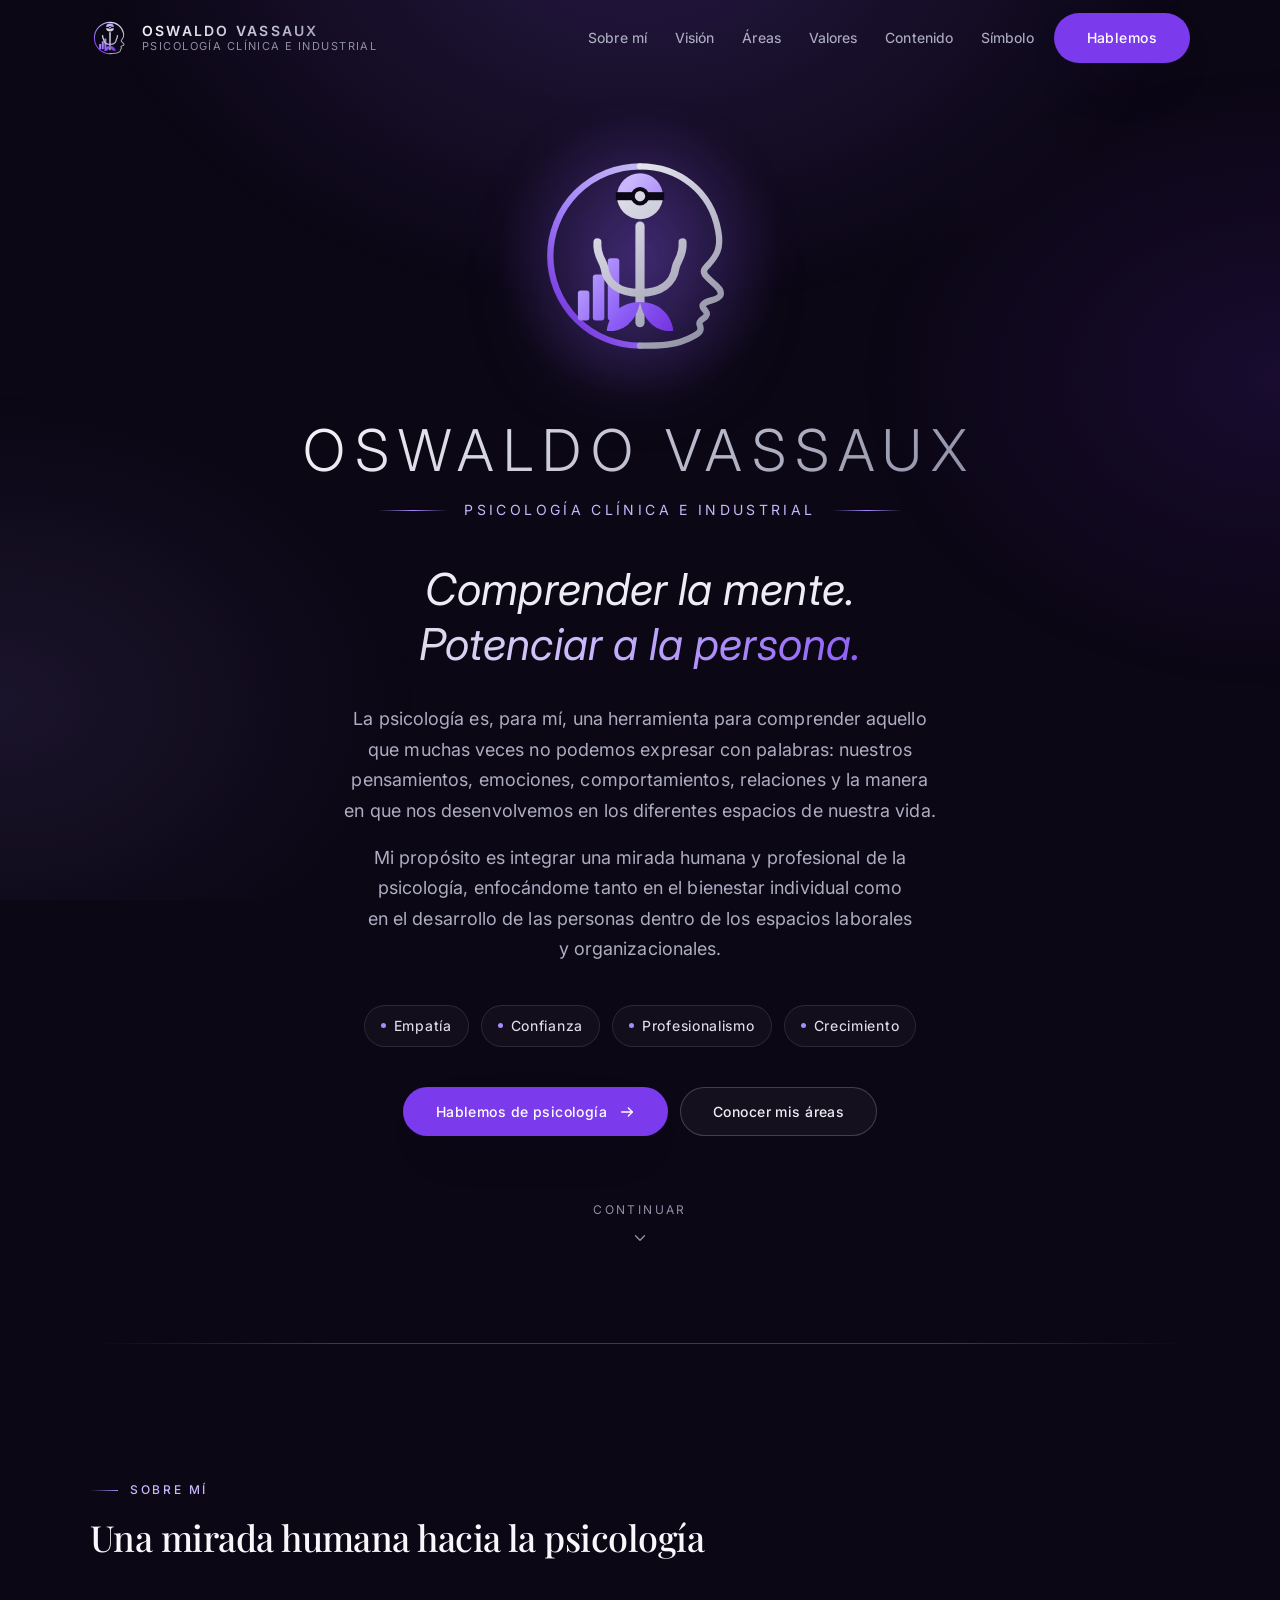
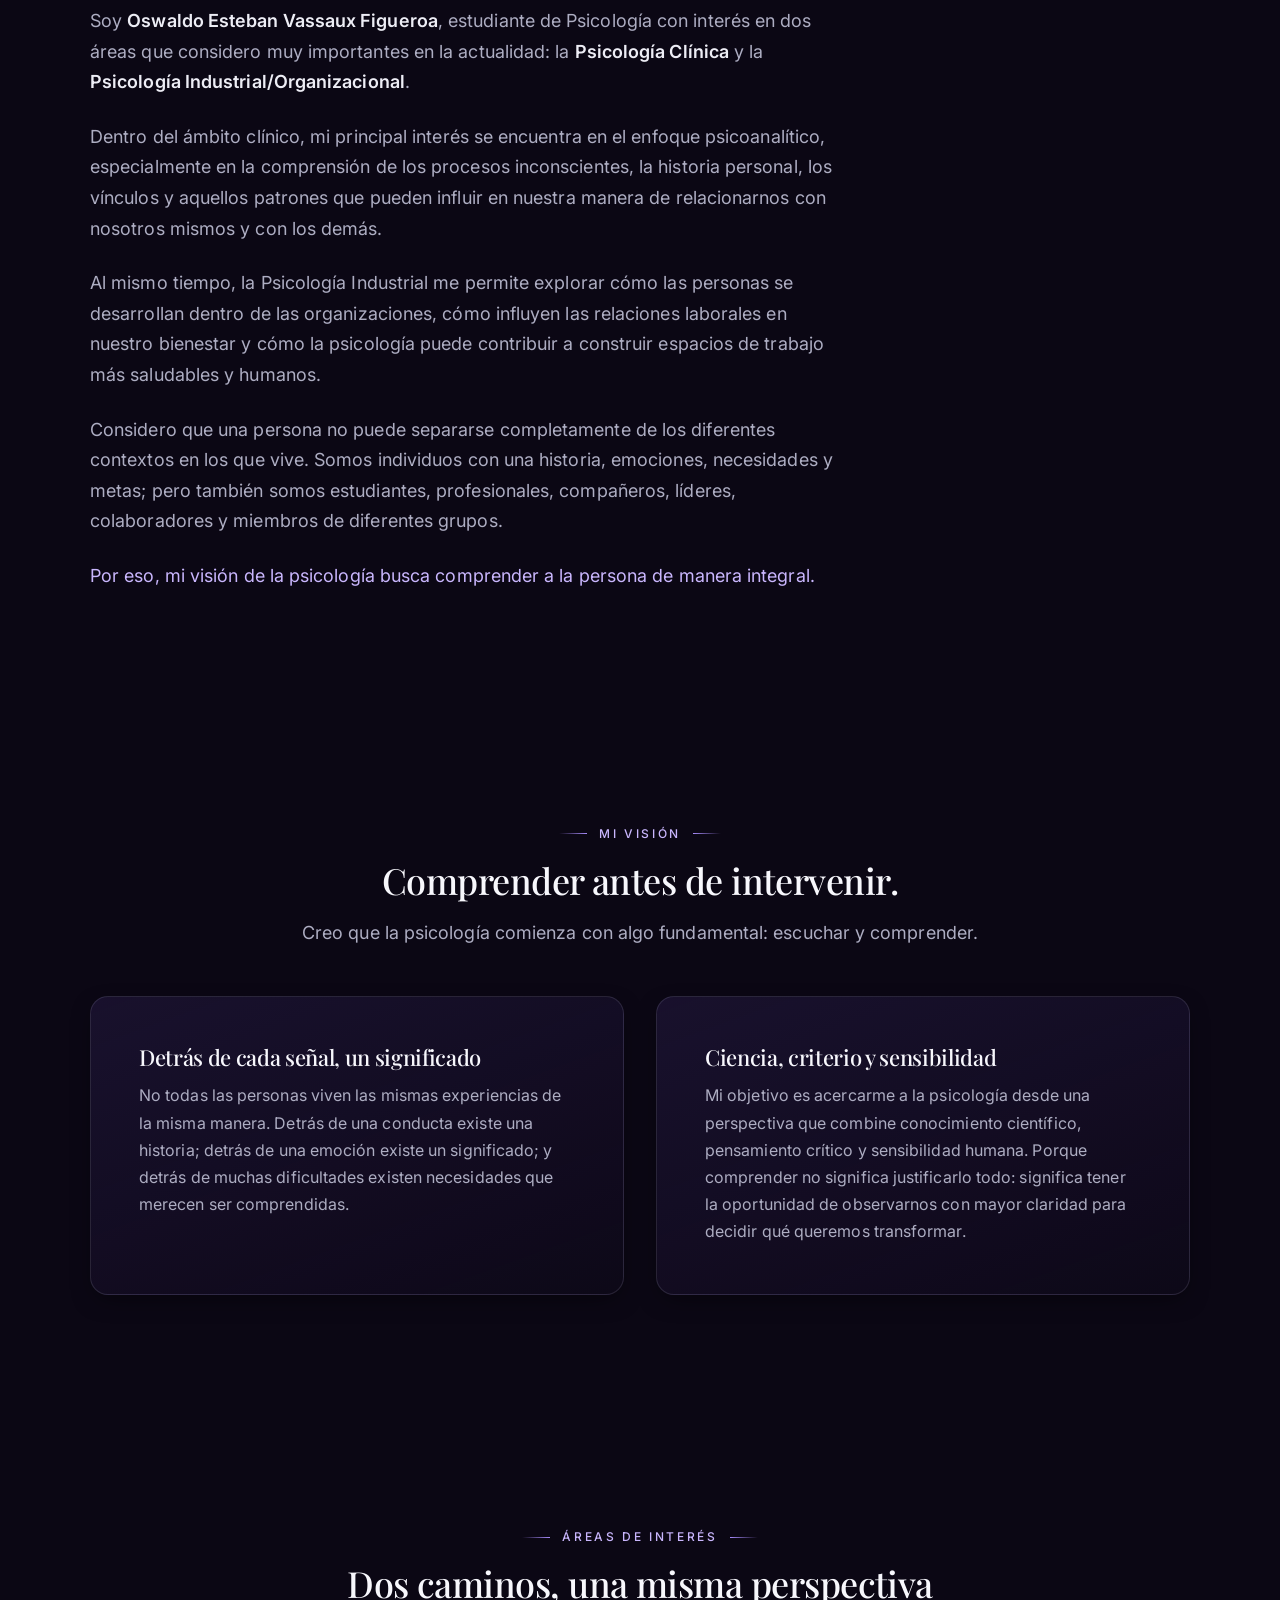
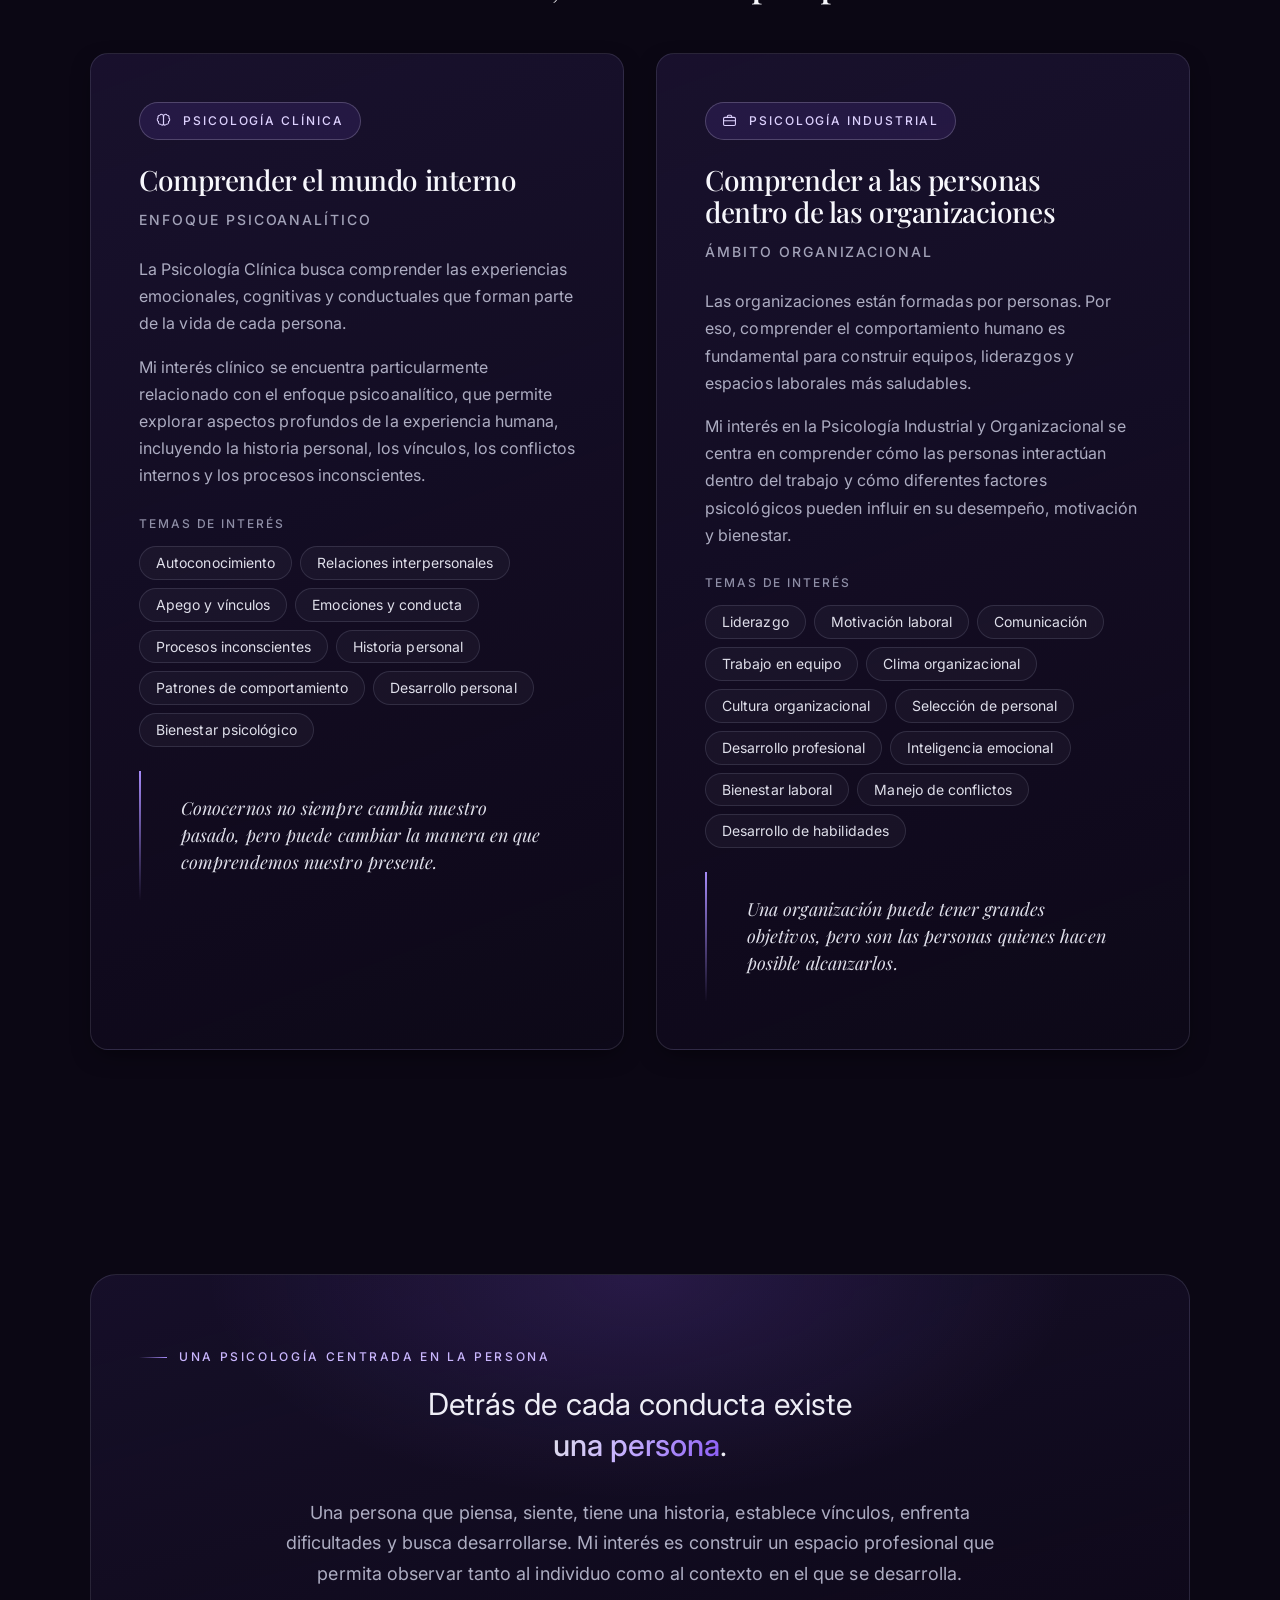
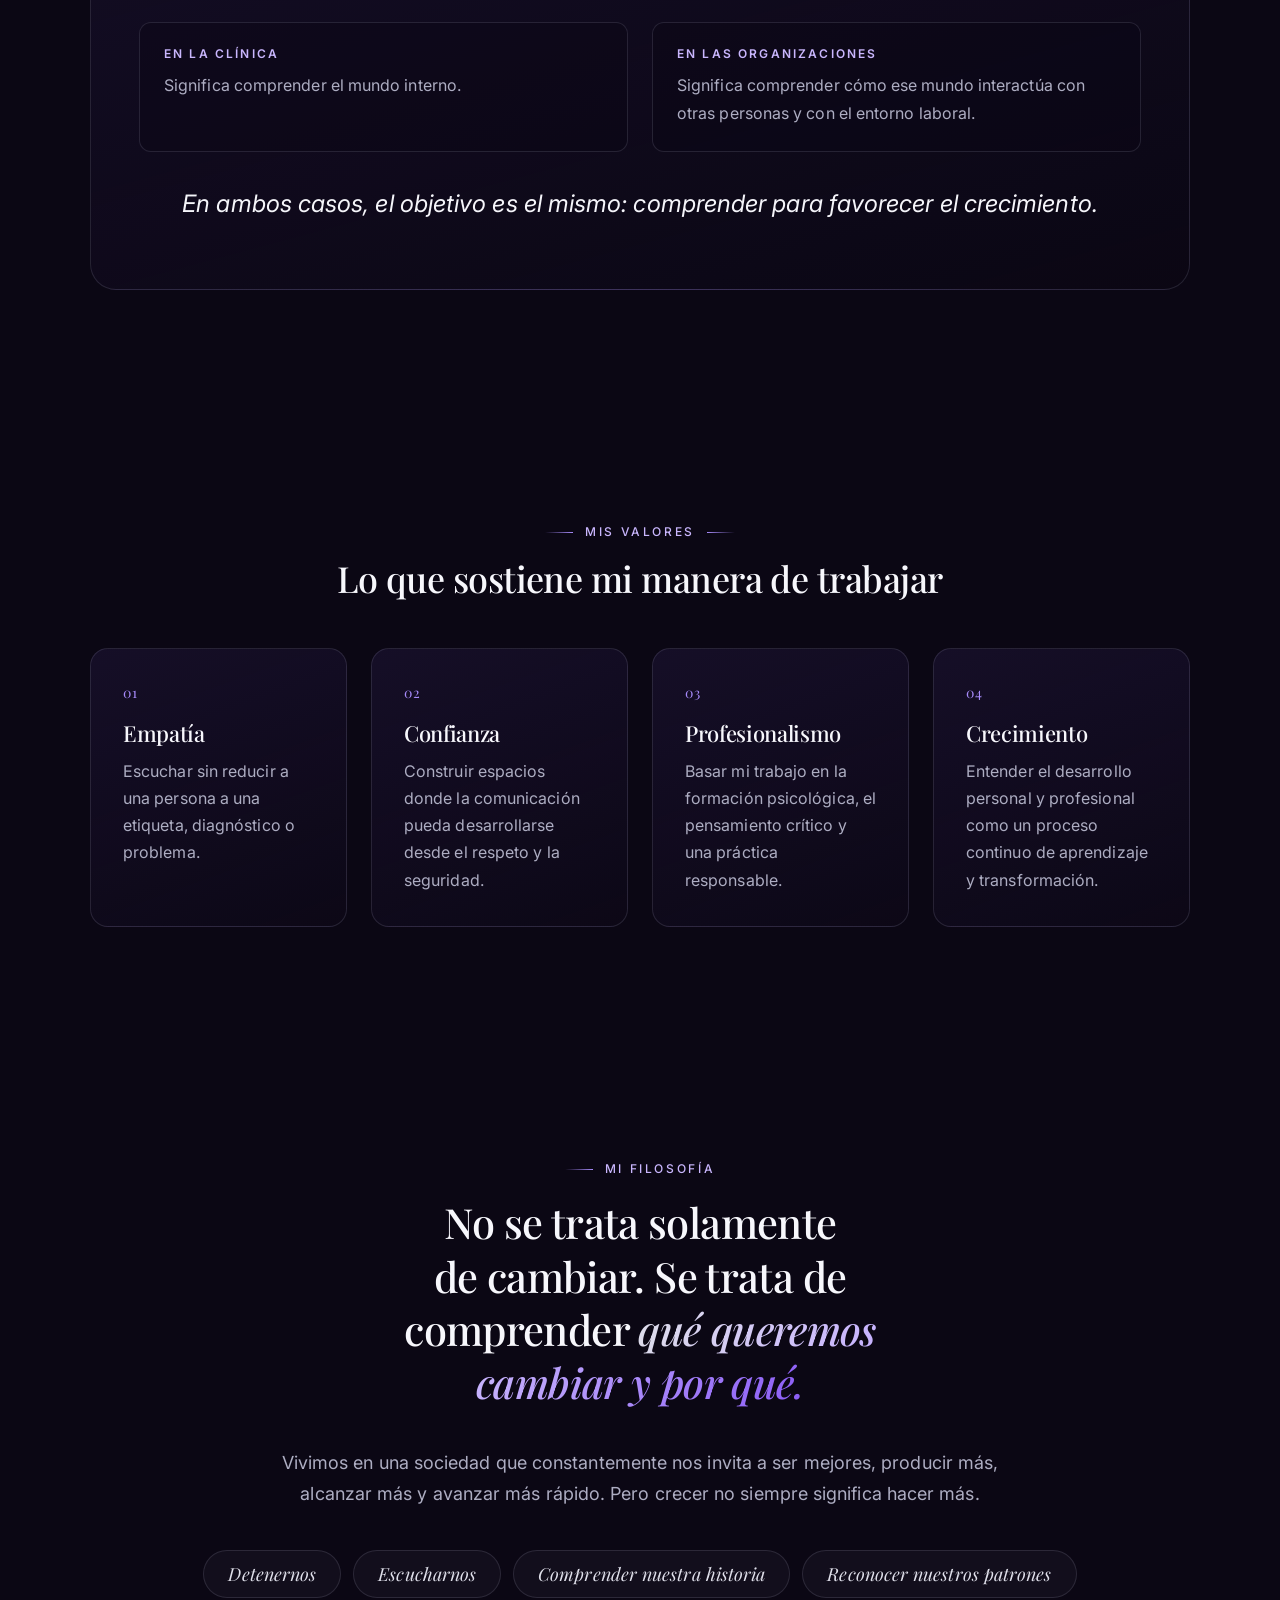
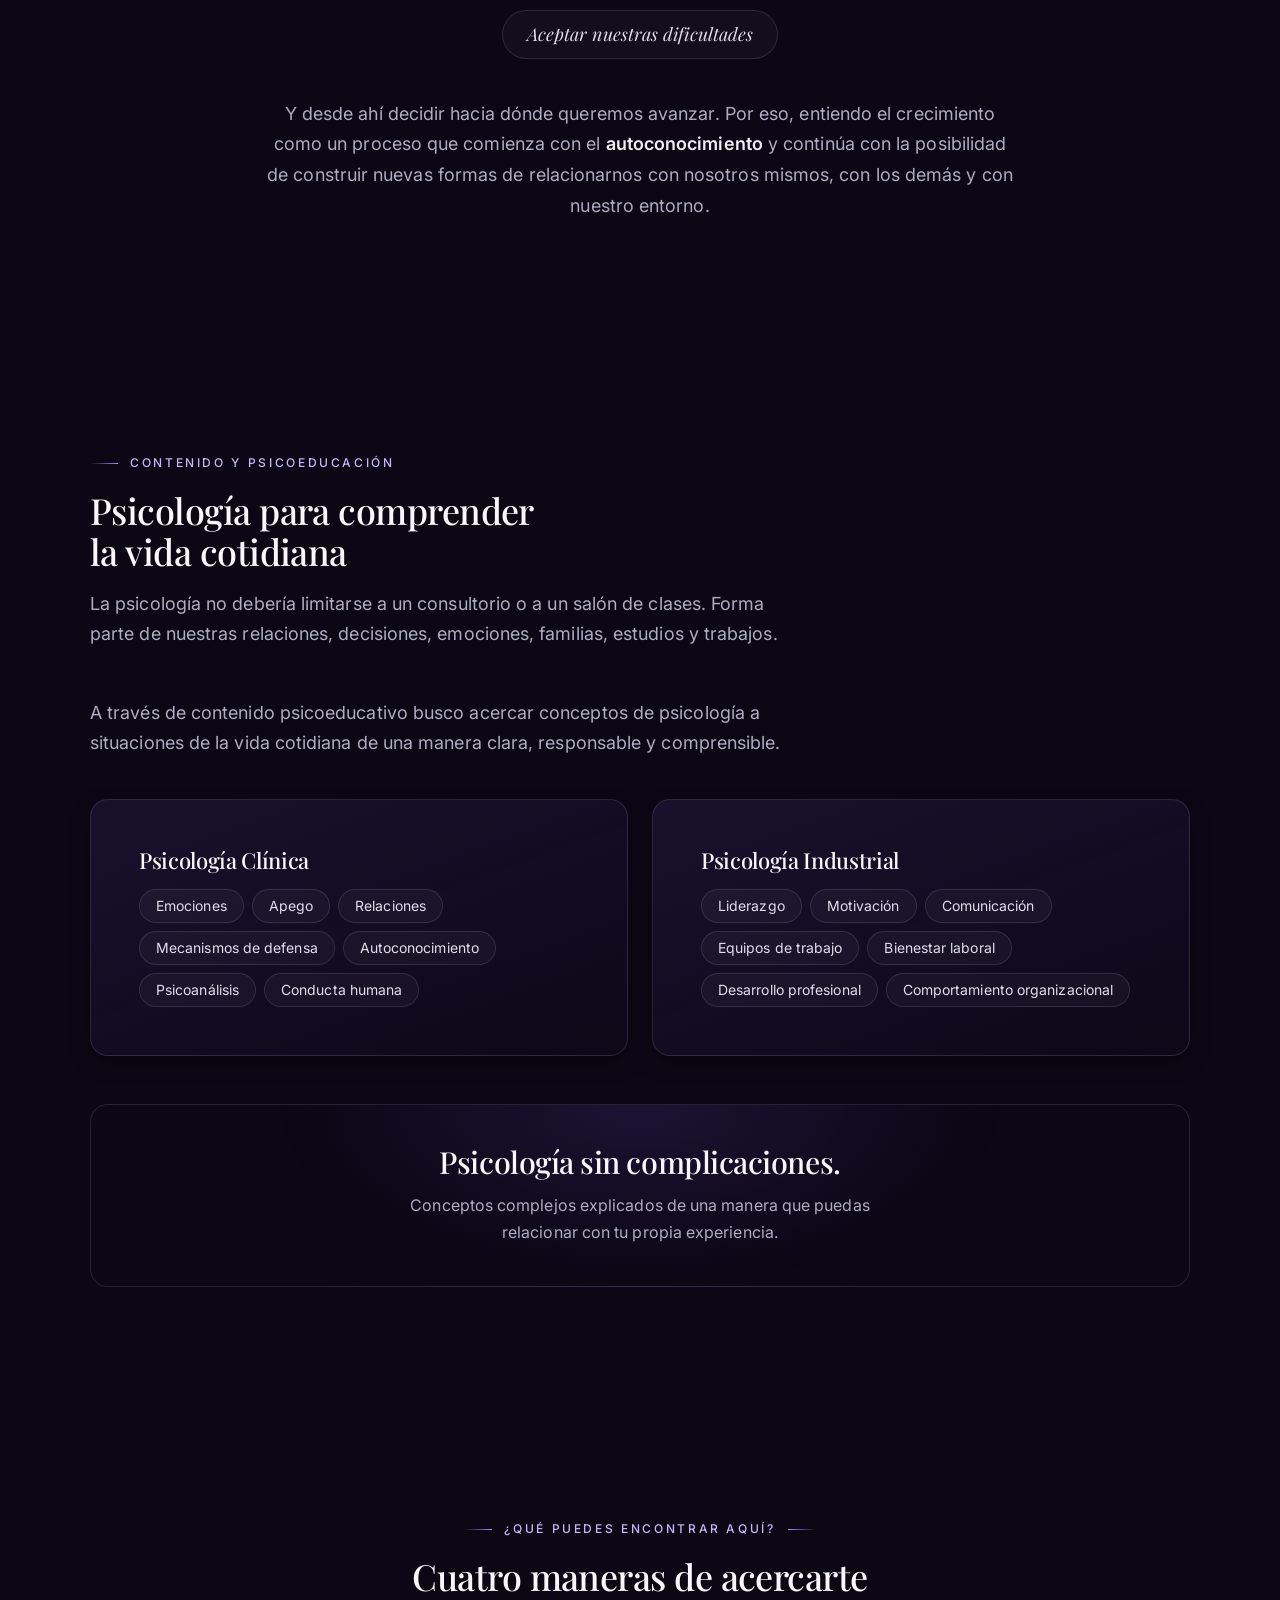
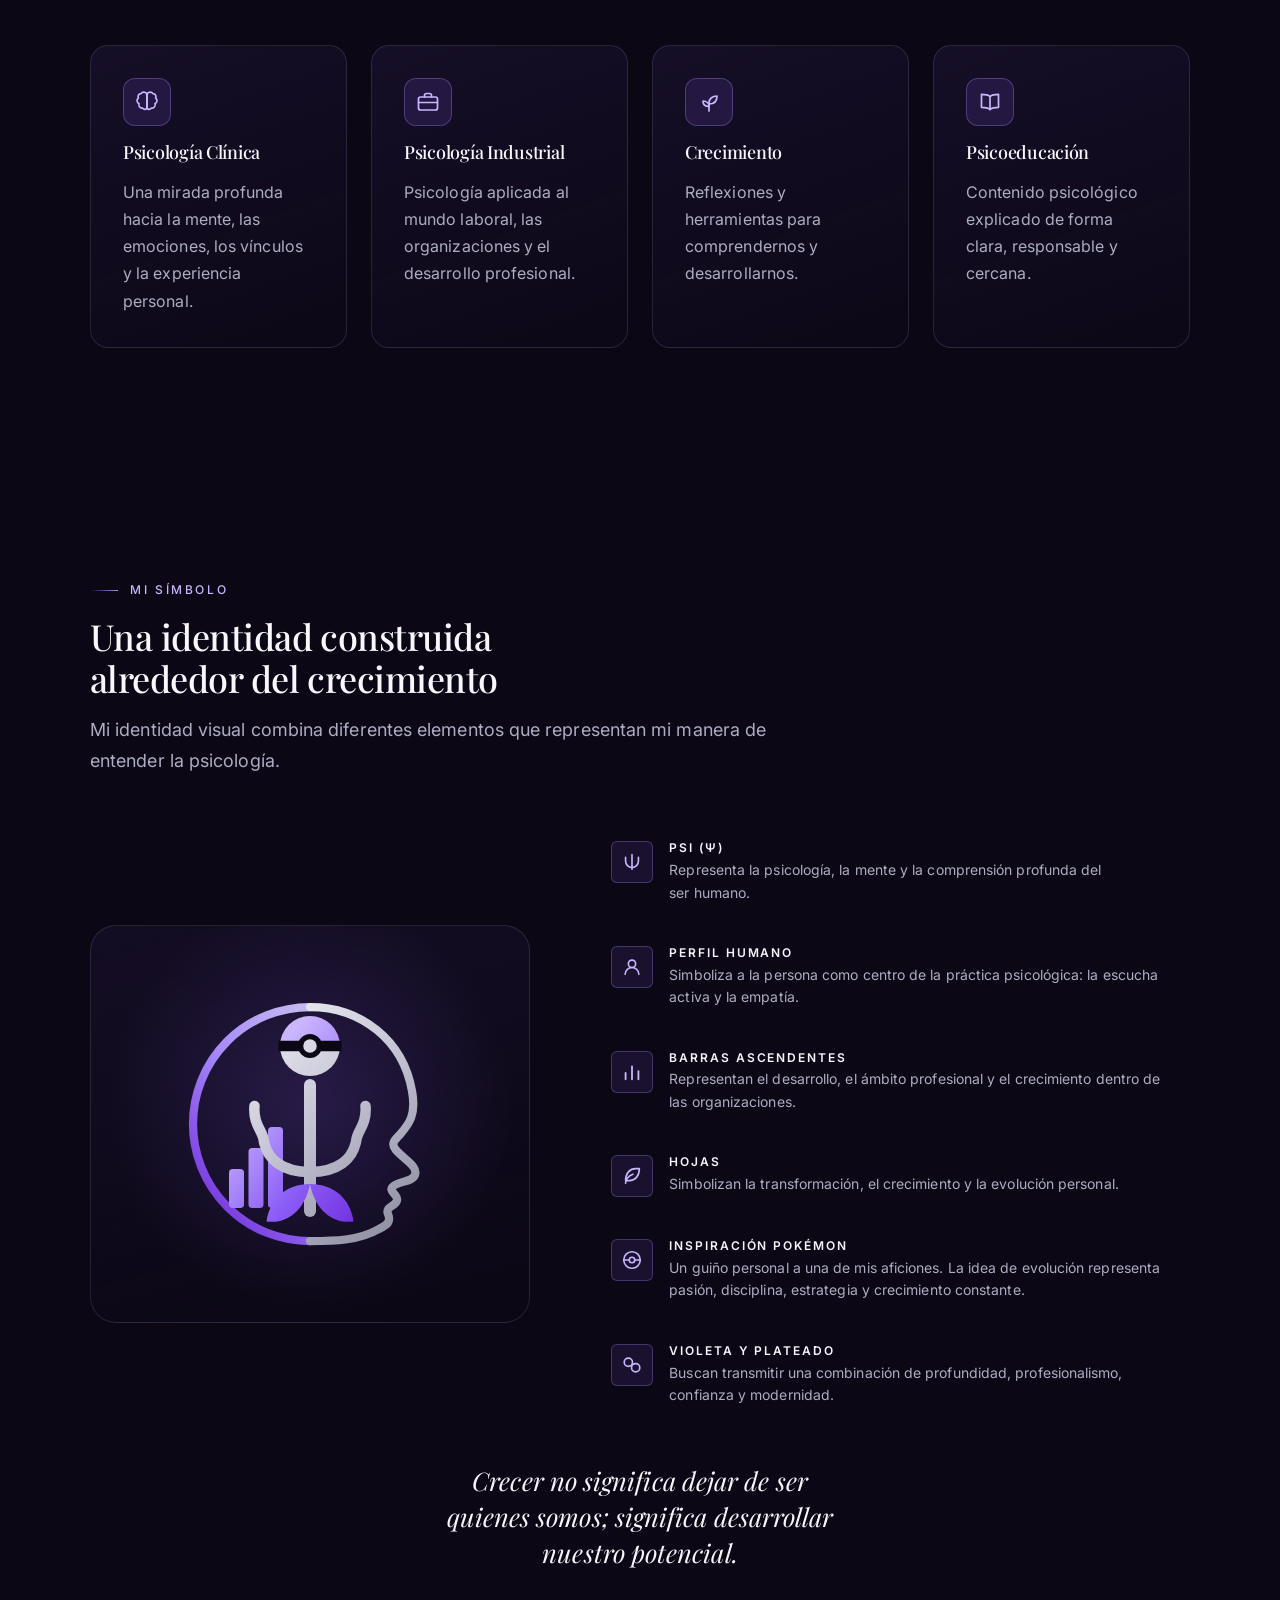
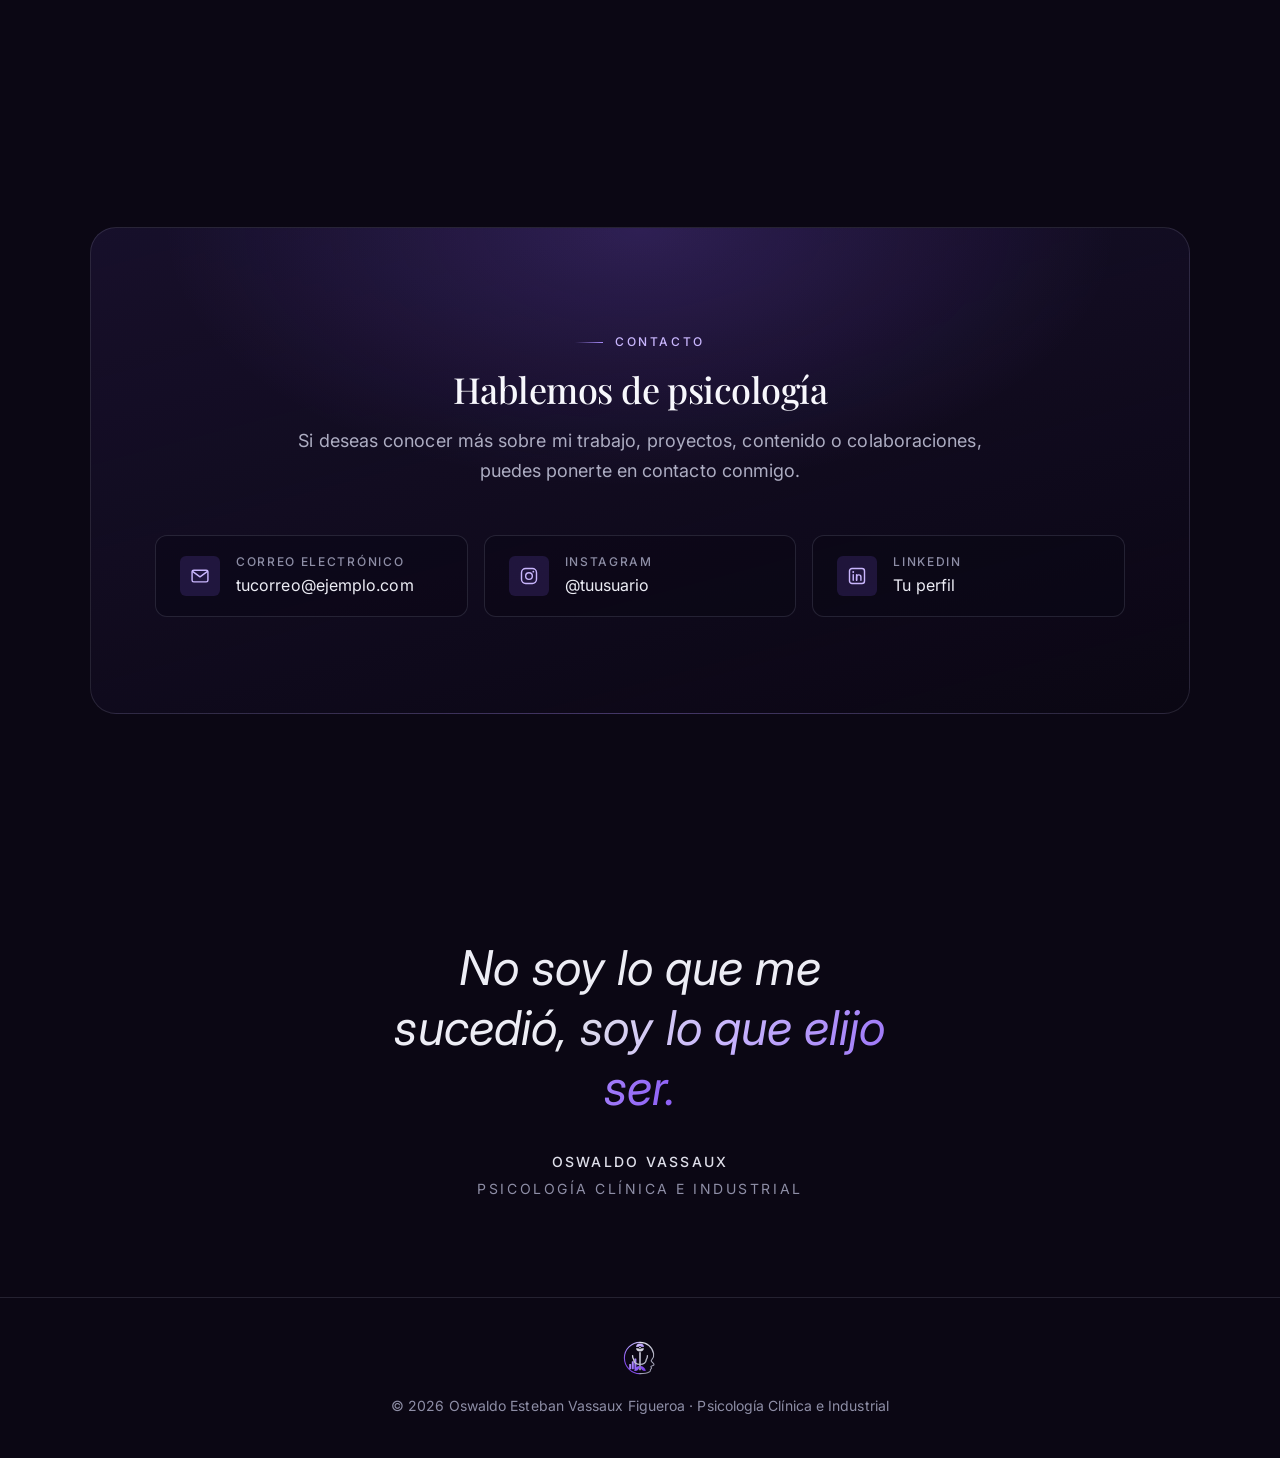
==== index.html @ 24aa3bbb "feat: landing page del portafolio de Oswaldo Vassaux Sitio estatico en HTML + CSS con paleta derivad" ====
<!DOCTYPE html>
<html lang="es" class="no-js">
<head>
<meta charset="UTF-8">
<meta name="viewport" content="width=device-width, initial-scale=1">
<title>Oswaldo Vassaux — Psicología Clínica e Industrial</title>
<meta name="description" content="Portafolio de Oswaldo Esteban Vassaux Figueroa. Psicología Clínica e Industrial/Organizacional: comprender la mente, potenciar a la persona.">
<meta name="theme-color" content="#0B0714">

<meta property="og:type" content="website">
<meta property="og:locale" content="es_GT">
<meta property="og:title" content="Oswaldo Vassaux — Psicología Clínica e Industrial">
<meta property="og:description" content="Comprender la mente. Potenciar a la persona.">

<link rel="preconnect" href="https://fonts.googleapis.com">
<link rel="preconnect" href="https://fonts.gstatic.com" crossorigin>
<link href="https://fonts.googleapis.com/css2?family=Inter:wght@300;400;500;600&family=Playfair+Display:ital,wght@0,400;0,500;0,600;1,400;1,500&display=swap" rel="stylesheet">
<link rel="stylesheet" href="assets/css/styles.css">
<script>document.documentElement.classList.remove('no-js');</script>
</head>
<body>

<a class="skip-link" href="#main">Saltar al contenido principal</a>

<!-- ============================================================
     BRAND MARK — emblema reutilizable
     ============================================================ -->
<svg width="0" height="0" aria-hidden="true" focusable="false" style="position:absolute">
  <defs>
    <!-- userSpaceOnUse: un trazo vertical tiene bounding box de ancho 0,
         así que objectBoundingBox haría desaparecer el tallo del Psi. -->
    <linearGradient id="gSilver" gradientUnits="userSpaceOnUse" x1="45" y1="25" x2="170" y2="175">
      <stop offset="0%"   stop-color="#F5F5FA"/>
      <stop offset="45%"  stop-color="#C6C6D6"/>
      <stop offset="100%" stop-color="#8A8A9E"/>
    </linearGradient>
    <linearGradient id="gViolet" gradientUnits="userSpaceOnUse" x1="45" y1="95" x2="140" y2="170">
      <stop offset="0%"   stop-color="#C9B6FD"/>
      <stop offset="55%"  stop-color="#8B5CF6"/>
      <stop offset="100%" stop-color="#6D28D9"/>
    </linearGradient>
    <linearGradient id="gRing" gradientUnits="userSpaceOnUse" x1="25" y1="170" x2="175" y2="30">
      <stop offset="0%"   stop-color="#6D28D9"/>
      <stop offset="45%"  stop-color="#A78BFA"/>
      <stop offset="100%" stop-color="#DFDFEA"/>
    </linearGradient>

    <symbol id="mark" viewBox="0 0 200 200">
      <!-- anillo (mitad izquierda) -->
      <path d="M100 22 A78 78 0 0 0 100 178"
            fill="none" stroke="url(#gRing)" stroke-width="5.5" stroke-linecap="round"/>

      <!-- perfil humano (mitad derecha): frente, ceja, nariz, labios, mentón -->
      <path d="M100 22 C134 22 162 44 168 78
               C171 94 166 100 160 107
               C156 111 154 113 157 117
               C163 124 172 128 170 134
               C168 139 158 138 155 142
               C152 145 159 147 158 151
               C157 155 150 155 152 160
               C154 165 152 167 146 170
               C132 178 116 178 100 178"
            fill="none" stroke="url(#gSilver)" stroke-width="5.5"
            stroke-linecap="round" stroke-linejoin="round"/>

      <!-- barras ascendentes (ámbito organizacional) -->
      <g fill="url(#gViolet)">
        <rect x="46" y="130" width="10" height="26" rx="2.5"/>
        <rect x="59" y="116" width="10" height="40" rx="2.5"/>
        <rect x="72" y="102" width="10" height="54" rx="2.5"/>
      </g>

      <!-- símbolo Psi -->
      <g fill="none" stroke="url(#gSilver)" stroke-linecap="round" stroke-linejoin="round">
        <path d="M63 88 C62 100 68 104 69 110
                 C71 124 82 132 100 132
                 C118 132 129 124 131 110
                 C132 104 138 100 137 88"
              stroke-width="7"/>
        <path d="M100 74 L100 158" stroke-width="8"/>
      </g>

      <!-- hojas (crecimiento) -->
      <g fill="url(#gViolet)">
        <path d="M100 140 C84 140 73 150 71 165 C86 167 97 156 100 140 Z"/>
        <path d="M100 140 C116 140 127 150 129 165 C114 167 103 156 100 140 Z"/>
      </g>

      <!-- guiño Pokémon -->
      <g>
        <path d="M80 48 A20 20 0 0 1 120 48 Z" fill="url(#gViolet)"/>
        <path d="M80 48 A20 20 0 0 0 120 48 Z" fill="url(#gSilver)"/>
        <rect x="79" y="44.5" width="42" height="7" fill="#0B0714"/>
        <circle cx="100" cy="48" r="8" fill="#0B0714"/>
        <circle cx="100" cy="48" r="4.5" fill="url(#gSilver)"/>
      </g>
    </symbol>
  </defs>
</svg>

<!-- ============================================================
     HEADER
     ============================================================ -->
<header class="header" id="header">
  <div class="container header__inner">

    <a class="brand" href="#inicio" aria-label="Oswaldo Vassaux — inicio">
      <svg class="mark mark--nav" viewBox="0 0 200 200" aria-hidden="true" focusable="false"><use href="#mark"/></svg>
      <span class="brand__text">
        <span class="brand__name">Oswaldo Vassaux</span>
        <span class="brand__role">Psicología Clínica e Industrial</span>
      </span>
    </a>

    <button class="nav__toggle" id="navToggle" type="button"
            aria-expanded="false" aria-controls="primaryNav" aria-label="Abrir menú de navegación">
      <span class="nav__toggle-bars" aria-hidden="true"><span></span><span></span><span></span></span>
    </button>

    <nav class="nav" id="primaryNav" aria-label="Navegación principal">
      <ul class="nav__list">
        <li><a class="nav__link" href="#sobre-mi">Sobre mí</a></li>
        <li><a class="nav__link" href="#vision">Visión</a></li>
        <li><a class="nav__link" href="#areas">Áreas</a></li>
        <li><a class="nav__link" href="#valores">Valores</a></li>
        <li><a class="nav__link" href="#contenido">Contenido</a></li>
        <li><a class="nav__link" href="#simbolo">Símbolo</a></li>
      </ul>
      <a class="btn btn--primary" href="#contacto">Hablemos</a>
    </nav>

  </div>
</header>

<main id="main">

<!-- ============================================================
     HERO
     ============================================================ -->
<section class="hero" id="inicio">
  <div class="container hero__grid">

    <div class="hero__mark-wrap reveal">
      <span class="hero__halo" aria-hidden="true"></span>
      <svg class="mark mark--hero" viewBox="0 0 200 200" role="img"
           aria-label="Emblema de Oswaldo Vassaux: símbolo Psi sobre un perfil humano, con barras ascendentes, hojas y una referencia a Pokémon.">
        <use href="#mark"/>
      </svg>
    </div>

    <div>
      <h1 class="hero__name reveal" style="--reveal-delay:60ms">Oswaldo Vassaux</h1>
      <p class="hero__role reveal" style="--reveal-delay:120ms">Psicología Clínica e Industrial</p>

      <p class="hero__tagline reveal" style="--reveal-delay:180ms">
        Comprender la mente. <em>Potenciar a la persona.</em>
      </p>

      <div class="hero__body reveal" style="--reveal-delay:240ms">
        <p>
          La psicología es, para mí, una herramienta para comprender aquello que muchas veces
          no podemos expresar con palabras: nuestros pensamientos, emociones, comportamientos,
          relaciones y la manera en que nos desenvolvemos en los diferentes espacios de nuestra vida.
        </p>
        <p>
          Mi propósito es integrar una mirada humana y profesional de la psicología, enfocándome
          tanto en el bienestar individual como en el desarrollo de las personas dentro de los
          espacios laborales y organizacionales.
        </p>
      </div>

      <ul class="hero__pillars reveal" style="--reveal-delay:300ms">
        <li class="pillar">Empatía</li>
        <li class="pillar">Confianza</li>
        <li class="pillar">Profesionalismo</li>
        <li class="pillar">Crecimiento</li>
      </ul>

      <div class="hero__actions reveal" style="--reveal-delay:360ms">
        <a class="btn btn--primary" href="#contacto">
          Hablemos de psicología
          <svg class="btn__icon" viewBox="0 0 24 24" fill="none" stroke="currentColor" stroke-width="2" stroke-linecap="round" stroke-linejoin="round" aria-hidden="true"><path d="M4 12h16"/><path d="m14 6 6 6-6 6"/></svg>
        </a>
        <a class="btn btn--ghost" href="#areas">Conocer mis áreas</a>
      </div>

      <a class="hero__scroll" href="#sobre-mi">
        Continuar
        <svg width="18" height="18" viewBox="0 0 24 24" fill="none" stroke="currentColor" stroke-width="1.8" stroke-linecap="round" stroke-linejoin="round" aria-hidden="true"><path d="m6 9 6 6 6-6"/></svg>
      </a>
    </div>

  </div>
</section>

<div class="container"><hr class="rule"></div>

<!-- ============================================================
     SOBRE MÍ
     ============================================================ -->
<section class="section" id="sobre-mi">
  <div class="container">

    <header class="section__head reveal">
      <p class="eyebrow">Sobre mí</p>
      <h2 class="section__title">Una mirada humana hacia la psicología</h2>
    </header>

    <div class="prose reveal" style="--reveal-delay:80ms">
      <p>
        Soy <strong>Oswaldo Esteban Vassaux Figueroa</strong>, estudiante de Psicología con interés
        en dos áreas que considero muy importantes en la actualidad: la <strong>Psicología Clínica</strong>
        y la <strong>Psicología Industrial/Organizacional</strong>.
      </p>
      <p>
        Dentro del ámbito clínico, mi principal interés se encuentra en el enfoque psicoanalítico,
        especialmente en la comprensión de los procesos inconscientes, la historia personal, los
        vínculos y aquellos patrones que pueden influir en nuestra manera de relacionarnos con
        nosotros mismos y con los demás.
      </p>
      <p>
        Al mismo tiempo, la Psicología Industrial me permite explorar cómo las personas se
        desarrollan dentro de las organizaciones, cómo influyen las relaciones laborales en nuestro
        bienestar y cómo la psicología puede contribuir a construir espacios de trabajo más
        saludables y humanos.
      </p>
      <p>
        Considero que una persona no puede separarse completamente de los diferentes contextos
        en los que vive. Somos individuos con una historia, emociones, necesidades y metas; pero
        también somos estudiantes, profesionales, compañeros, líderes, colaboradores y miembros
        de diferentes grupos.
      </p>
      <p><em>Por eso, mi visión de la psicología busca comprender a la persona de manera integral.</em></p>
    </div>

  </div>
</section>

<!-- ============================================================
     MI VISIÓN
     ============================================================ -->
<section class="section section--tight" id="vision">
  <div class="container">

    <header class="section__head section__head--center reveal">
      <p class="eyebrow">Mi visión</p>
      <h2 class="section__title">Comprender antes de intervenir.</h2>
      <p class="section__lead">
        Creo que la psicología comienza con algo fundamental: escuchar y comprender.
      </p>
    </header>

    <div class="areas">
      <article class="panel panel--interactive reveal">
        <h3 class="panel__title">Detrás de cada señal, un significado</h3>
        <p class="panel__text">
          No todas las personas viven las mismas experiencias de la misma manera. Detrás de una
          conducta existe una historia; detrás de una emoción existe un significado; y detrás de
          muchas dificultades existen necesidades que merecen ser comprendidas.
        </p>
      </article>

      <article class="panel panel--interactive reveal" style="--reveal-delay:100ms">
        <h3 class="panel__title">Ciencia, criterio y sensibilidad</h3>
        <p class="panel__text">
          Mi objetivo es acercarme a la psicología desde una perspectiva que combine conocimiento
          científico, pensamiento crítico y sensibilidad humana. Porque comprender no significa
          justificarlo todo: significa tener la oportunidad de observarnos con mayor claridad para
          decidir qué queremos transformar.
        </p>
      </article>
    </div>

  </div>
</section>

<!-- ============================================================
     ÁREAS DE INTERÉS
     ============================================================ -->
<section class="section" id="areas">
  <div class="container">

    <header class="section__head section__head--center reveal">
      <p class="eyebrow">Áreas de interés</p>
      <h2 class="section__title">Dos caminos, una misma perspectiva</h2>
    </header>

    <div class="areas">

      <!-- Clínica -->
      <article class="panel area reveal">
        <span class="area__badge">
          <svg viewBox="0 0 24 24" fill="none" stroke="currentColor" stroke-width="1.7" stroke-linecap="round" stroke-linejoin="round" aria-hidden="true">
            <path d="M12 5.2a3.2 3.2 0 0 0-5.9-1.6A3 3 0 0 0 3.4 8a3.2 3.2 0 0 0 .6 5.6A3.2 3.2 0 0 0 7.5 18a3.2 3.2 0 0 0 4.5.4Z"/>
            <path d="M12 5.2a3.2 3.2 0 0 1 5.9-1.6A3 3 0 0 1 20.6 8a3.2 3.2 0 0 1-.6 5.6A3.2 3.2 0 0 1 16.5 18a3.2 3.2 0 0 1-4.5.4Z"/>
            <path d="M12 5.2v13.2"/>
          </svg>
          Psicología Clínica
        </span>

        <div>
          <h3 class="area__title">Comprender el mundo interno</h3>
          <p class="area__sub">Enfoque psicoanalítico</p>
        </div>

        <div>
          <p class="area__text">
            La Psicología Clínica busca comprender las experiencias emocionales, cognitivas y
            conductuales que forman parte de la vida de cada persona.
          </p>
          <p class="area__text">
            Mi interés clínico se encuentra particularmente relacionado con el enfoque
            psicoanalítico, que permite explorar aspectos profundos de la experiencia humana,
            incluyendo la historia personal, los vínculos, los conflictos internos y los procesos
            inconscientes.
          </p>
        </div>

        <div>
          <p class="chips__label" id="chips-clinica">Temas de interés</p>
          <ul class="chips" aria-labelledby="chips-clinica">
            <li class="chip">Autoconocimiento</li>
            <li class="chip">Relaciones interpersonales</li>
            <li class="chip">Apego y vínculos</li>
            <li class="chip">Emociones y conducta</li>
            <li class="chip">Procesos inconscientes</li>
            <li class="chip">Historia personal</li>
            <li class="chip">Patrones de comportamiento</li>
            <li class="chip">Desarrollo personal</li>
            <li class="chip">Bienestar psicológico</li>
          </ul>
        </div>

        <blockquote class="quote">
          Conocernos no siempre cambia nuestro pasado, pero puede cambiar la manera en que
          comprendemos nuestro presente.
        </blockquote>
      </article>

      <!-- Industrial -->
      <article class="panel area reveal" style="--reveal-delay:100ms">
        <span class="area__badge">
          <svg viewBox="0 0 24 24" fill="none" stroke="currentColor" stroke-width="1.7" stroke-linecap="round" stroke-linejoin="round" aria-hidden="true">
            <rect x="2.5" y="7" width="19" height="13" rx="2"/>
            <path d="M8.5 7V5.5a2 2 0 0 1 2-2h3a2 2 0 0 1 2 2V7"/>
            <path d="M2.5 12.5h19"/>
          </svg>
          Psicología Industrial
        </span>

        <div>
          <h3 class="area__title">Comprender a las personas dentro de las organizaciones</h3>
          <p class="area__sub">Ámbito organizacional</p>
        </div>

        <div>
          <p class="area__text">
            Las organizaciones están formadas por personas. Por eso, comprender el comportamiento
            humano es fundamental para construir equipos, liderazgos y espacios laborales más
            saludables.
          </p>
          <p class="area__text">
            Mi interés en la Psicología Industrial y Organizacional se centra en comprender cómo
            las personas interactúan dentro del trabajo y cómo diferentes factores psicológicos
            pueden influir en su desempeño, motivación y bienestar.
          </p>
        </div>

        <div>
          <p class="chips__label" id="chips-industrial">Temas de interés</p>
          <ul class="chips" aria-labelledby="chips-industrial">
            <li class="chip">Liderazgo</li>
            <li class="chip">Motivación laboral</li>
            <li class="chip">Comunicación</li>
            <li class="chip">Trabajo en equipo</li>
            <li class="chip">Clima organizacional</li>
            <li class="chip">Cultura organizacional</li>
            <li class="chip">Selección de personal</li>
            <li class="chip">Desarrollo profesional</li>
            <li class="chip">Inteligencia emocional</li>
            <li class="chip">Bienestar laboral</li>
            <li class="chip">Manejo de conflictos</li>
            <li class="chip">Desarrollo de habilidades</li>
          </ul>
        </div>

        <blockquote class="quote">
          Una organización puede tener grandes objetivos, pero son las personas quienes hacen
          posible alcanzarlos.
        </blockquote>
      </article>

    </div>
  </div>
</section>

<!-- ============================================================
     CONVERGENCIA
     ============================================================ -->
<section class="section section--tight" id="persona">
  <div class="container">
    <div class="converge reveal">

      <div>
        <p class="eyebrow" style="justify-content:center">Una psicología centrada en la persona</p>
        <p class="converge__statement">
          Detrás de cada conducta existe <strong>una persona</strong>.
        </p>
      </div>

      <p class="section__lead" style="text-align:center;margin-inline:auto">
        Una persona que piensa, siente, tiene una historia, establece vínculos, enfrenta
        dificultades y busca desarrollarse. Mi interés es construir un espacio profesional que
        permita observar tanto al individuo como al contexto en el que se desarrolla.
      </p>

      <div class="converge__cols">
        <div class="converge__col">
          <h3>En la clínica</h3>
          <p>Significa comprender el mundo interno.</p>
        </div>
        <div class="converge__col">
          <h3>En las organizaciones</h3>
          <p>Significa comprender cómo ese mundo interactúa con otras personas y con el entorno laboral.</p>
        </div>
      </div>

      <p class="converge__goal">En ambos casos, el objetivo es el mismo: comprender para favorecer el crecimiento.</p>

    </div>
  </div>
</section>

<!-- ============================================================
     VALORES
     ============================================================ -->
<section class="section" id="valores">
  <div class="container">

    <header class="section__head section__head--center reveal">
      <p class="eyebrow">Mis valores</p>
      <h2 class="section__title">Lo que sostiene mi manera de trabajar</h2>
    </header>

    <div class="values">
      <article class="value reveal">
        <h3 class="value__title">Empatía</h3>
        <p class="value__text">Escuchar sin reducir a una persona a una etiqueta, diagnóstico o problema.</p>
      </article>
      <article class="value reveal" style="--reveal-delay:80ms">
        <h3 class="value__title">Confianza</h3>
        <p class="value__text">Construir espacios donde la comunicación pueda desarrollarse desde el respeto y la seguridad.</p>
      </article>
      <article class="value reveal" style="--reveal-delay:160ms">
        <h3 class="value__title">Profesionalismo</h3>
        <p class="value__text">Basar mi trabajo en la formación psicológica, el pensamiento crítico y una práctica responsable.</p>
      </article>
      <article class="value reveal" style="--reveal-delay:240ms">
        <h3 class="value__title">Crecimiento</h3>
        <p class="value__text">Entender el desarrollo personal y profesional como un proceso continuo de aprendizaje y transformación.</p>
      </article>
    </div>

  </div>
</section>

<!-- ============================================================
     FILOSOFÍA
     ============================================================ -->
<section class="section section--tight" id="filosofia">
  <div class="container philosophy">

    <p class="eyebrow reveal" style="justify-content:center">Mi filosofía</p>

    <h2 class="philosophy__statement reveal" style="--reveal-delay:60ms">
      No se trata solamente de cambiar. Se trata de comprender <em>qué queremos cambiar y por qué.</em>
    </h2>

    <div class="prose reveal" style="--reveal-delay:120ms">
      <p>
        Vivimos en una sociedad que constantemente nos invita a ser mejores, producir más,
        alcanzar más y avanzar más rápido. Pero crecer no siempre significa hacer más.
      </p>
    </div>

    <ul class="beats reveal" style="--reveal-delay:180ms">
      <li class="beat">Detenernos</li>
      <li class="beat">Escucharnos</li>
      <li class="beat">Comprender nuestra historia</li>
      <li class="beat">Reconocer nuestros patrones</li>
      <li class="beat">Aceptar nuestras dificultades</li>
    </ul>

    <div class="prose reveal" style="--reveal-delay:240ms">
      <p>
        Y desde ahí decidir hacia dónde queremos avanzar. Por eso, entiendo el crecimiento como un
        proceso que comienza con el <strong>autoconocimiento</strong> y continúa con la posibilidad
        de construir nuevas formas de relacionarnos con nosotros mismos, con los demás y con
        nuestro entorno.
      </p>
    </div>

  </div>
</section>

<!-- ============================================================
     CONTENIDO Y PSICOEDUCACIÓN
     ============================================================ -->
<section class="section" id="contenido">
  <div class="container">

    <header class="section__head reveal">
      <p class="eyebrow">Contenido y psicoeducación</p>
      <h2 class="section__title">Psicología para comprender la vida cotidiana</h2>
      <p class="section__lead">
        La psicología no debería limitarse a un consultorio o a un salón de clases. Forma parte de
        nuestras relaciones, decisiones, emociones, familias, estudios y trabajos.
      </p>
    </header>

    <div class="prose reveal" style="--reveal-delay:80ms">
      <p>
        A través de contenido psicoeducativo busco acercar conceptos de psicología a situaciones de
        la vida cotidiana de una manera clara, responsable y comprensible.
      </p>
    </div>

    <div class="topics">
      <article class="panel panel--interactive reveal">
        <h3 class="panel__title">Psicología Clínica</h3>
        <ul class="chips" style="margin-top:var(--space-4)">
          <li class="chip">Emociones</li>
          <li class="chip">Apego</li>
          <li class="chip">Relaciones</li>
          <li class="chip">Mecanismos de defensa</li>
          <li class="chip">Autoconocimiento</li>
          <li class="chip">Psicoanálisis</li>
          <li class="chip">Conducta humana</li>
        </ul>
      </article>

      <article class="panel panel--interactive reveal" style="--reveal-delay:100ms">
        <h3 class="panel__title">Psicología Industrial</h3>
        <ul class="chips" style="margin-top:var(--space-4)">
          <li class="chip">Liderazgo</li>
          <li class="chip">Motivación</li>
          <li class="chip">Comunicación</li>
          <li class="chip">Equipos de trabajo</li>
          <li class="chip">Bienestar laboral</li>
          <li class="chip">Desarrollo profesional</li>
          <li class="chip">Comportamiento organizacional</li>
        </ul>
      </article>
    </div>

    <div class="closing-note reveal">
      <h3>Psicología sin complicaciones.</h3>
      <p>Conceptos complejos explicados de una manera que puedas relacionar con tu propia experiencia.</p>
    </div>

  </div>
</section>

<!-- ============================================================
     QUÉ PUEDES ENCONTRAR AQUÍ
     ============================================================ -->
<section class="section section--tight" id="explorar">
  <div class="container">

    <header class="section__head section__head--center reveal">
      <p class="eyebrow">¿Qué puedes encontrar aquí?</p>
      <h2 class="section__title">Cuatro maneras de acercarte</h2>
    </header>

    <div class="offers">

      <article class="offer reveal">
        <span class="offer__icon" aria-hidden="true">
          <svg viewBox="0 0 24 24" fill="none" stroke="currentColor" stroke-width="1.7" stroke-linecap="round" stroke-linejoin="round">
            <path d="M12 5.2a3.2 3.2 0 0 0-5.9-1.6A3 3 0 0 0 3.4 8a3.2 3.2 0 0 0 .6 5.6A3.2 3.2 0 0 0 7.5 18a3.2 3.2 0 0 0 4.5.4Z"/>
            <path d="M12 5.2a3.2 3.2 0 0 1 5.9-1.6A3 3 0 0 1 20.6 8a3.2 3.2 0 0 1-.6 5.6A3.2 3.2 0 0 1 16.5 18a3.2 3.2 0 0 1-4.5.4Z"/>
            <path d="M12 5.2v13.2"/>
          </svg>
        </span>
        <h3 class="offer__title">Psicología Clínica</h3>
        <p class="offer__text">Una mirada profunda hacia la mente, las emociones, los vínculos y la experiencia personal.</p>
      </article>

      <article class="offer reveal" style="--reveal-delay:80ms">
        <span class="offer__icon" aria-hidden="true">
          <svg viewBox="0 0 24 24" fill="none" stroke="currentColor" stroke-width="1.7" stroke-linecap="round" stroke-linejoin="round">
            <rect x="2.5" y="7" width="19" height="13" rx="2"/>
            <path d="M8.5 7V5.5a2 2 0 0 1 2-2h3a2 2 0 0 1 2 2V7"/>
            <path d="M2.5 12.5h19"/>
          </svg>
        </span>
        <h3 class="offer__title">Psicología Industrial</h3>
        <p class="offer__text">Psicología aplicada al mundo laboral, las organizaciones y el desarrollo profesional.</p>
      </article>

      <article class="offer reveal" style="--reveal-delay:160ms">
        <span class="offer__icon" aria-hidden="true">
          <svg viewBox="0 0 24 24" fill="none" stroke="currentColor" stroke-width="1.7" stroke-linecap="round" stroke-linejoin="round">
            <path d="M12 21v-8"/>
            <path d="M12 13c0-4 3-7 8-7 0 5-3 8-8 8Z"/>
            <path d="M12 16.5c0-3-2.2-5.5-6-5.5 0 3.6 2.2 5.5 6 5.5Z"/>
          </svg>
        </span>
        <h3 class="offer__title">Crecimiento</h3>
        <p class="offer__text">Reflexiones y herramientas para comprendernos y desarrollarnos.</p>
      </article>

      <article class="offer reveal" style="--reveal-delay:240ms">
        <span class="offer__icon" aria-hidden="true">
          <svg viewBox="0 0 24 24" fill="none" stroke="currentColor" stroke-width="1.7" stroke-linecap="round" stroke-linejoin="round">
            <path d="M12 6.5C10.3 5 7.9 4.3 3.5 4.3v13c4.4 0 6.8.7 8.5 2.2 1.7-1.5 4.1-2.2 8.5-2.2v-13c-4.4 0-6.8.7-8.5 2.2Z"/>
            <path d="M12 6.5v13"/>
          </svg>
        </span>
        <h3 class="offer__title">Psicoeducación</h3>
        <p class="offer__text">Contenido psicológico explicado de forma clara, responsable y cercana.</p>
      </article>

    </div>
  </div>
</section>

<!-- ============================================================
     MI SÍMBOLO
     ============================================================ -->
<section class="section" id="simbolo">
  <div class="container">

    <header class="section__head reveal">
      <p class="eyebrow">Mi símbolo</p>
      <h2 class="section__title">Una identidad construida alrededor del crecimiento</h2>
      <p class="section__lead">
        Mi identidad visual combina diferentes elementos que representan mi manera de entender
        la psicología.
      </p>
    </header>

    <div class="symbol">

      <div class="symbol__stage reveal">
        <svg class="mark mark--panel" viewBox="0 0 200 200" aria-hidden="true" focusable="false"><use href="#mark"/></svg>
      </div>

      <ul class="legend reveal" style="--reveal-delay:100ms">

        <li class="legend__item">
          <span class="legend__icon" aria-hidden="true">
            <svg viewBox="0 0 24 24" fill="none" stroke="currentColor" stroke-width="1.8" stroke-linecap="round" stroke-linejoin="round">
              <path d="M12 4v16"/><path d="M5 7v4a7 7 0 0 0 14 0V7"/>
            </svg>
          </span>
          <div>
            <h3 class="legend__title">Psi (Ψ)</h3>
            <p class="legend__text">Representa la psicología, la mente y la comprensión profunda del ser humano.</p>
          </div>
        </li>

        <li class="legend__item">
          <span class="legend__icon" aria-hidden="true">
            <svg viewBox="0 0 24 24" fill="none" stroke="currentColor" stroke-width="1.8" stroke-linecap="round" stroke-linejoin="round">
              <circle cx="12" cy="8.5" r="4"/><path d="M4.5 20a7.5 7.5 0 0 1 15 0"/>
            </svg>
          </span>
          <div>
            <h3 class="legend__title">Perfil humano</h3>
            <p class="legend__text">Simboliza a la persona como centro de la práctica psicológica: la escucha activa y la empatía.</p>
          </div>
        </li>

        <li class="legend__item">
          <span class="legend__icon" aria-hidden="true">
            <svg viewBox="0 0 24 24" fill="none" stroke="currentColor" stroke-width="2" stroke-linecap="round" stroke-linejoin="round">
              <path d="M5 20v-7"/><path d="M12 20V6"/><path d="M19 20v-9"/>
            </svg>
          </span>
          <div>
            <h3 class="legend__title">Barras ascendentes</h3>
            <p class="legend__text">Representan el desarrollo, el ámbito profesional y el crecimiento dentro de las organizaciones.</p>
          </div>
        </li>

        <li class="legend__item">
          <span class="legend__icon" aria-hidden="true">
            <svg viewBox="0 0 24 24" fill="none" stroke="currentColor" stroke-width="1.8" stroke-linecap="round" stroke-linejoin="round">
              <path d="M20 4c0 8-4.5 13-11 13H5c0-8 4.5-13 11-13h4Z"/><path d="M5 20c0-4 3-8 8-10"/>
            </svg>
          </span>
          <div>
            <h3 class="legend__title">Hojas</h3>
            <p class="legend__text">Simbolizan la transformación, el crecimiento y la evolución personal.</p>
          </div>
        </li>

        <li class="legend__item">
          <span class="legend__icon" aria-hidden="true">
            <svg viewBox="0 0 24 24" fill="none" stroke="currentColor" stroke-width="1.8" stroke-linecap="round" stroke-linejoin="round">
              <circle cx="12" cy="12" r="9"/><path d="M3 12h6"/><path d="M15 12h6"/><circle cx="12" cy="12" r="3"/>
            </svg>
          </span>
          <div>
            <h3 class="legend__title">Inspiración Pokémon</h3>
            <p class="legend__text">Un guiño personal a una de mis aficiones. La idea de evolución representa pasión, disciplina, estrategia y crecimiento constante.</p>
          </div>
        </li>

        <li class="legend__item">
          <span class="legend__icon" aria-hidden="true">
            <svg viewBox="0 0 24 24" fill="none" stroke="currentColor" stroke-width="1.8" stroke-linecap="round" stroke-linejoin="round">
              <circle cx="8" cy="9" r="4.5"/><circle cx="16" cy="15" r="4.5"/>
            </svg>
          </span>
          <div>
            <h3 class="legend__title">Violeta y plateado</h3>
            <p class="legend__text">Buscan transmitir una combinación de profundidad, profesionalismo, confianza y modernidad.</p>
          </div>
        </li>

      </ul>
    </div>

    <p class="symbol__closing reveal">
      Crecer no significa dejar de ser quienes somos; significa desarrollar nuestro potencial.
    </p>

  </div>
</section>

<!-- ============================================================
     CONTACTO
     ============================================================ -->
<section class="section" id="contacto">
  <div class="container">
    <div class="contact reveal">

      <p class="eyebrow" style="justify-content:center">Contacto</p>
      <h2 class="section__title">Hablemos de psicología</h2>
      <p class="section__lead" style="margin-inline:auto">
        Si deseas conocer más sobre mi trabajo, proyectos, contenido o colaboraciones,
        puedes ponerte en contacto conmigo.
      </p>

      <!-- ▼▼ EDITAR: reemplaza los href y el texto visible con tus datos reales ▼▼ -->
      <div class="contact__links">

        <a class="contact__link" href="mailto:tucorreo@ejemplo.com">
          <span class="contact__icon" aria-hidden="true">
            <svg viewBox="0 0 24 24" fill="none" stroke="currentColor" stroke-width="1.7" stroke-linecap="round" stroke-linejoin="round">
              <rect x="2.5" y="5" width="19" height="14" rx="2"/><path d="m3 6.5 9 6.5 9-6.5"/>
            </svg>
          </span>
          <span class="contact__meta">
            <span class="contact__label">Correo electrónico</span>
            <span class="contact__value">tucorreo@ejemplo.com</span>
          </span>
        </a>

        <a class="contact__link" href="https://instagram.com/tuusuario" target="_blank" rel="noopener noreferrer">
          <span class="contact__icon" aria-hidden="true">
            <svg viewBox="0 0 24 24" fill="none" stroke="currentColor" stroke-width="1.7" stroke-linecap="round" stroke-linejoin="round">
              <rect x="3" y="3" width="18" height="18" rx="5"/><circle cx="12" cy="12" r="4"/>
              <circle cx="17.2" cy="6.8" r="1.1" fill="currentColor" stroke="none"/>
            </svg>
          </span>
          <span class="contact__meta">
            <span class="contact__label">Instagram</span>
            <span class="contact__value">@tuusuario</span>
          </span>
        </a>

        <a class="contact__link" href="https://linkedin.com/in/tuperfil" target="_blank" rel="noopener noreferrer">
          <span class="contact__icon" aria-hidden="true">
            <svg viewBox="0 0 24 24" fill="none" stroke="currentColor" stroke-width="1.7" stroke-linecap="round" stroke-linejoin="round">
              <rect x="3" y="3" width="18" height="18" rx="3"/>
              <path d="M7.5 10.5V17"/><circle cx="7.5" cy="7.2" r="1.15" fill="currentColor" stroke="none"/>
              <path d="M11.5 17v-3.8a2.6 2.6 0 0 1 5.2 0V17"/><path d="M11.5 10.5V17"/>
            </svg>
          </span>
          <span class="contact__meta">
            <span class="contact__label">LinkedIn</span>
            <span class="contact__value">Tu perfil</span>
          </span>
        </a>

      </div>
      <!-- ▲▲ FIN EDITAR ▲▲ -->

    </div>
  </div>
</section>

<!-- ============================================================
     FRASE FINAL
     ============================================================ -->
<section class="closing">
  <div class="container">
    <blockquote class="closing__quote reveal">
      No soy lo que me sucedió, <em>soy lo que elijo ser.</em>
    </blockquote>
    <p class="closing__attr reveal" style="--reveal-delay:80ms">
      <strong>Oswaldo Vassaux</strong>
      Psicología Clínica e Industrial
    </p>
  </div>
</section>

</main>

<!-- ============================================================
     FOOTER
     ============================================================ -->
<footer class="footer">
  <div class="container footer__inner">
    <svg class="mark mark--nav" viewBox="0 0 200 200" aria-hidden="true" focusable="false"><use href="#mark"/></svg>
    <p class="footer__note">
      © <span id="year">2026</span> Oswaldo Esteban Vassaux Figueroa · Psicología Clínica e Industrial
    </p>
  </div>
</footer>

<script src="assets/js/main.js" defer></script>
</body>
</html>
---- assets/css/styles.css ----
/* ==========================================================================
   OSWALDO VASSAUX — Psicología Clínica e Industrial
   Design system: Minimalism & Swiss Style (dark editorial)
   Palette derived from the brand logo: aubergine, metallic silver, violet
   ========================================================================== */

/* --------------------------------------------------------------------------
   1. TOKENS
   -------------------------------------------------------------------------- */

:root {
  /* --- Surfaces (deep aubergine, from the logo background) --- */
  --color-bg:            #0B0714;
  --color-surface:       #100A1C;
  --color-surface-2:     #17102A;
  --color-surface-3:     #1E1537;

  /* --- Silver (metallic emblem) --- */
  --color-silver-100:    #F5F5FA;
  --color-silver-200:    #DFDFEA;
  --color-silver-300:    #C6C6D6;
  --color-silver-400:    #A2A2B8;
  --color-silver-500:    #82829A;

  /* --- Violet (gradient of the mark) --- */
  --color-violet-200:    #DDD1FE;
  --color-violet-300:    #C9B6FD;
  --color-violet-400:    #A78BFA;
  --color-violet-500:    #8B5CF6;
  --color-violet-600:    #7C3AED;
  --color-violet-700:    #6D28D9;
  --color-violet-900:    #3B1D75;

  /* --- Leaf accent (growth) --- */
  --color-leaf:          #9BD5B4;

  /* --- Semantic --- */
  --color-text:          #EDEDF5;   /* 16:1 on --color-bg */
  --color-text-muted:    #ADADC2;   /*  8.5:1 on --color-bg */
  --color-text-subtle:   #8E8EA6;   /*  5.6:1 on --color-bg */
  --color-heading:       #F7F7FC;
  --color-accent:        var(--color-violet-400);
  --color-cta:           var(--color-violet-600);
  --color-on-cta:        #FFFFFF;   /* 5.1:1 on --color-cta */
  --color-border:        rgba(199, 198, 224, 0.14);
  --color-border-strong: rgba(199, 198, 224, 0.26);
  --color-ring:          var(--color-violet-300);

  /* --- Gradients --- */
  --grad-silver: linear-gradient(135deg, #F5F5FA 0%, #C6C6D6 45%, #8E8EA6 100%);
  --grad-violet: linear-gradient(135deg, #C9B6FD 0%, #8B5CF6 55%, #6D28D9 100%);
  --grad-mixed:  linear-gradient(115deg, #DFDFEA 0%, #C9B6FD 40%, #8B5CF6 100%);

  /* --- Typography --- */
  --font-heading: 'Playfair Display', Georgia, 'Times New Roman', serif;
  --font-body:    'Inter', -apple-system, BlinkMacSystemFont, 'Segoe UI', Roboto, sans-serif;

  --text-xs:   0.75rem;    /* 12 */
  --text-sm:   0.875rem;   /* 14 */
  --text-base: 1rem;       /* 16 */
  --text-lg:   1.125rem;   /* 18 */
  --text-xl:   1.375rem;   /* 22 */
  --text-2xl:  1.75rem;    /* 28 */
  --text-3xl:  2.25rem;    /* 36 */
  --text-4xl:  3rem;       /* 48 */
  --text-5xl:  4rem;       /* 64 */

  /* --- Spacing (spacious scale, density dial = 3) --- */
  --space-1:  0.25rem;
  --space-2:  0.5rem;
  --space-3:  0.75rem;
  --space-4:  1rem;
  --space-5:  1.5rem;
  --space-6:  2rem;
  --space-7:  2.5rem;
  --space-8:  3rem;
  --space-9:  4rem;
  --space-10: 6rem;
  --space-11: 8rem;

  /* --- Radii --- */
  --radius-sm:  6px;
  --radius-md:  12px;
  --radius-lg:  18px;
  --radius-xl:  26px;
  --radius-pill: 999px;

  /* --- Motion (tier: standard) --- */
  --ease-out:   cubic-bezier(0.22, 0.61, 0.36, 1);
  --ease-in-out: cubic-bezier(0.65, 0, 0.35, 1);
  --dur-fast:   160ms;
  --dur-base:   240ms;
  --dur-slow:   520ms;

  /* --- Layout --- */
  --container: 1180px;
  --measure:   68ch;

  /* --- Elevation --- */
  --shadow-sm: 0 1px 2px rgba(0, 0, 0, 0.4);
  --shadow-md: 0 8px 24px -8px rgba(0, 0, 0, 0.6);
  --shadow-lg: 0 24px 60px -20px rgba(0, 0, 0, 0.75);
  --shadow-violet: 0 20px 60px -24px rgba(139, 92, 246, 0.55);

  /* --- Z-index scale --- */
  --z-base: 0;
  --z-raised: 10;
  --z-sticky: 40;
  --z-overlay: 100;
  --z-modal: 1000;
}

/* --------------------------------------------------------------------------
   2. RESET & BASE
   -------------------------------------------------------------------------- */

*,
*::before,
*::after { box-sizing: border-box; }

* { margin: 0; }

html {
  -webkit-text-size-adjust: 100%;
  scroll-behavior: smooth;
  scroll-padding-top: 6rem;
}

body {
  min-height: 100dvh;
  background-color: var(--color-bg);
  color: var(--color-text);
  font-family: var(--font-body);
  font-size: var(--text-base);
  line-height: 1.7;
  font-weight: 400;
  letter-spacing: 0.005em;
  -webkit-font-smoothing: antialiased;
  -moz-osx-font-smoothing: grayscale;
  overflow-x: hidden;
}

/* Ambient light from the logo's violet glow */
body::before {
  content: "";
  position: fixed;
  inset: 0;
  z-index: -1;
  pointer-events: none;
  background:
    radial-gradient(ellipse 900px 620px at 50% -8%,  rgba(139, 92, 246, 0.20), transparent 62%),
    radial-gradient(ellipse 700px 520px at 100% 42%, rgba(109, 40, 217, 0.14), transparent 60%),
    radial-gradient(ellipse 700px 520px at 0% 78%,   rgba(167, 139, 250, 0.10), transparent 60%);
}

img, svg { display: block; max-width: 100%; }
svg { height: auto; }

h1, h2, h3, h4 {
  font-family: var(--font-heading);
  color: var(--color-heading);
  font-weight: 500;
  line-height: 1.15;
  letter-spacing: -0.015em;
  text-wrap: balance;
}

p { text-wrap: pretty; overflow-wrap: anywhere; }

a { color: inherit; text-decoration: none; }

ul { list-style: none; padding: 0; }

::selection {
  background: var(--color-violet-600);
  color: #fff;
}

/* Focus — WCAG 2.2: >=2px perimeter, 3:1 state contrast */
:focus-visible {
  outline: 2px solid var(--color-ring);
  outline-offset: 3px;
  border-radius: var(--radius-sm);
}
:focus:not(:focus-visible) { outline: none; }

.skip-link {
  position: absolute;
  left: var(--space-4);
  top: var(--space-4);
  z-index: var(--z-modal);
  transform: translateY(-200%);
  background: var(--color-violet-600);
  color: #fff;
  padding: var(--space-3) var(--space-5);
  border-radius: var(--radius-sm);
  font-size: var(--text-sm);
  font-weight: 500;
  transition: transform var(--dur-base) var(--ease-out);
}
.skip-link:focus { transform: translateY(0); }

.sr-only {
  position: absolute;
  width: 1px; height: 1px;
  padding: 0; margin: -1px;
  overflow: hidden;
  clip: rect(0 0 0 0);
  clip-path: inset(50%);
  white-space: nowrap;
  border: 0;
}

/* --------------------------------------------------------------------------
   3. LAYOUT PRIMITIVES
   -------------------------------------------------------------------------- */

.container {
  width: 100%;
  max-width: var(--container);
  margin-inline: auto;
  padding-inline: var(--space-5);
}

.section {
  position: relative;
  padding-block: var(--space-10);
}

.section--tight { padding-block: var(--space-9); }

.section__head {
  max-width: 44rem;
  margin-bottom: var(--space-8);
}
.section__head--center {
  margin-inline: auto;
  text-align: center;
}

.eyebrow {
  display: inline-flex;
  align-items: center;
  gap: var(--space-3);
  font-family: var(--font-body);
  font-size: var(--text-xs);
  font-weight: 500;
  letter-spacing: 0.22em;
  text-transform: uppercase;
  color: var(--color-violet-300);
  margin-bottom: var(--space-4);
}
.eyebrow::before {
  content: "";
  width: 28px;
  height: 1px;
  background: linear-gradient(90deg, transparent, var(--color-violet-400));
  flex: none;
}
.section__head--center .eyebrow::after {
  content: "";
  width: 28px;
  height: 1px;
  background: linear-gradient(270deg, transparent, var(--color-violet-400));
  flex: none;
}

.section__title {
  font-size: clamp(1.75rem, 1.15rem + 2.6vw, var(--text-3xl));
  margin-bottom: var(--space-4);
}

.section__lead {
  font-size: var(--text-lg);
  color: var(--color-text-muted);
  max-width: var(--measure);
}
.section__head--center .section__lead { margin-inline: auto; }

.prose > * + * { margin-top: var(--space-5); }
.prose p {
  color: var(--color-text-muted);
  max-width: var(--measure);
  font-size: var(--text-lg);
}
.prose strong {
  color: var(--color-text);
  font-weight: 600;
}
.prose em {
  color: var(--color-violet-300);
  font-style: normal;
}

.rule {
  height: 1px;
  border: 0;
  background: linear-gradient(90deg, transparent, var(--color-border-strong) 22%, var(--color-border-strong) 78%, transparent);
  margin: 0;
}

/* --------------------------------------------------------------------------
   4. BRAND MARK
   -------------------------------------------------------------------------- */

.mark { display: block; }
.mark--nav   { width: 40px; }
.mark--hero  { width: clamp(150px, 34vw, 230px); }
.mark--panel { width: clamp(180px, 40vw, 300px); }

.mark--hero {
  filter: drop-shadow(0 18px 44px rgba(139, 92, 246, 0.42));
}

/* --------------------------------------------------------------------------
   5. HEADER / NAVIGATION
   -------------------------------------------------------------------------- */

.header {
  position: sticky;
  top: 0;
  z-index: var(--z-sticky);
  border-bottom: 1px solid transparent;
  transition: background-color var(--dur-base) var(--ease-out),
              border-color var(--dur-base) var(--ease-out),
              backdrop-filter var(--dur-base) var(--ease-out);
}

.header.is-stuck {
  background-color: rgba(11, 7, 20, 0.82);
  backdrop-filter: blur(16px) saturate(140%);
  -webkit-backdrop-filter: blur(16px) saturate(140%);
  border-bottom-color: var(--color-border);
}

.header__inner {
  display: flex;
  align-items: center;
  justify-content: space-between;
  gap: var(--space-5);
  min-height: 76px;
}

.brand {
  display: flex;
  align-items: center;
  gap: var(--space-3);
  flex: none;
  padding: var(--space-2);
  margin: calc(var(--space-2) * -1);
  border-radius: var(--radius-md);
}

.brand__text { display: flex; flex-direction: column; line-height: 1.2; }

.brand__name {
  font-family: var(--font-body);
  font-size: var(--text-sm);
  font-weight: 600;
  letter-spacing: 0.16em;
  text-transform: uppercase;
  background: var(--grad-silver);
  -webkit-background-clip: text;
  background-clip: text;
  color: transparent;
}

.brand__role {
  font-size: 0.6875rem;
  letter-spacing: 0.13em;
  text-transform: uppercase;
  color: var(--color-text-subtle);
}

.nav { display: flex; align-items: center; gap: var(--space-2); }

.nav__list {
  display: flex;
  align-items: center;
  gap: var(--space-1);
}

.nav__link {
  display: inline-flex;
  align-items: center;
  min-height: 44px;
  padding: var(--space-2) var(--space-3);
  border-radius: var(--radius-pill);
  font-size: var(--text-sm);
  font-weight: 450;
  white-space: nowrap;
  color: var(--color-text-muted);
  transition: color var(--dur-fast) var(--ease-out),
              background-color var(--dur-fast) var(--ease-out);
  cursor: pointer;
}
.nav__link:hover { color: var(--color-text); background-color: rgba(199, 198, 224, 0.07); }
.nav__link[aria-current="true"] {
  color: var(--color-violet-200);
  background-color: rgba(139, 92, 246, 0.16);
}

.nav__toggle {
  display: none;
  align-items: center;
  justify-content: center;
  width: 46px;
  height: 46px;
  border: 1px solid var(--color-border-strong);
  border-radius: var(--radius-md);
  background: rgba(199, 198, 224, 0.05);
  color: var(--color-text);
  cursor: pointer;
  transition: background-color var(--dur-fast) var(--ease-out);
}
.nav__toggle:hover { background: rgba(199, 198, 224, 0.11); }

.nav__toggle-bars { width: 20px; height: 14px; position: relative; }
.nav__toggle-bars span {
  position: absolute;
  left: 0;
  width: 100%;
  height: 1.5px;
  border-radius: 2px;
  background: currentColor;
  transition: transform var(--dur-base) var(--ease-out),
              opacity var(--dur-fast) var(--ease-out);
}
.nav__toggle-bars span:nth-child(1) { top: 0; }
.nav__toggle-bars span:nth-child(2) { top: 6.25px; }
.nav__toggle-bars span:nth-child(3) { top: 12.5px; }

.nav__toggle[aria-expanded="true"] .nav__toggle-bars span:nth-child(1) { transform: translateY(6.25px) rotate(45deg); }
.nav__toggle[aria-expanded="true"] .nav__toggle-bars span:nth-child(2) { opacity: 0; }
.nav__toggle[aria-expanded="true"] .nav__toggle-bars span:nth-child(3) { transform: translateY(-6.25px) rotate(-45deg); }

/* --------------------------------------------------------------------------
   6. BUTTONS
   -------------------------------------------------------------------------- */

.btn {
  display: inline-flex;
  align-items: center;
  justify-content: center;
  gap: var(--space-3);
  min-height: 48px;
  padding: var(--space-3) var(--space-6);
  border: 1px solid transparent;
  border-radius: var(--radius-pill);
  font-family: var(--font-body);
  font-size: var(--text-sm);
  font-weight: 500;
  letter-spacing: 0.03em;
  cursor: pointer;
  white-space: nowrap;
  transition: transform var(--dur-fast) var(--ease-out),
              background-color var(--dur-base) var(--ease-out),
              border-color var(--dur-base) var(--ease-out),
              box-shadow var(--dur-base) var(--ease-out),
              color var(--dur-base) var(--ease-out);
}

.btn:active { transform: translateY(1px); }

.btn--primary {
  background: var(--color-cta);
  color: var(--color-on-cta);
  box-shadow: var(--shadow-violet);
}
.btn--primary:hover {
  background: var(--color-violet-500);
  box-shadow: 0 24px 68px -22px rgba(139, 92, 246, 0.75);
}

.btn--ghost {
  background: rgba(199, 198, 224, 0.05);
  border-color: var(--color-border-strong);
  color: var(--color-text);
}
.btn--ghost:hover {
  background: rgba(199, 198, 224, 0.11);
  border-color: var(--color-silver-400);
}

.btn__icon { flex: none; width: 16px; height: 16px; }

/* --------------------------------------------------------------------------
   7. HERO
   -------------------------------------------------------------------------- */

.hero {
  position: relative;
  padding-block: var(--space-9) var(--space-10);
}

.hero__grid {
  display: grid;
  grid-template-columns: 1fr;
  gap: var(--space-8);
  align-items: center;
  justify-items: center;
  text-align: center;
}

.hero__mark-wrap { position: relative; display: grid; place-items: center; }

.hero__halo {
  position: absolute;
  width: 132%;
  aspect-ratio: 1;
  border-radius: 50%;
  background: radial-gradient(circle, rgba(139, 92, 246, 0.30) 0%, transparent 68%);
  animation: halo 7s var(--ease-in-out) infinite;
  pointer-events: none;
}

@keyframes halo {
  0%, 100% { opacity: 0.75; transform: scale(1); }
  50%      { opacity: 1;    transform: scale(1.06); }
}

.hero__name {
  font-family: var(--font-body);
  font-size: clamp(1.9rem, 0.9rem + 4.4vw, 3.6rem);
  font-weight: 300;
  letter-spacing: 0.16em;
  line-height: 1.1;
  text-transform: uppercase;
  background: var(--grad-silver);
  -webkit-background-clip: text;
  background-clip: text;
  color: transparent;
  margin-bottom: var(--space-4);
}

.hero__role {
  display: flex;
  align-items: center;
  justify-content: center;
  gap: var(--space-4);
  font-size: clamp(0.7rem, 0.6rem + 0.5vw, var(--text-sm));
  font-weight: 400;
  letter-spacing: 0.24em;
  text-transform: uppercase;
  color: var(--color-violet-300);
  margin-bottom: var(--space-7);
}
.hero__role::before,
.hero__role::after {
  content: "";
  height: 1px;
  width: clamp(20px, 8vw, 70px);
  background: linear-gradient(90deg, transparent, var(--color-violet-400), transparent);
  flex: none;
}

.hero__tagline {
  font-size: clamp(1.5rem, 1rem + 2.2vw, 2.75rem);
  font-weight: 400;
  font-style: italic;
  line-height: 1.25;
  margin-bottom: var(--space-6);
  max-width: 20ch;
  margin-inline: auto;
}
.hero__tagline em {
  font-style: italic;
  background: var(--grad-mixed);
  -webkit-background-clip: text;
  background-clip: text;
  color: transparent;
}

.hero__body { max-width: 60ch; margin-inline: auto; }
.hero__body p {
  color: var(--color-text-muted);
  font-size: var(--text-lg);
}
.hero__body p + p { margin-top: var(--space-4); }

.hero__pillars {
  display: flex;
  flex-wrap: wrap;
  justify-content: center;
  gap: var(--space-2) var(--space-3);
  margin-block: var(--space-7);
}

.pillar {
  display: inline-flex;
  align-items: center;
  gap: var(--space-2);
  padding: var(--space-2) var(--space-4);
  border: 1px solid var(--color-border);
  border-radius: var(--radius-pill);
  background: rgba(199, 198, 224, 0.04);
  font-size: var(--text-sm);
  font-weight: 450;
  color: var(--color-silver-200);
  letter-spacing: 0.05em;
}
.pillar::before {
  content: "";
  width: 5px;
  height: 5px;
  border-radius: 50%;
  background: var(--color-violet-400);
  flex: none;
}

.hero__actions {
  display: flex;
  flex-wrap: wrap;
  justify-content: center;
  gap: var(--space-3);
}

.hero__scroll {
  display: inline-flex;
  flex-direction: column;
  align-items: center;
  gap: var(--space-2);
  margin-top: var(--space-9);
  font-size: var(--text-xs);
  letter-spacing: 0.2em;
  text-transform: uppercase;
  color: var(--color-text-subtle);
  transition: color var(--dur-fast) var(--ease-out);
  cursor: pointer;
}
.hero__scroll:hover { color: var(--color-violet-300); }
.hero__scroll svg { animation: nudge 2.4s var(--ease-in-out) infinite; }

@keyframes nudge {
  0%, 100% { transform: translateY(0); }
  50%      { transform: translateY(5px); }
}

/* --------------------------------------------------------------------------
   8. CARDS / PANELS
   -------------------------------------------------------------------------- */

.panel {
  position: relative;
  padding: var(--space-7);
  border: 1px solid var(--color-border);
  border-radius: var(--radius-lg);
  background:
    linear-gradient(160deg, rgba(30, 21, 55, 0.72) 0%, rgba(16, 10, 28, 0.55) 100%);
  box-shadow: var(--shadow-md);
  transition: border-color var(--dur-base) var(--ease-out),
              transform var(--dur-base) var(--ease-out),
              box-shadow var(--dur-base) var(--ease-out);
}

.panel--interactive:hover {
  border-color: var(--color-border-strong);
  transform: translateY(-3px);
  box-shadow: var(--shadow-lg);
}

.panel__title {
  font-size: var(--text-xl);
  margin-bottom: var(--space-3);
}

.panel__text {
  color: var(--color-text-muted);
  font-size: var(--text-base);
}

/* --- Areas: two flagship columns --- */
.areas {
  display: grid;
  grid-template-columns: 1fr;
  gap: var(--space-6);
}

.area { display: flex; flex-direction: column; gap: var(--space-5); }

.area__badge {
  display: inline-flex;
  align-items: center;
  gap: var(--space-3);
  align-self: flex-start;
  padding: var(--space-2) var(--space-4);
  border-radius: var(--radius-pill);
  border: 1px solid var(--color-border-strong);
  background: rgba(139, 92, 246, 0.12);
  font-size: var(--text-xs);
  font-weight: 500;
  letter-spacing: 0.16em;
  text-transform: uppercase;
  color: var(--color-violet-200);
}
.area__badge svg { width: 15px; height: 15px; flex: none; }

.area__title { font-size: var(--text-2xl); }

.area__sub {
  font-family: var(--font-body);
  font-size: var(--text-sm);
  font-weight: 500;
  letter-spacing: 0.14em;
  text-transform: uppercase;
  color: var(--color-silver-400);
  margin-top: var(--space-3);
}

.area__text { color: var(--color-text-muted); }
.area__text + .area__text { margin-top: var(--space-4); }

.chips__label {
  font-size: var(--text-xs);
  font-weight: 500;
  letter-spacing: 0.16em;
  text-transform: uppercase;
  color: var(--color-text-subtle);
  margin-bottom: var(--space-3);
}

.chips {
  display: flex;
  flex-wrap: wrap;
  gap: var(--space-2);
}

.chip {
  display: inline-flex;
  align-items: center;
  min-height: 32px;
  padding: var(--space-1) var(--space-4);
  border: 1px solid var(--color-border);
  border-radius: var(--radius-pill);
  background: rgba(199, 198, 224, 0.045);
  font-size: var(--text-sm);
  color: var(--color-silver-200);
  transition: border-color var(--dur-fast) var(--ease-out),
              background-color var(--dur-fast) var(--ease-out);
}
.chip:hover {
  border-color: rgba(167, 139, 250, 0.5);
  background: rgba(139, 92, 246, 0.12);
}

.quote {
  position: relative;
  margin: 0;
  padding: var(--space-5) var(--space-5) var(--space-5) var(--space-7);
  border-left: 2px solid;
  border-image: linear-gradient(180deg, var(--color-violet-400), transparent) 1;
  font-family: var(--font-heading);
  font-size: var(--text-lg);
  font-style: italic;
  line-height: 1.5;
  color: var(--color-silver-200);
}

/* --------------------------------------------------------------------------
   9. CONVERGENCE BLOCK
   -------------------------------------------------------------------------- */

.converge {
  display: grid;
  grid-template-columns: 1fr;
  gap: var(--space-6);
  align-items: center;
  padding: var(--space-8) var(--space-6);
  border: 1px solid var(--color-border);
  border-radius: var(--radius-xl);
  background:
    radial-gradient(ellipse 620px 320px at 50% 0%, rgba(139, 92, 246, 0.16), transparent 70%),
    linear-gradient(165deg, rgba(30, 21, 55, 0.60), rgba(11, 7, 20, 0.35));
}

.converge__statement {
  font-size: clamp(1.25rem, 0.95rem + 1.5vw, 1.9rem);
  line-height: 1.35;
  text-align: center;
  max-width: 26ch;
  margin-inline: auto;
}
.converge__statement strong {
  font-weight: 500;
  background: var(--grad-mixed);
  -webkit-background-clip: text;
  background-clip: text;
  color: transparent;
}

.converge__cols {
  display: grid;
  grid-template-columns: 1fr;
  gap: var(--space-5);
  width: 100%;
}

.converge__col {
  padding: var(--space-5);
  border: 1px solid var(--color-border);
  border-radius: var(--radius-md);
  background: rgba(11, 7, 20, 0.4);
}
.converge__col h3 {
  font-family: var(--font-body);
  font-size: var(--text-xs);
  font-weight: 600;
  letter-spacing: 0.18em;
  text-transform: uppercase;
  color: var(--color-violet-300);
  margin-bottom: var(--space-3);
}
.converge__col p { color: var(--color-text-muted); font-size: var(--text-base); }

.converge__goal {
  text-align: center;
  font-size: clamp(1.1rem, 0.9rem + 1vw, 1.5rem);
  font-style: italic;
  color: var(--color-silver-100);
}

/* --------------------------------------------------------------------------
   10. VALUES
   -------------------------------------------------------------------------- */

.values {
  display: grid;
  grid-template-columns: 1fr;
  gap: var(--space-5);
  counter-reset: value;
}

.value {
  position: relative;
  padding: var(--space-6);
  border: 1px solid var(--color-border);
  border-radius: var(--radius-lg);
  background: linear-gradient(160deg, rgba(30, 21, 55, 0.55), rgba(16, 10, 28, 0.35));
  counter-increment: value;
  transition: border-color var(--dur-base) var(--ease-out),
              transform var(--dur-base) var(--ease-out);
}
.value:hover {
  border-color: rgba(167, 139, 250, 0.42);
  transform: translateY(-3px);
}

.value::before {
  content: counter(value, decimal-leading-zero);
  display: block;
  font-family: var(--font-heading);
  font-size: var(--text-sm);
  letter-spacing: 0.1em;
  color: var(--color-violet-400);
  margin-bottom: var(--space-4);
}

.value__title {
  font-size: var(--text-xl);
  margin-bottom: var(--space-3);
}

.value__text { color: var(--color-text-muted); font-size: var(--text-base); }

/* --------------------------------------------------------------------------
   11. PHILOSOPHY
   -------------------------------------------------------------------------- */

.philosophy {
  position: relative;
  text-align: center;
}

.philosophy__statement {
  font-size: clamp(1.5rem, 1.05rem + 2.1vw, 2.6rem);
  line-height: 1.28;
  max-width: 22ch;
  margin: 0 auto var(--space-7);
}
.philosophy__statement em {
  font-style: italic;
  background: var(--grad-mixed);
  -webkit-background-clip: text;
  background-clip: text;
  color: transparent;
}

.beats {
  display: flex;
  flex-wrap: wrap;
  justify-content: center;
  gap: var(--space-3);
  margin-block: var(--space-7);
}

.beat {
  padding: var(--space-2) var(--space-5);
  border: 1px solid var(--color-border);
  border-radius: var(--radius-pill);
  background: rgba(199, 198, 224, 0.04);
  font-family: var(--font-heading);
  font-size: var(--text-lg);
  font-style: italic;
  color: var(--color-silver-200);
}

.philosophy .prose { margin-inline: auto; }
.philosophy .prose p { margin-inline: auto; text-align: center; }

/* --------------------------------------------------------------------------
   12. CONTENT / PSYCHOEDUCATION
   -------------------------------------------------------------------------- */

.topics {
  display: grid;
  grid-template-columns: 1fr;
  gap: var(--space-5);
  margin-top: var(--space-7);
}

.closing-note {
  margin-top: var(--space-8);
  padding: var(--space-7);
  border: 1px solid var(--color-border);
  border-radius: var(--radius-lg);
  background: radial-gradient(ellipse 520px 260px at 50% 0%, rgba(139, 92, 246, 0.14), transparent 70%);
  text-align: center;
}
.closing-note h3 {
  font-size: clamp(1.35rem, 1.1rem + 1.2vw, 1.9rem);
  margin-bottom: var(--space-3);
}
.closing-note p {
  color: var(--color-text-muted);
  max-width: 52ch;
  margin-inline: auto;
}

/* --- Offer grid (¿Qué puedes encontrar aquí?) --- */
.offers {
  display: grid;
  grid-template-columns: 1fr;
  gap: var(--space-5);
}

.offer {
  display: flex;
  flex-direction: column;
  gap: var(--space-4);
  padding: var(--space-6);
  border: 1px solid var(--color-border);
  border-radius: var(--radius-lg);
  background: linear-gradient(160deg, rgba(30, 21, 55, 0.55), rgba(16, 10, 28, 0.35));
  transition: border-color var(--dur-base) var(--ease-out),
              transform var(--dur-base) var(--ease-out);
}
.offer:hover {
  border-color: rgba(167, 139, 250, 0.42);
  transform: translateY(-3px);
}

.offer__icon {
  display: grid;
  place-items: center;
  width: 48px;
  height: 48px;
  border-radius: var(--radius-md);
  border: 1px solid rgba(167, 139, 250, 0.32);
  background: rgba(139, 92, 246, 0.14);
  color: var(--color-violet-300);
  flex: none;
}
.offer__icon svg { width: 24px; height: 24px; }

.offer__title { font-size: var(--text-lg); }
.offer__text { color: var(--color-text-muted); font-size: var(--text-base); }

/* --------------------------------------------------------------------------
   13. SYMBOL / IDENTITY
   -------------------------------------------------------------------------- */

.symbol {
  display: grid;
  grid-template-columns: 1fr;
  gap: var(--space-8);
  align-items: center;
}

.symbol__stage {
  position: relative;
  display: grid;
  place-items: center;
  padding: var(--space-8);
  border: 1px solid var(--color-border);
  border-radius: var(--radius-xl);
  background:
    radial-gradient(circle at 50% 45%, rgba(139, 92, 246, 0.20), transparent 66%),
    linear-gradient(165deg, rgba(23, 16, 42, 0.75), rgba(11, 7, 20, 0.5));
}

.legend { display: grid; gap: var(--space-2); }

.legend__item {
  display: grid;
  grid-template-columns: auto 1fr;
  gap: var(--space-4);
  align-items: start;
  padding: var(--space-4);
  border-radius: var(--radius-md);
  border: 1px solid transparent;
  transition: border-color var(--dur-base) var(--ease-out),
              background-color var(--dur-base) var(--ease-out);
}
.legend__item:hover {
  border-color: var(--color-border);
  background: rgba(199, 198, 224, 0.04);
}

.legend__icon {
  display: grid;
  place-items: center;
  width: 42px;
  height: 42px;
  border-radius: var(--radius-sm);
  border: 1px solid rgba(167, 139, 250, 0.3);
  background: rgba(139, 92, 246, 0.12);
  color: var(--color-violet-300);
  flex: none;
}
.legend__icon svg { width: 22px; height: 22px; }

.legend__title {
  font-family: var(--font-body);
  font-size: var(--text-xs);
  font-weight: 600;
  letter-spacing: 0.16em;
  text-transform: uppercase;
  color: var(--color-silver-100);
  margin-bottom: var(--space-1);
}

.legend__text {
  font-size: var(--text-sm);
  color: var(--color-text-muted);
  line-height: 1.6;
}

.symbol__closing {
  margin-top: var(--space-7);
  text-align: center;
  font-size: clamp(1.15rem, 0.95rem + 1.1vw, 1.6rem);
  font-family: var(--font-heading);
  font-style: italic;
  line-height: 1.4;
  color: var(--color-silver-100);
  max-width: 34ch;
  margin-inline: auto;
}

/* --------------------------------------------------------------------------
   14. CONTACT
   -------------------------------------------------------------------------- */

.contact {
  padding: var(--space-9) var(--space-6);
  border: 1px solid var(--color-border);
  border-radius: var(--radius-xl);
  background:
    radial-gradient(ellipse 700px 380px at 50% 0%, rgba(139, 92, 246, 0.22), transparent 68%),
    linear-gradient(165deg, rgba(30, 21, 55, 0.65), rgba(11, 7, 20, 0.4));
  text-align: center;
}

.contact__links {
  display: grid;
  grid-template-columns: 1fr;
  gap: var(--space-4);
  margin-top: var(--space-8);
  text-align: left;
}

.contact__link {
  display: flex;
  align-items: center;
  gap: var(--space-4);
  min-height: 64px;
  padding: var(--space-4) var(--space-5);
  border: 1px solid var(--color-border);
  border-radius: var(--radius-md);
  background: rgba(11, 7, 20, 0.45);
  transition: border-color var(--dur-base) var(--ease-out),
              background-color var(--dur-base) var(--ease-out),
              transform var(--dur-base) var(--ease-out);
  cursor: pointer;
}
.contact__link:hover {
  border-color: rgba(167, 139, 250, 0.5);
  background: rgba(139, 92, 246, 0.12);
  transform: translateY(-2px);
}

.contact__icon {
  display: grid;
  place-items: center;
  width: 40px;
  height: 40px;
  border-radius: var(--radius-sm);
  background: rgba(139, 92, 246, 0.16);
  color: var(--color-violet-300);
  flex: none;
}
.contact__icon svg { width: 20px; height: 20px; }

.contact__meta { display: flex; flex-direction: column; min-width: 0; }

.contact__label {
  font-size: var(--text-xs);
  font-weight: 500;
  letter-spacing: 0.14em;
  text-transform: uppercase;
  color: var(--color-text-subtle);
}

.contact__value {
  font-size: var(--text-base);
  color: var(--color-text);
  overflow-wrap: anywhere;
}

/* --------------------------------------------------------------------------
   15. CLOSING QUOTE + FOOTER
   -------------------------------------------------------------------------- */

.closing {
  text-align: center;
  padding-block: var(--space-10);
}

.closing__quote {
  font-size: clamp(1.6rem, 1.1rem + 2.4vw, 3rem);
  font-style: italic;
  line-height: 1.25;
  max-width: 18ch;
  margin: 0 auto var(--space-6);
}
.closing__quote em {
  font-style: italic;
  background: var(--grad-mixed);
  -webkit-background-clip: text;
  background-clip: text;
  color: transparent;
}

.closing__attr {
  font-size: var(--text-sm);
  letter-spacing: 0.18em;
  text-transform: uppercase;
  color: var(--color-text-subtle);
}
.closing__attr strong {
  display: block;
  font-family: var(--font-body);
  font-weight: 500;
  letter-spacing: 0.16em;
  color: var(--color-silver-200);
  margin-bottom: var(--space-1);
}

.footer {
  border-top: 1px solid var(--color-border);
  padding-block: var(--space-7);
}

.footer__inner {
  display: flex;
  flex-direction: column;
  align-items: center;
  gap: var(--space-4);
  text-align: center;
}

.footer__note {
  font-size: var(--text-sm);
  color: var(--color-text-subtle);
}

/* --------------------------------------------------------------------------
   16. SCROLL REVEAL
   -------------------------------------------------------------------------- */

.reveal {
  opacity: 0;
  transform: translateY(20px);
  transition: opacity var(--dur-slow) var(--ease-out),
              transform var(--dur-slow) var(--ease-out);
  transition-delay: var(--reveal-delay, 0ms);
}
.reveal.is-visible {
  opacity: 1;
  transform: none;
}

/* No JS: never hide content */
.no-js .reveal { opacity: 1; transform: none; }

/* --------------------------------------------------------------------------
   17. RESPONSIVE
   -------------------------------------------------------------------------- */

@media (min-width: 640px) {
  .contact__links { grid-template-columns: repeat(3, 1fr); }
  .values         { grid-template-columns: repeat(2, 1fr); }
  .offers         { grid-template-columns: repeat(2, 1fr); }
  .topics         { grid-template-columns: repeat(2, 1fr); }
  .converge__cols { grid-template-columns: repeat(2, 1fr); }
}

@media (min-width: 900px) {
  .container { padding-inline: var(--space-7); }
  .areas     { grid-template-columns: repeat(2, 1fr); }
  .panel     { padding: var(--space-8); }
  .converge  { padding: var(--space-9) var(--space-8); }
  .contact   { padding: var(--space-10) var(--space-9); }
  .symbol    { grid-template-columns: 0.85fr 1.15fr; gap: var(--space-9); }
  .section   { padding-block: var(--space-11); }
  .section--tight { padding-block: var(--space-10); }
}

@media (min-width: 1100px) {
  .values { grid-template-columns: repeat(4, 1fr); }
  .offers { grid-template-columns: repeat(4, 1fr); }
}

/* Mobile navigation — se mantiene hasta que el nav completo cabe sin desbordar */
@media (max-width: 1079px) {
  .nav__toggle { display: inline-flex; }

  .nav {
    position: fixed;
    inset: 76px 0 auto 0;
    flex-direction: column;
    align-items: stretch;
    gap: 0;
    padding: var(--space-4) var(--space-5) var(--space-7);
    background: rgba(11, 7, 20, 0.97);
    backdrop-filter: blur(18px);
    -webkit-backdrop-filter: blur(18px);
    border-bottom: 1px solid var(--color-border);
    max-height: calc(100dvh - 76px);
    overflow-y: auto;
    visibility: hidden;
    opacity: 0;
    transform: translateY(-8px);
    transition: opacity var(--dur-base) var(--ease-out),
                transform var(--dur-base) var(--ease-out),
                visibility 0s linear var(--dur-base);
  }

  .nav.is-open {
    visibility: visible;
    opacity: 1;
    transform: none;
    transition-delay: 0s;
  }

  .nav__list {
    flex-direction: column;
    align-items: stretch;
    gap: var(--space-1);
    width: 100%;
  }

  .nav__link {
    width: 100%;
    min-height: 52px;
    padding: var(--space-3) var(--space-4);
    border-radius: var(--radius-md);
    font-size: var(--text-base);
  }

  .nav .btn { width: 100%; margin-top: var(--space-4); }
}

@media (max-width: 420px) {
  .hero__role { letter-spacing: 0.14em; gap: var(--space-2); }
  .beat { font-size: var(--text-base); }
}

/* --------------------------------------------------------------------------
   18. REDUCED MOTION
   -------------------------------------------------------------------------- */

@media (prefers-reduced-motion: reduce) {
  html { scroll-behavior: auto; }

  *,
  *::before,
  *::after {
    animation-duration: 0.001ms !important;
    animation-iteration-count: 1 !important;
    transition-duration: 0.001ms !important;
    scroll-behavior: auto !important;
  }

  .reveal { opacity: 1 !important; transform: none !important; }
  .hero__halo, .hero__scroll svg { animation: none !important; }
  .panel--interactive:hover,
  .value:hover,
  .offer:hover,
  .contact__link:hover { transform: none; }
}

/* --------------------------------------------------------------------------
   19. PRINT
   -------------------------------------------------------------------------- */

@media print {
  body { background: #fff; color: #000; }
  body::before, .header, .hero__scroll, .nav__toggle { display: none !important; }
  .reveal { opacity: 1 !important; transform: none !important; }
  h1, h2, h3 { color: #000; }
  p, .panel__text, .legend__text { color: #333; }
}
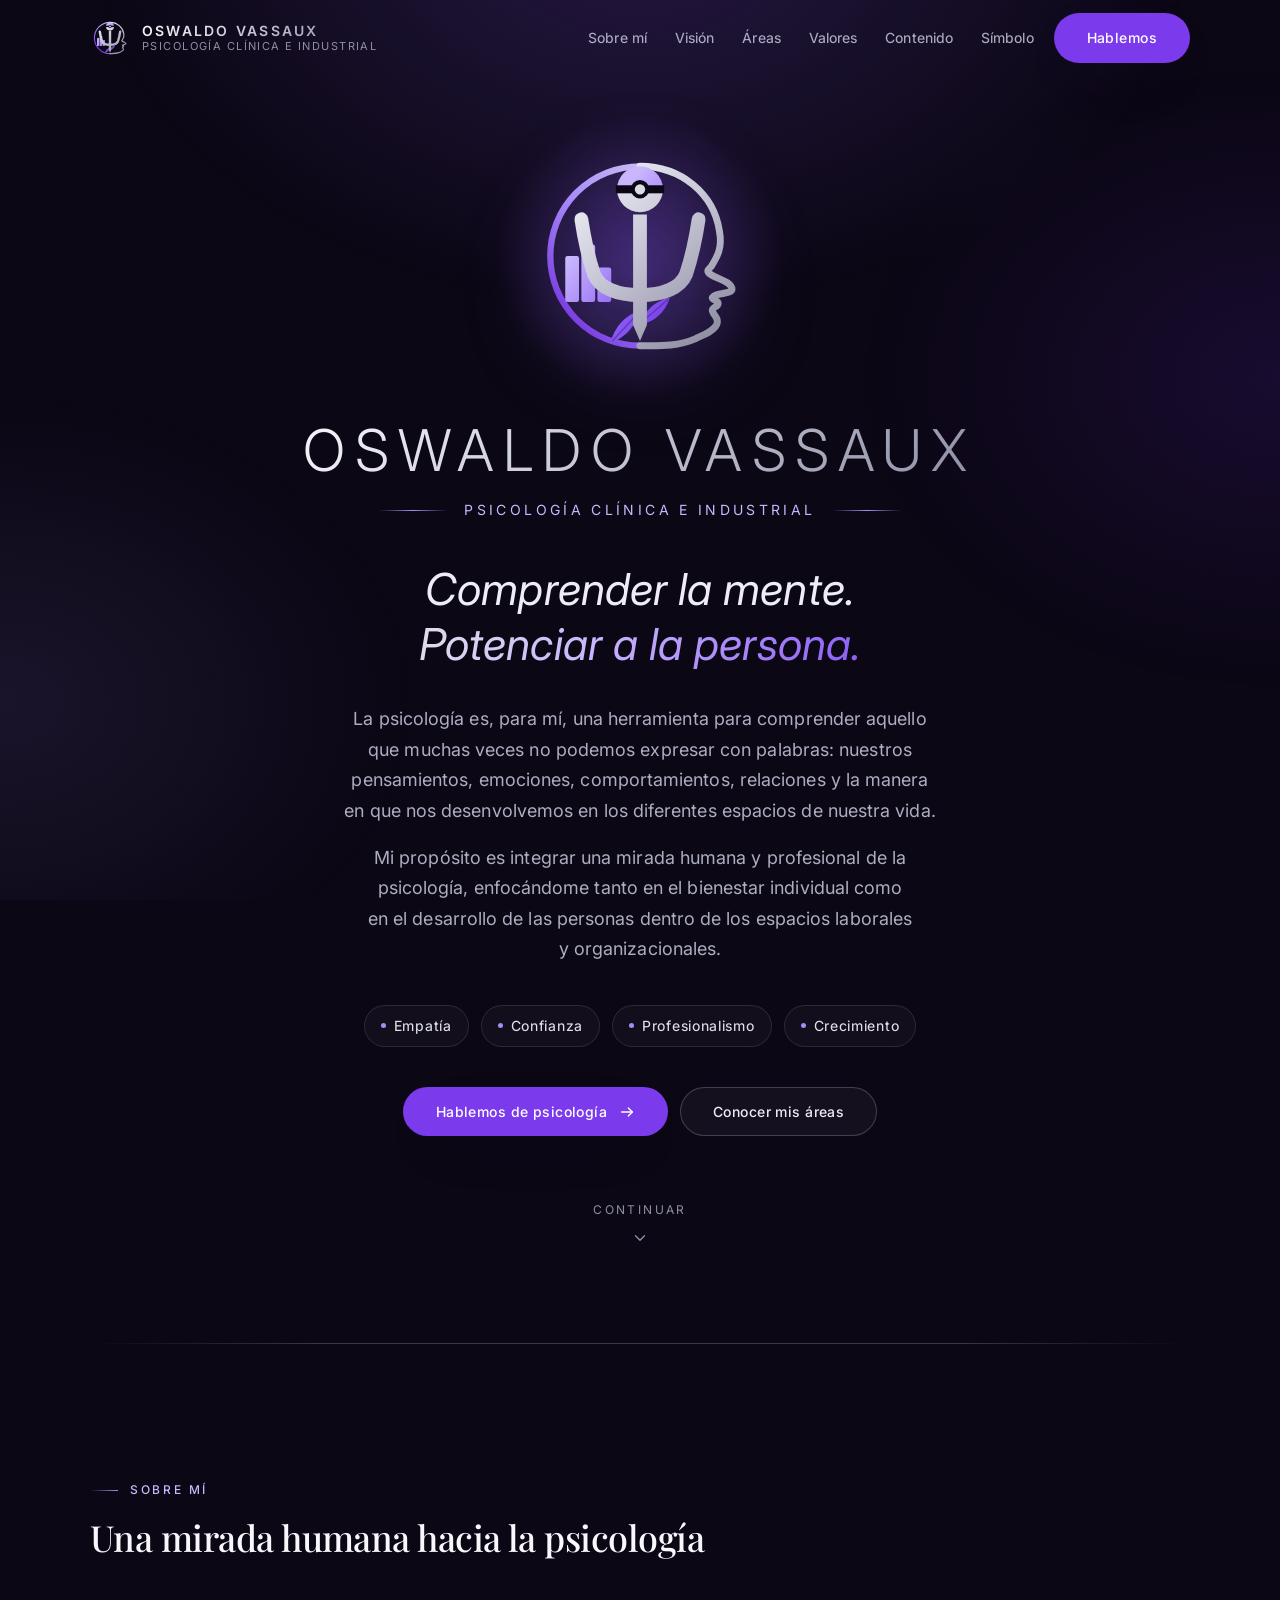
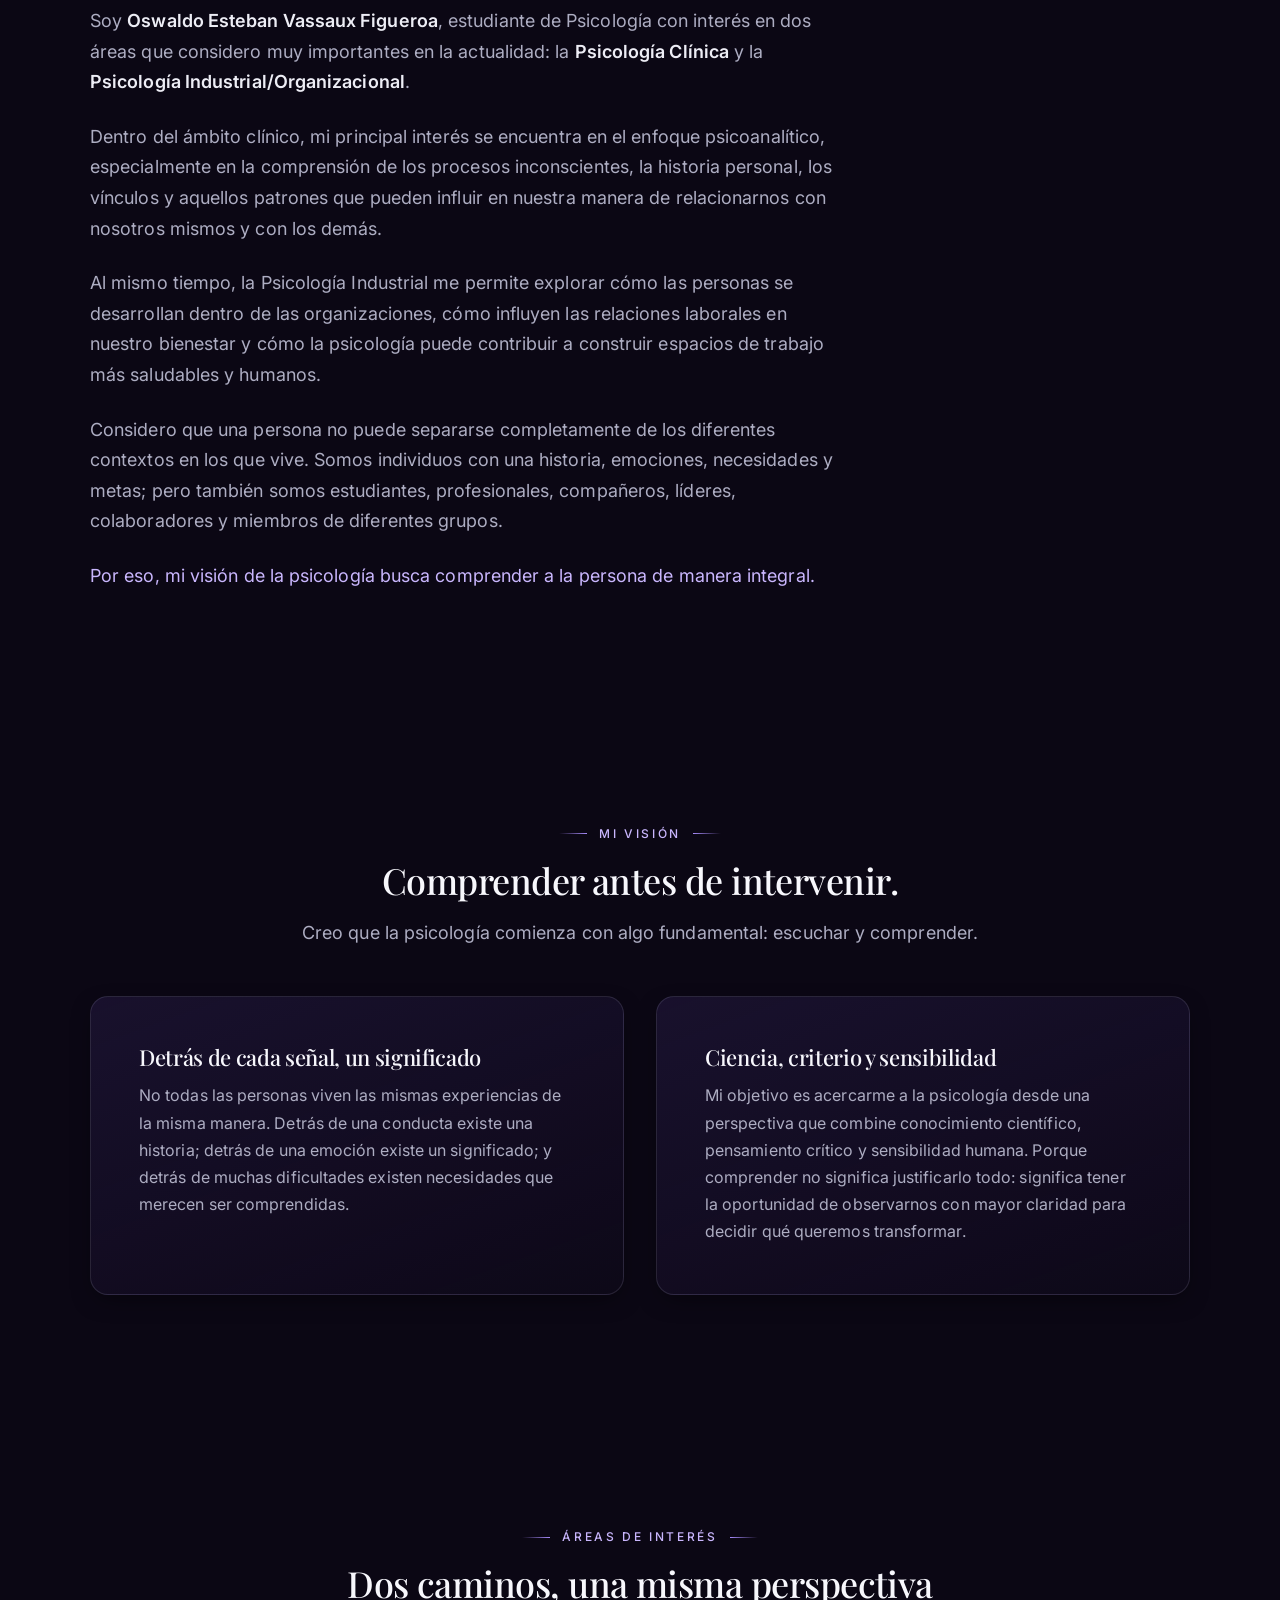
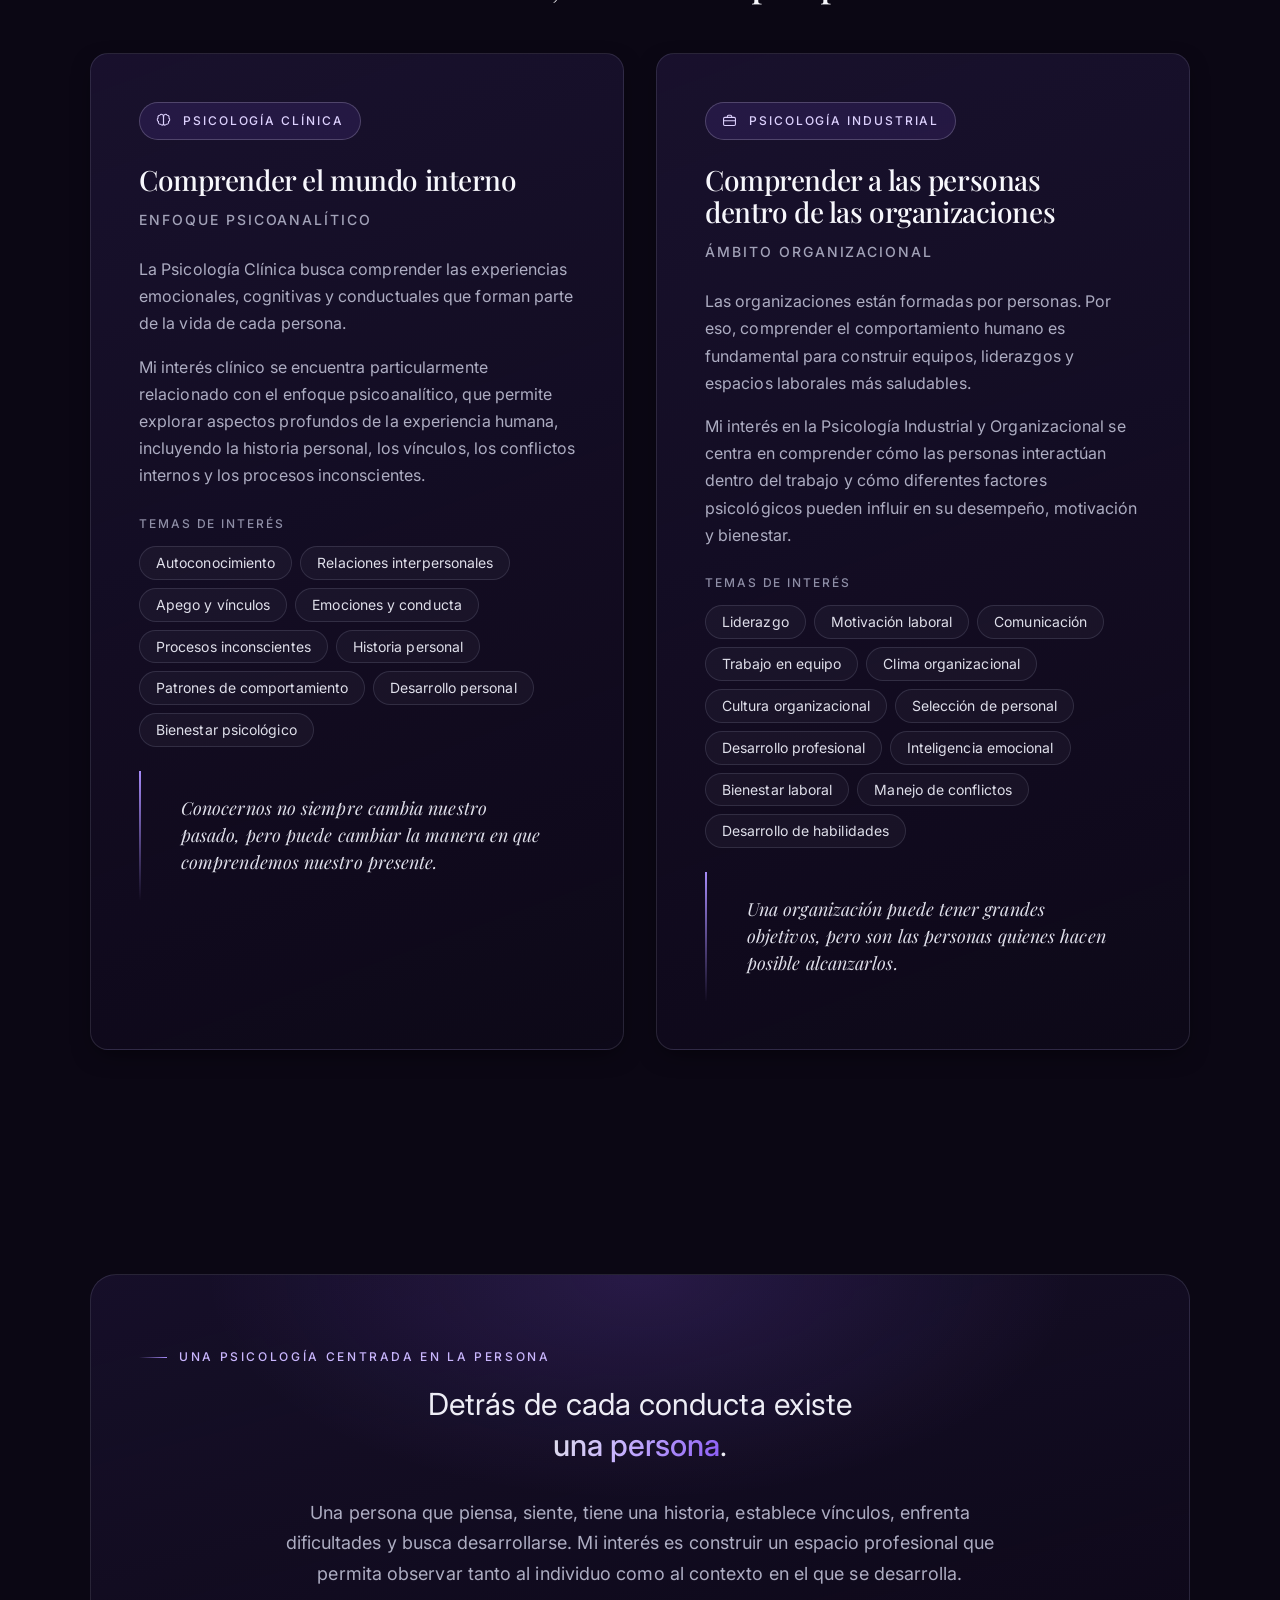
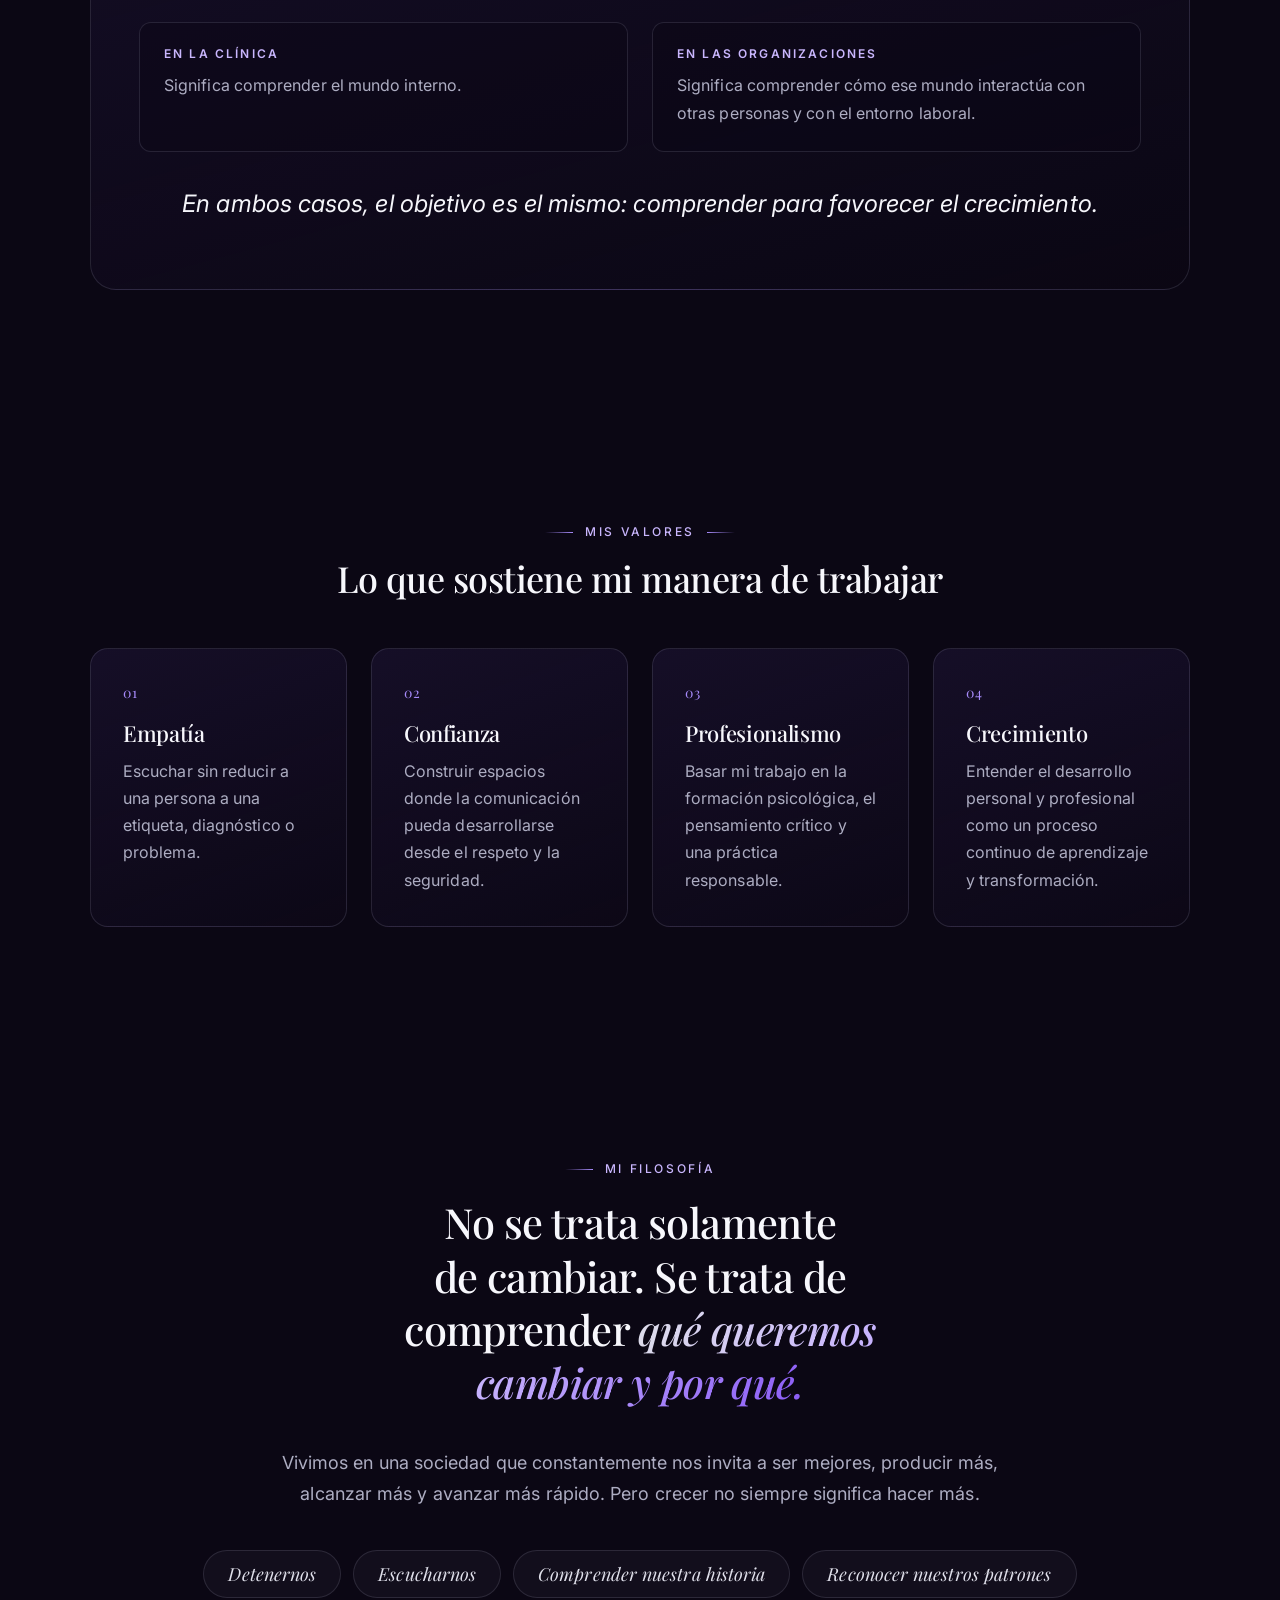
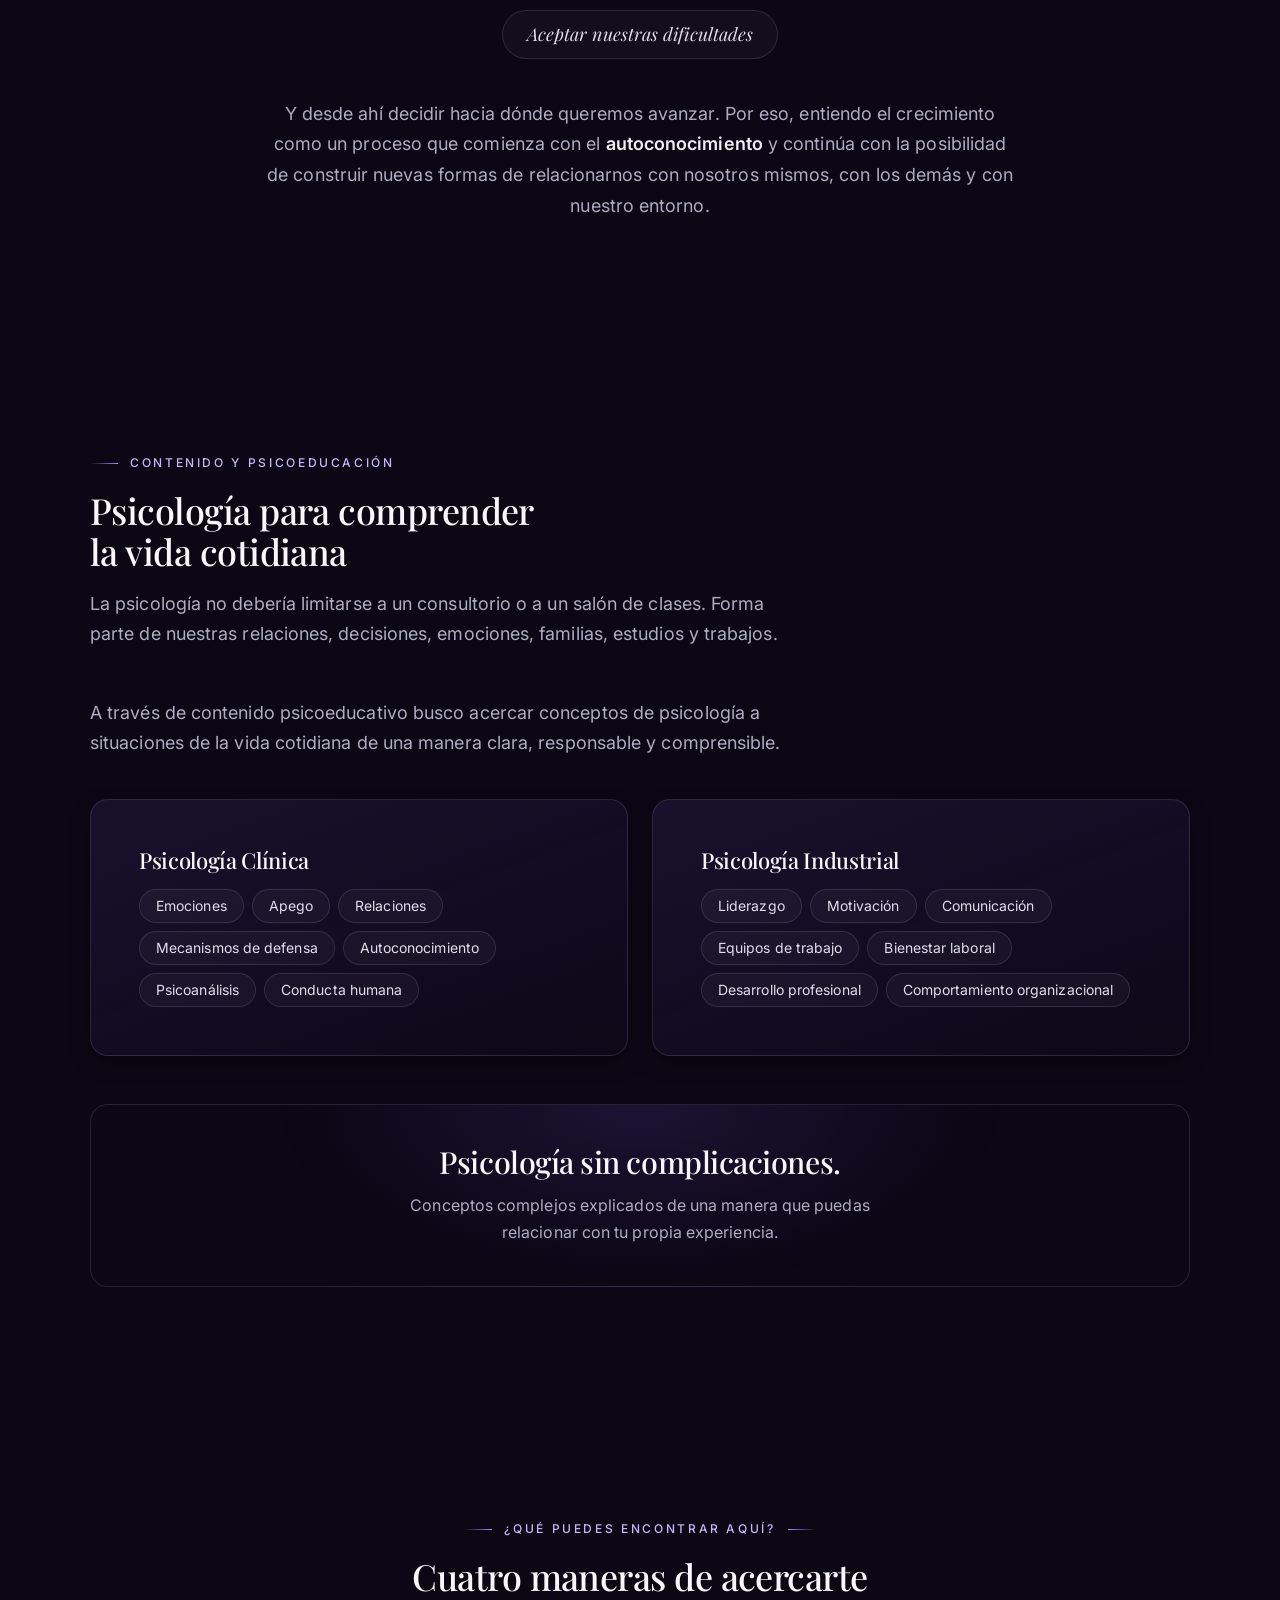
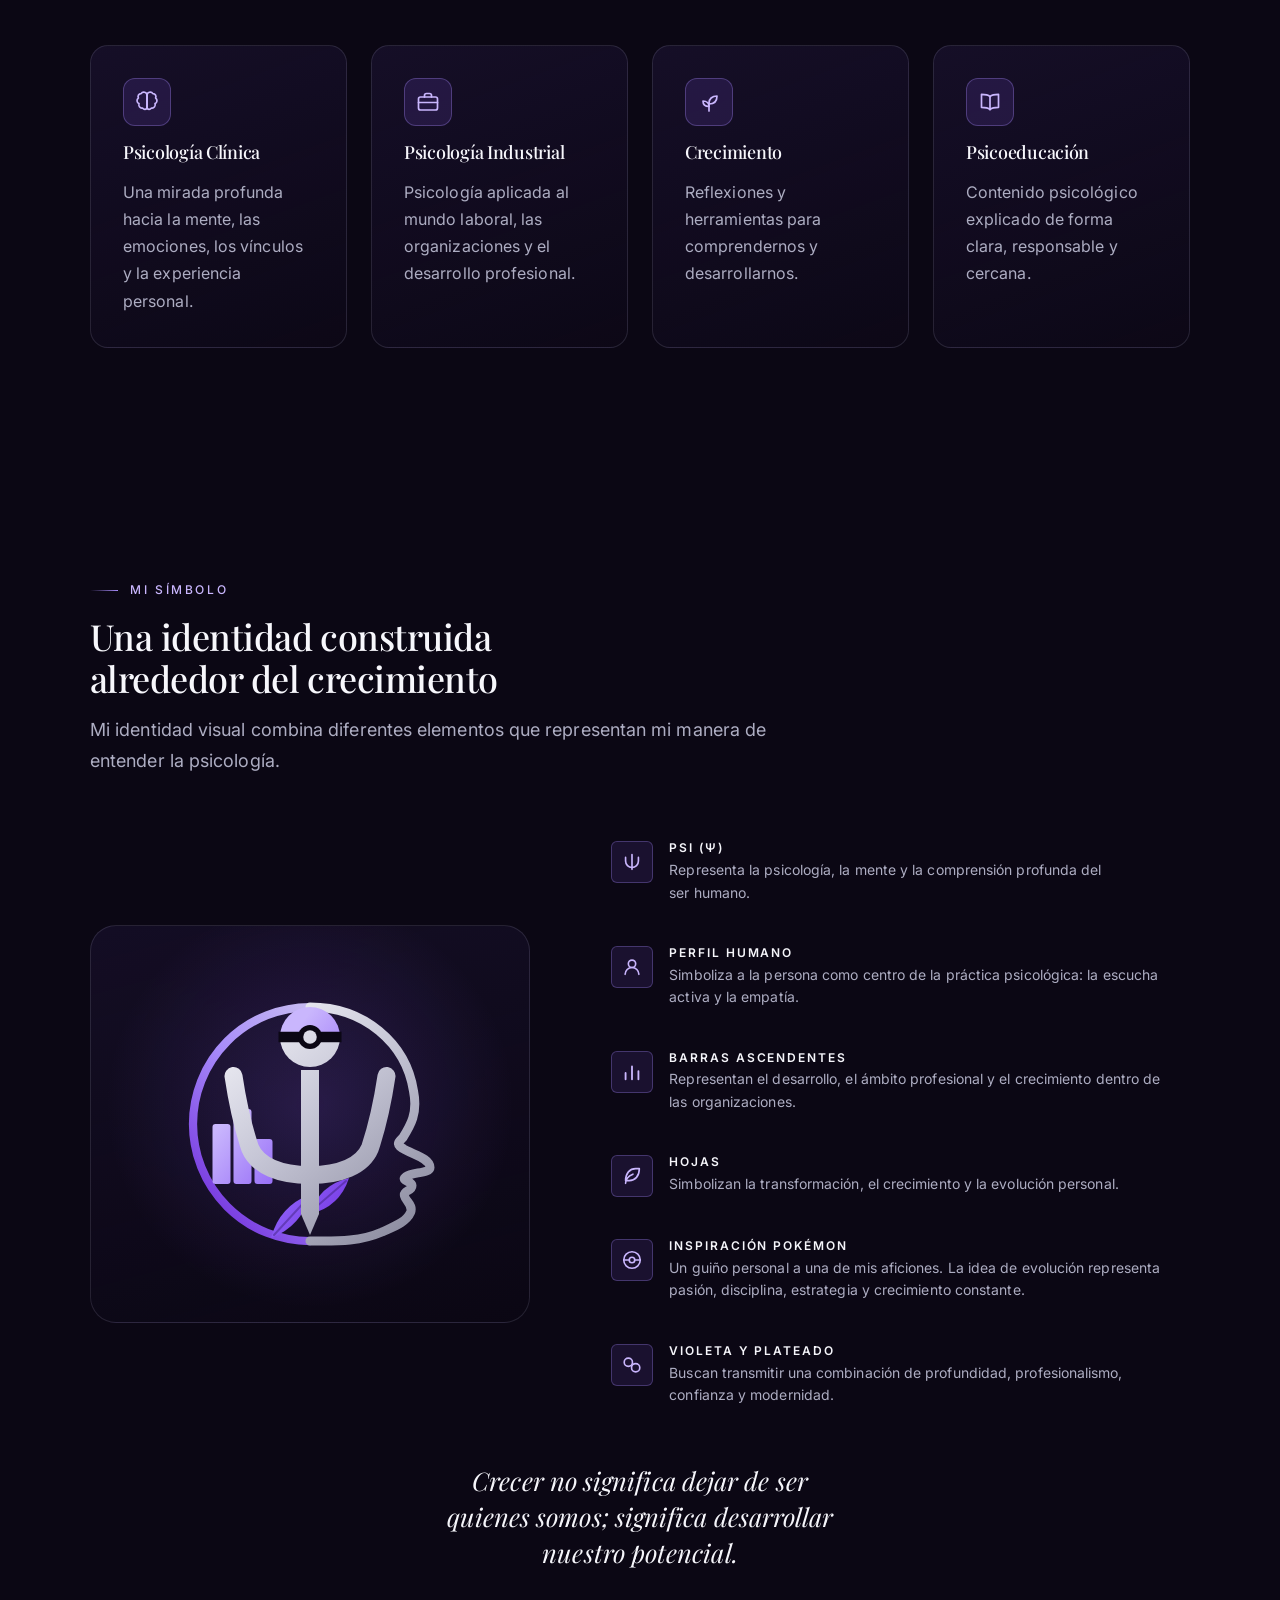
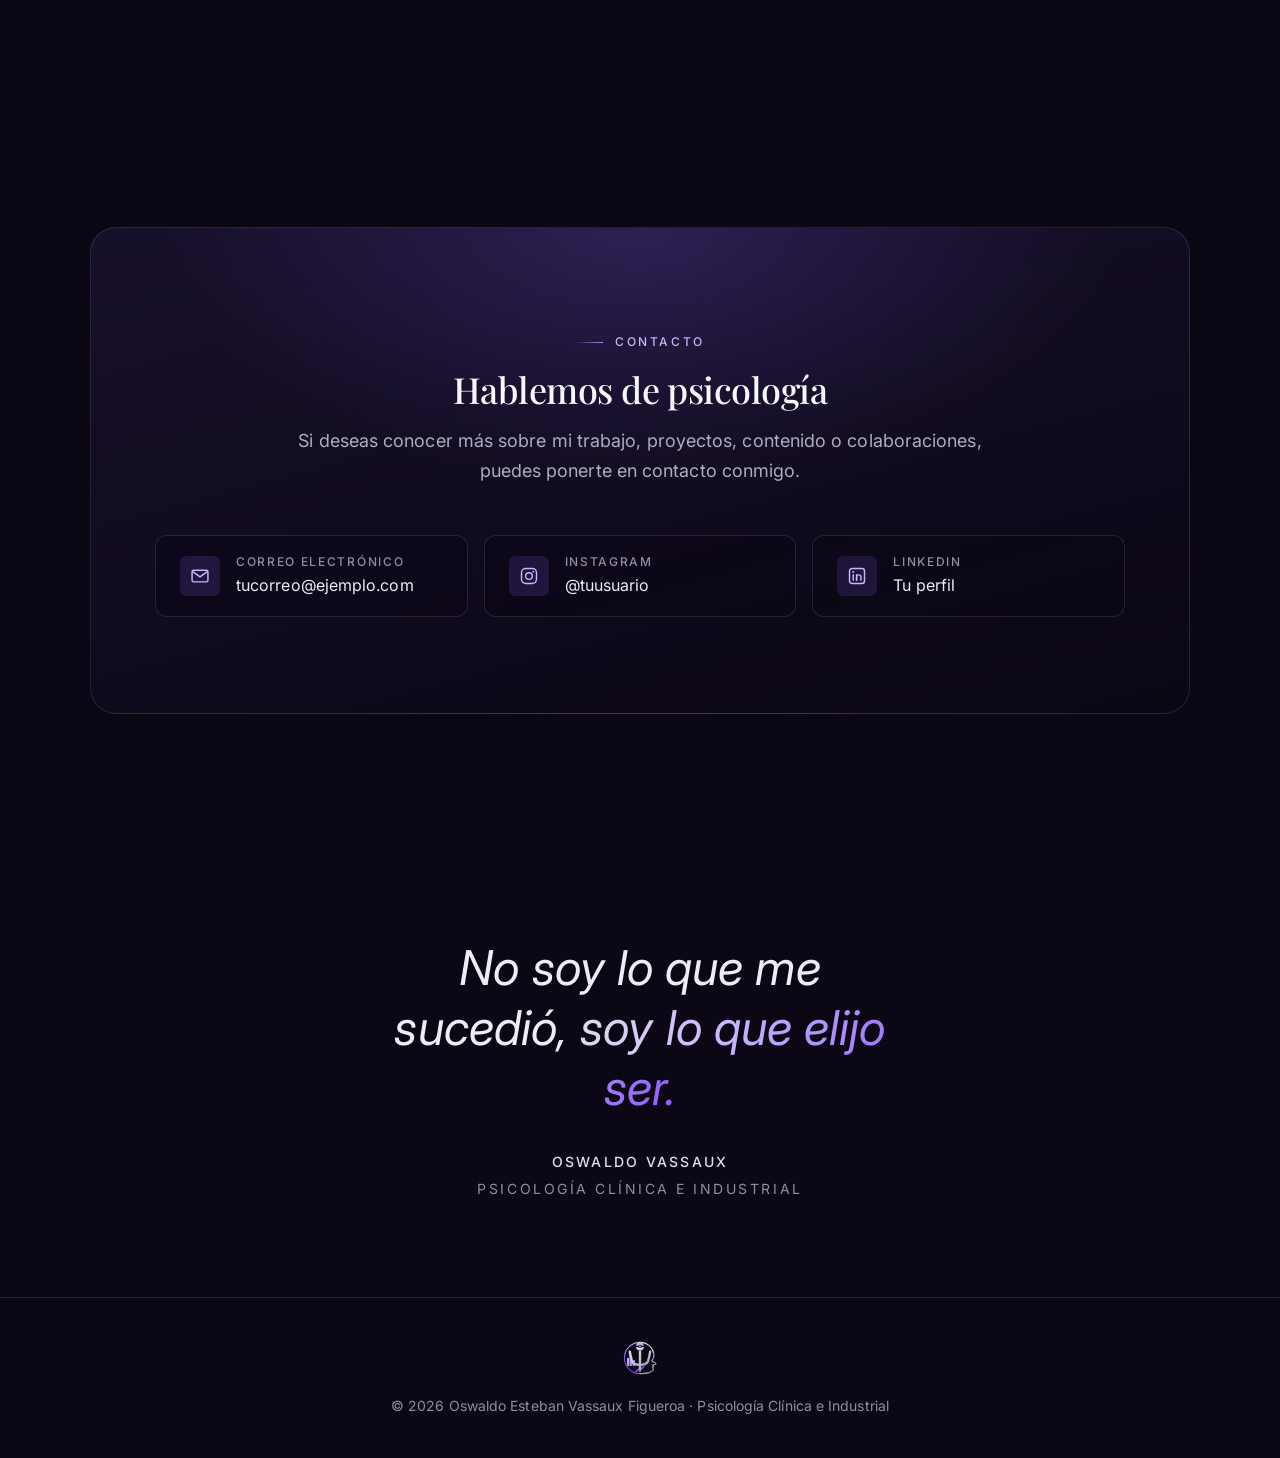
==== commit 68035669: "fix: corregir el simbolo Psi del emblema El Psi estaba dibujado como una U con brazos abiertos. Segu" ====
--- a/index.html
+++ b/index.html
@@ -51,48 +51,52 @@
             fill="none" stroke="url(#gRing)" stroke-width="5.5" stroke-linecap="round"/>
 
       <!-- perfil humano (mitad derecha): frente, ceja, nariz, labios, mentón -->
-      <path d="M100 22 C134 22 162 44 168 78
-               C171 94 166 100 160 107
-               C156 111 154 113 157 117
-               C163 124 172 128 170 134
-               C168 139 158 138 155 142
-               C152 145 159 147 158 151
-               C157 155 150 155 152 160
-               C154 165 152 167 146 170
-               C132 178 116 178 100 178"
-            fill="none" stroke="url(#gSilver)" stroke-width="5.5"
+      <path d="M100 22 C136 22 164 46 169 78
+               C172 93 167 101 162 109
+               C159 112 158 113 160 115
+               C166 120 180 122 180 129
+               C180 133 168 132 164 135
+               C160 138 168 138 168 141
+               C168 145 162 144 163 148
+               C164 152 169 154 167 159
+               C164 166 154 169 148 172
+               C132 179 116 178 100 178"
+            fill="none" stroke="url(#gSilver)" stroke-width="6"
             stroke-linecap="round" stroke-linejoin="round"/>
 
-      <!-- barras ascendentes (ámbito organizacional) -->
+      <!-- barras (ámbito organizacional) -->
       <g fill="url(#gViolet)">
-        <rect x="46" y="130" width="10" height="26" rx="2.5"/>
-        <rect x="59" y="116" width="10" height="40" rx="2.5"/>
-        <rect x="72" y="102" width="10" height="54" rx="2.5"/>
-      </g>
-
-      <!-- símbolo Psi -->
-      <g fill="none" stroke="url(#gSilver)" stroke-linecap="round" stroke-linejoin="round">
-        <path d="M63 88 C62 100 68 104 69 110
-                 C71 124 82 132 100 132
-                 C118 132 129 124 131 110
-                 C132 104 138 100 137 88"
-              stroke-width="7"/>
-        <path d="M100 74 L100 158" stroke-width="8"/>
+        <rect x="35" y="100" width="12" height="40" rx="2"/>
+        <rect x="49" y="90"  width="12" height="50" rx="2"/>
+        <rect x="63" y="110" width="12" height="30" rx="2"/>
       </g>
 
       <!-- hojas (crecimiento) -->
       <g fill="url(#gViolet)">
-        <path d="M100 140 C84 140 73 150 71 165 C86 167 97 156 100 140 Z"/>
-        <path d="M100 140 C116 140 127 150 129 165 C114 167 103 156 100 140 Z"/>
+        <path d="M100 147 Q79.6 154.8 74 176 Q94.4 168.2 100 147 Z"/>
+        <path d="M100 160 Q106.2 140.7 126 136 Q119.8 155.3 100 160 Z"/>
       </g>
+      <g fill="none" stroke="#3B1D75" stroke-width="1.3" stroke-linecap="round" opacity="0.45">
+        <path d="M99 149 L76 174"/>
+        <path d="M101 158 L124 138"/>
+      </g>
+
+      <!-- símbolo Psi (tridente): brazos abiertos + tallo recto que baja completo -->
+      <path d="M49 68 C52 88 56 104 60 116
+               C65 128 80 134 100 134
+               C120 134 135 128 140 116
+               C144 104 148 88 151 68"
+            fill="none" stroke="url(#gSilver)" stroke-width="12"
+            stroke-linecap="round" stroke-linejoin="round"/>
+      <path d="M94 64 L106 64 L106 160 L100 174 L94 160 Z" fill="url(#gSilver)"/>
 
       <!-- guiño Pokémon -->
       <g>
-        <path d="M80 48 A20 20 0 0 1 120 48 Z" fill="url(#gViolet)"/>
-        <path d="M80 48 A20 20 0 0 0 120 48 Z" fill="url(#gSilver)"/>
-        <rect x="79" y="44.5" width="42" height="7" fill="#0B0714"/>
-        <circle cx="100" cy="48" r="8" fill="#0B0714"/>
-        <circle cx="100" cy="48" r="4.5" fill="url(#gSilver)"/>
+        <path d="M80 42 A20 20 0 0 1 120 42 Z" fill="url(#gViolet)"/>
+        <path d="M80 42 A20 20 0 0 0 120 42 Z" fill="url(#gSilver)"/>
+        <rect x="79" y="38.5" width="42" height="7" fill="#0B0714"/>
+        <circle cx="100" cy="42" r="8" fill="#0B0714"/>
+        <circle cx="100" cy="42" r="4.5" fill="url(#gSilver)"/>
       </g>
     </symbol>
   </defs>
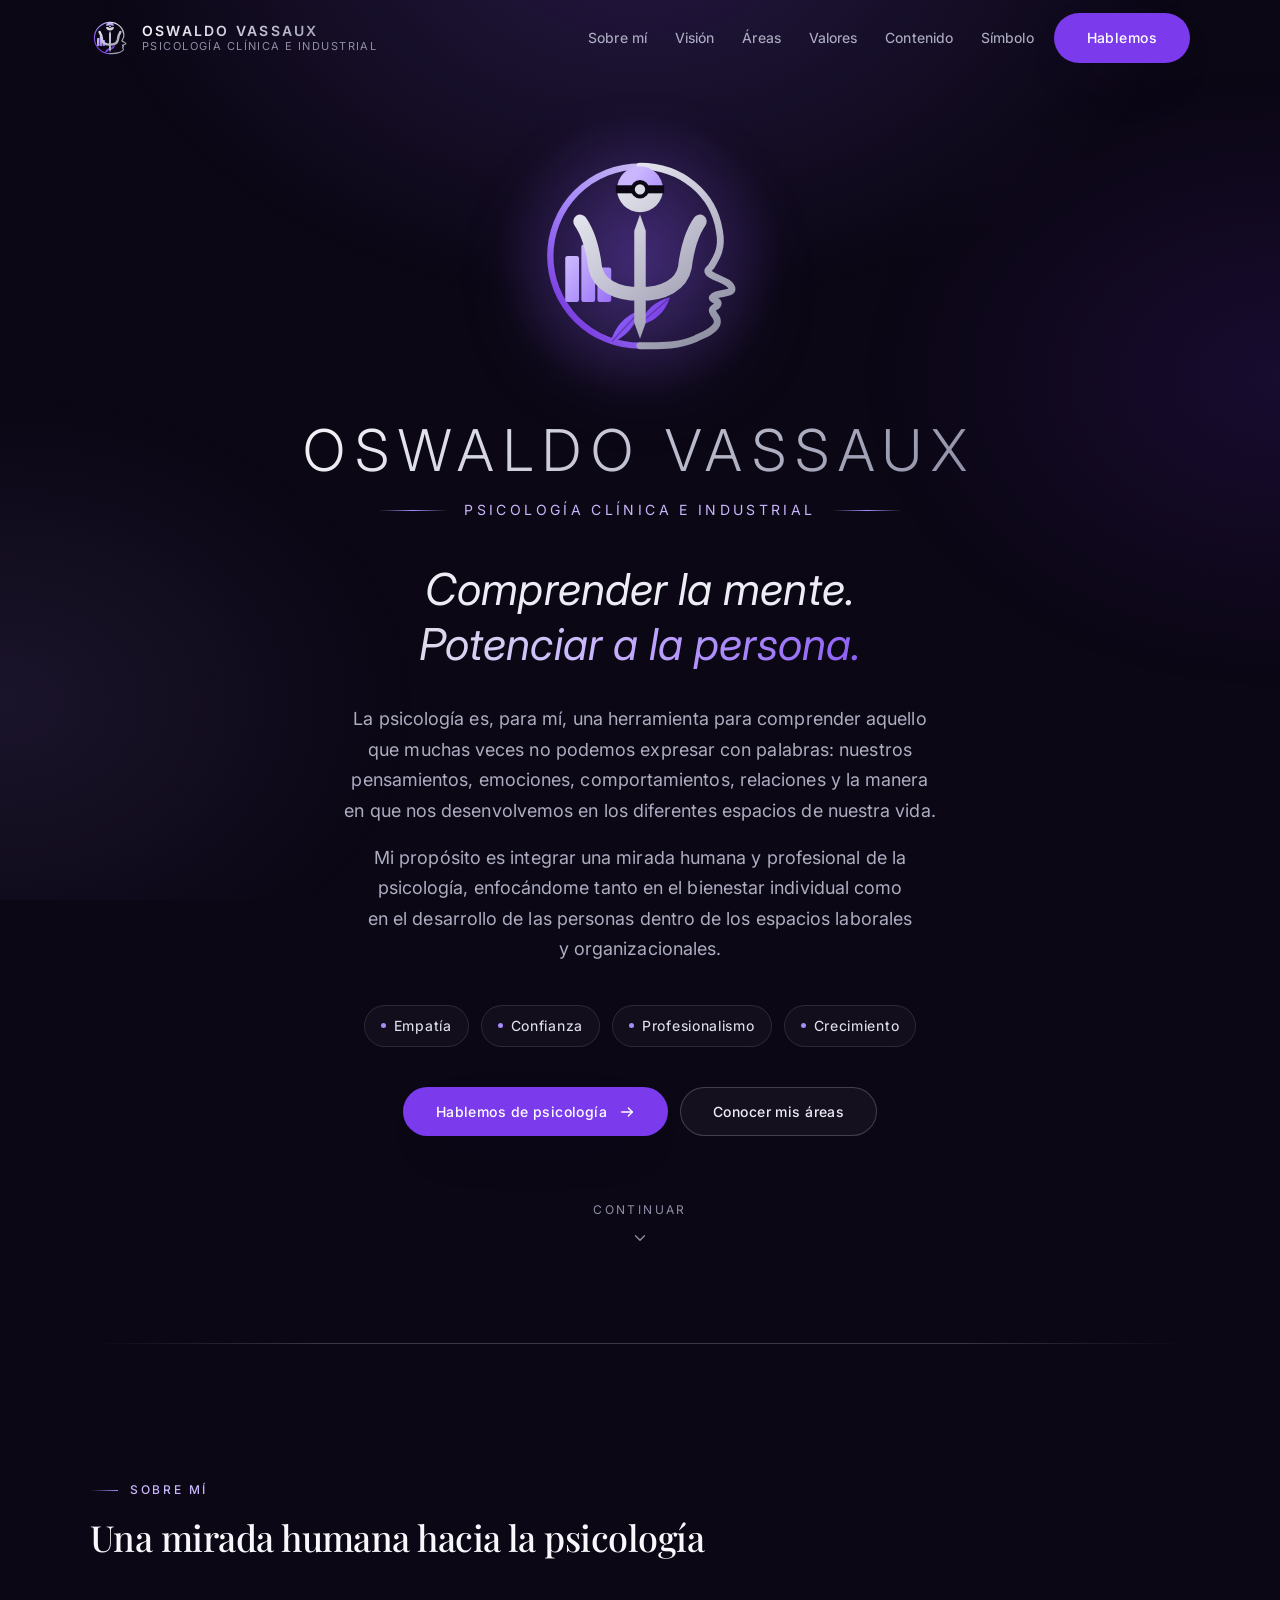
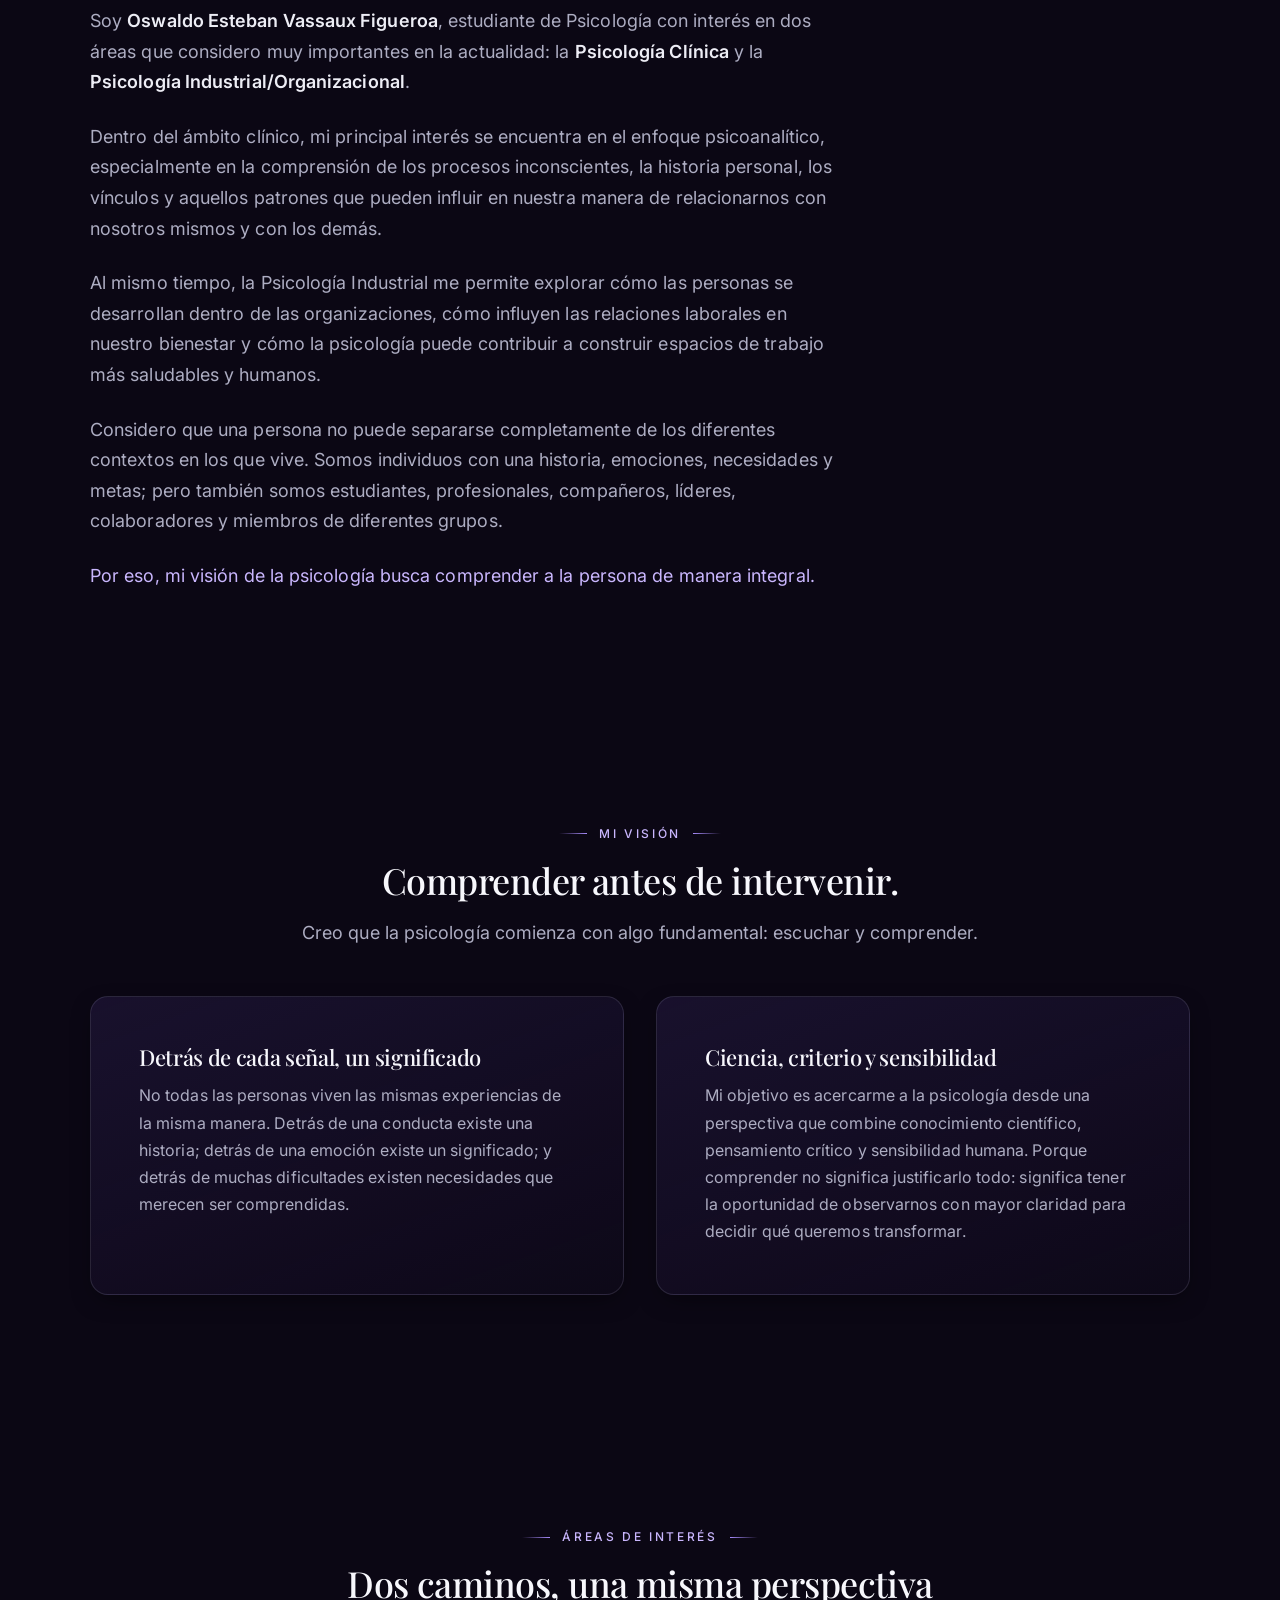
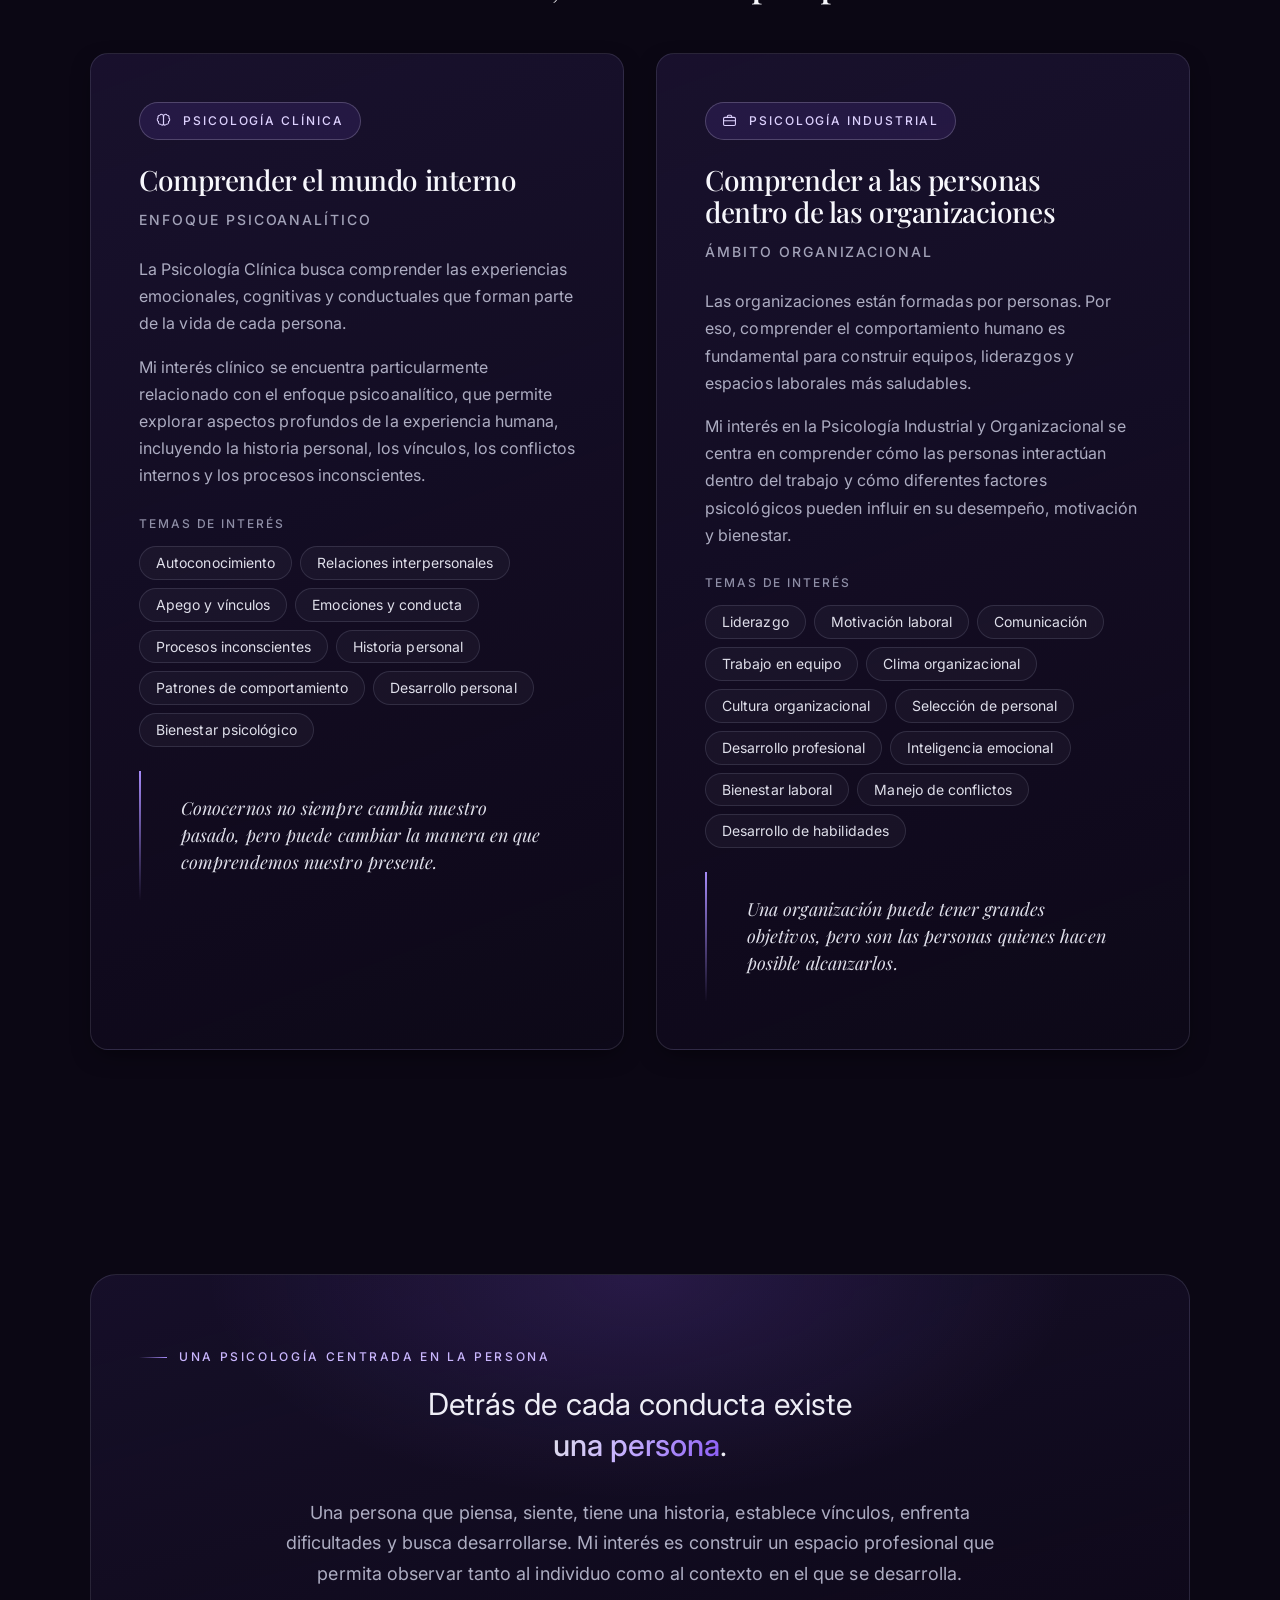
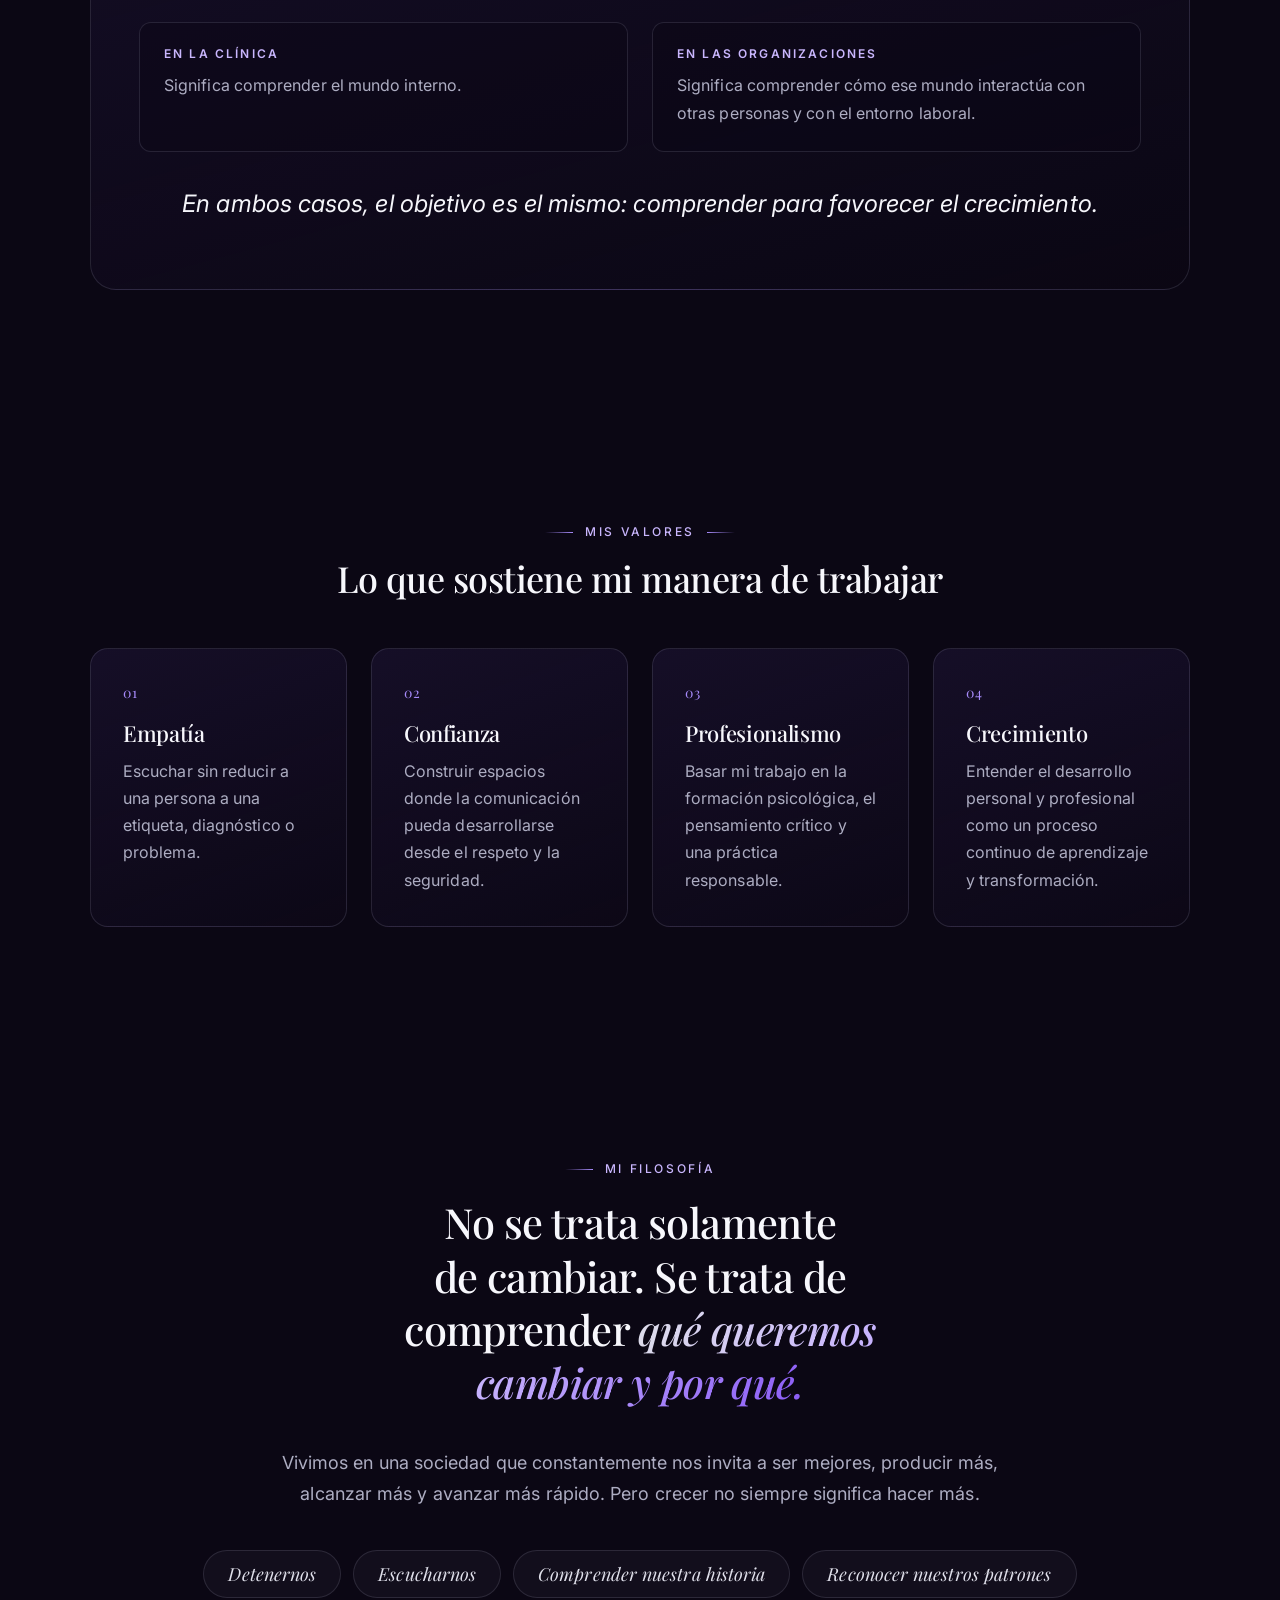
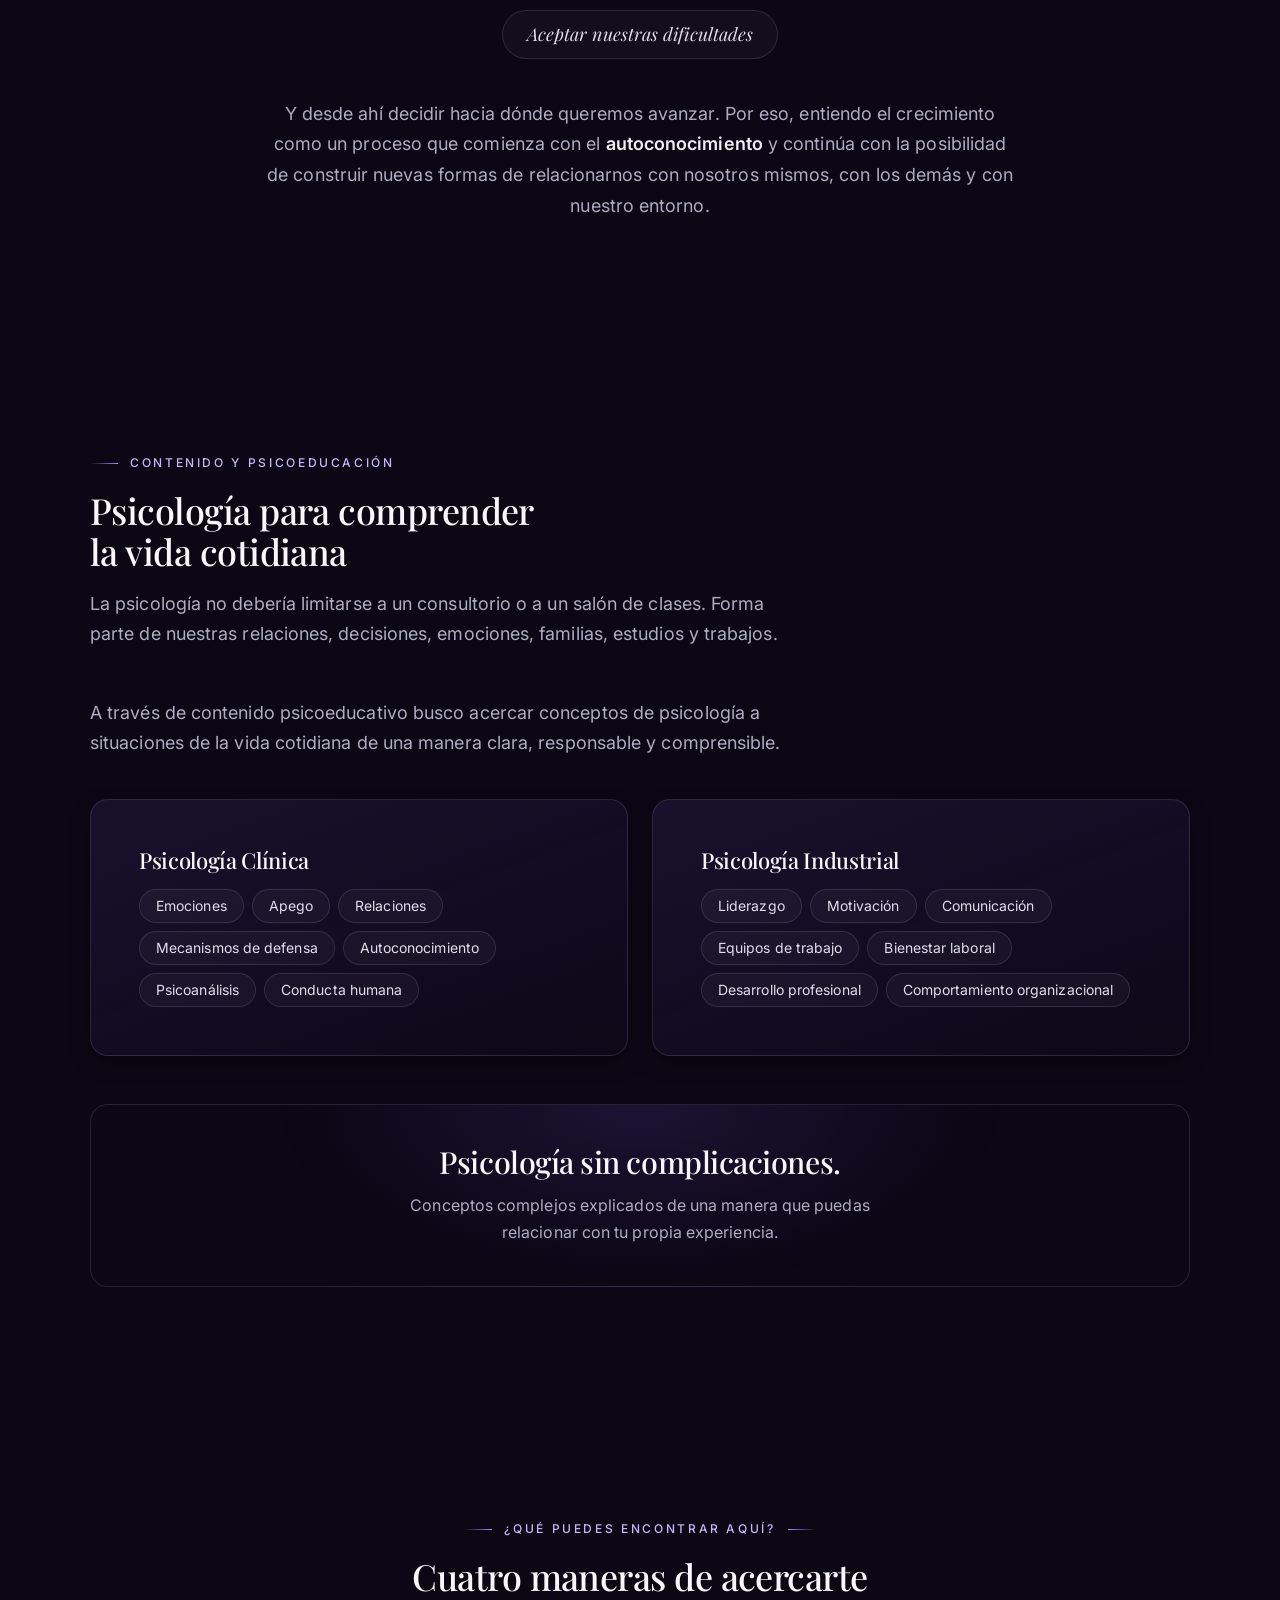
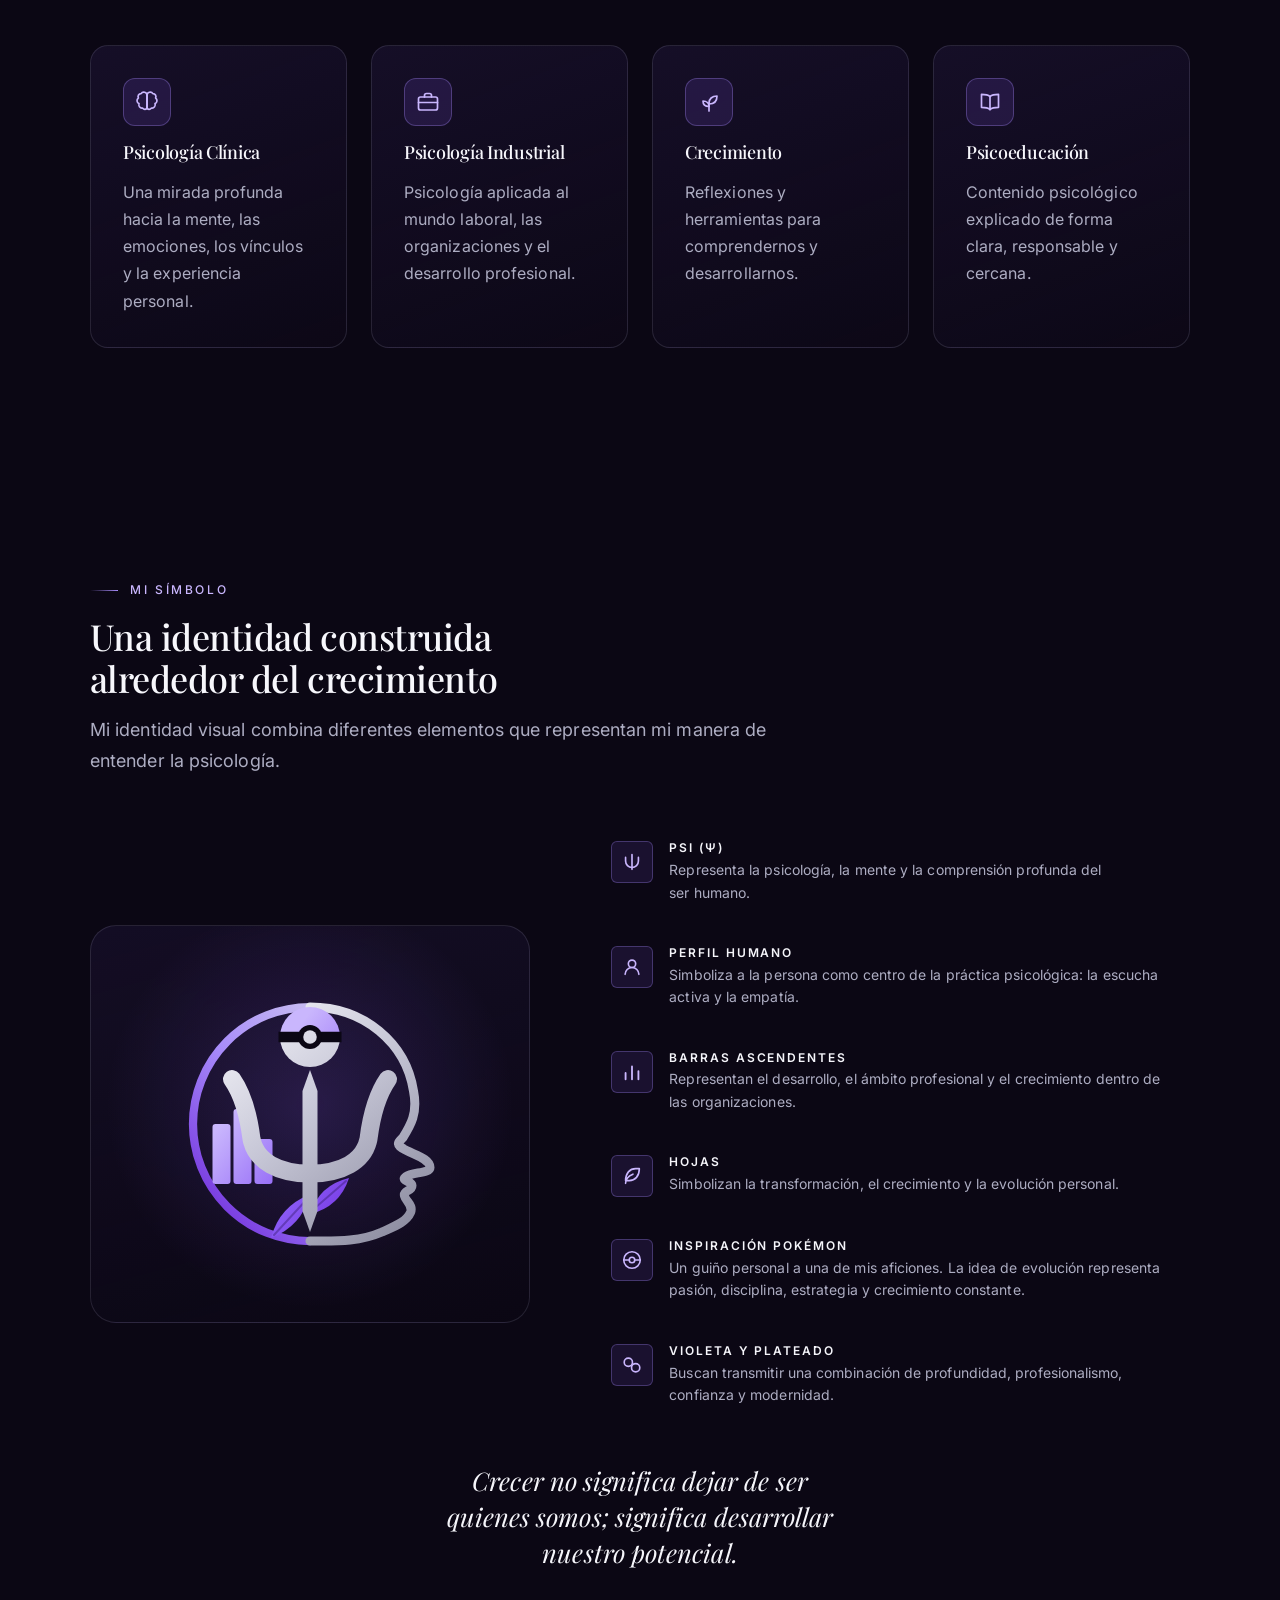
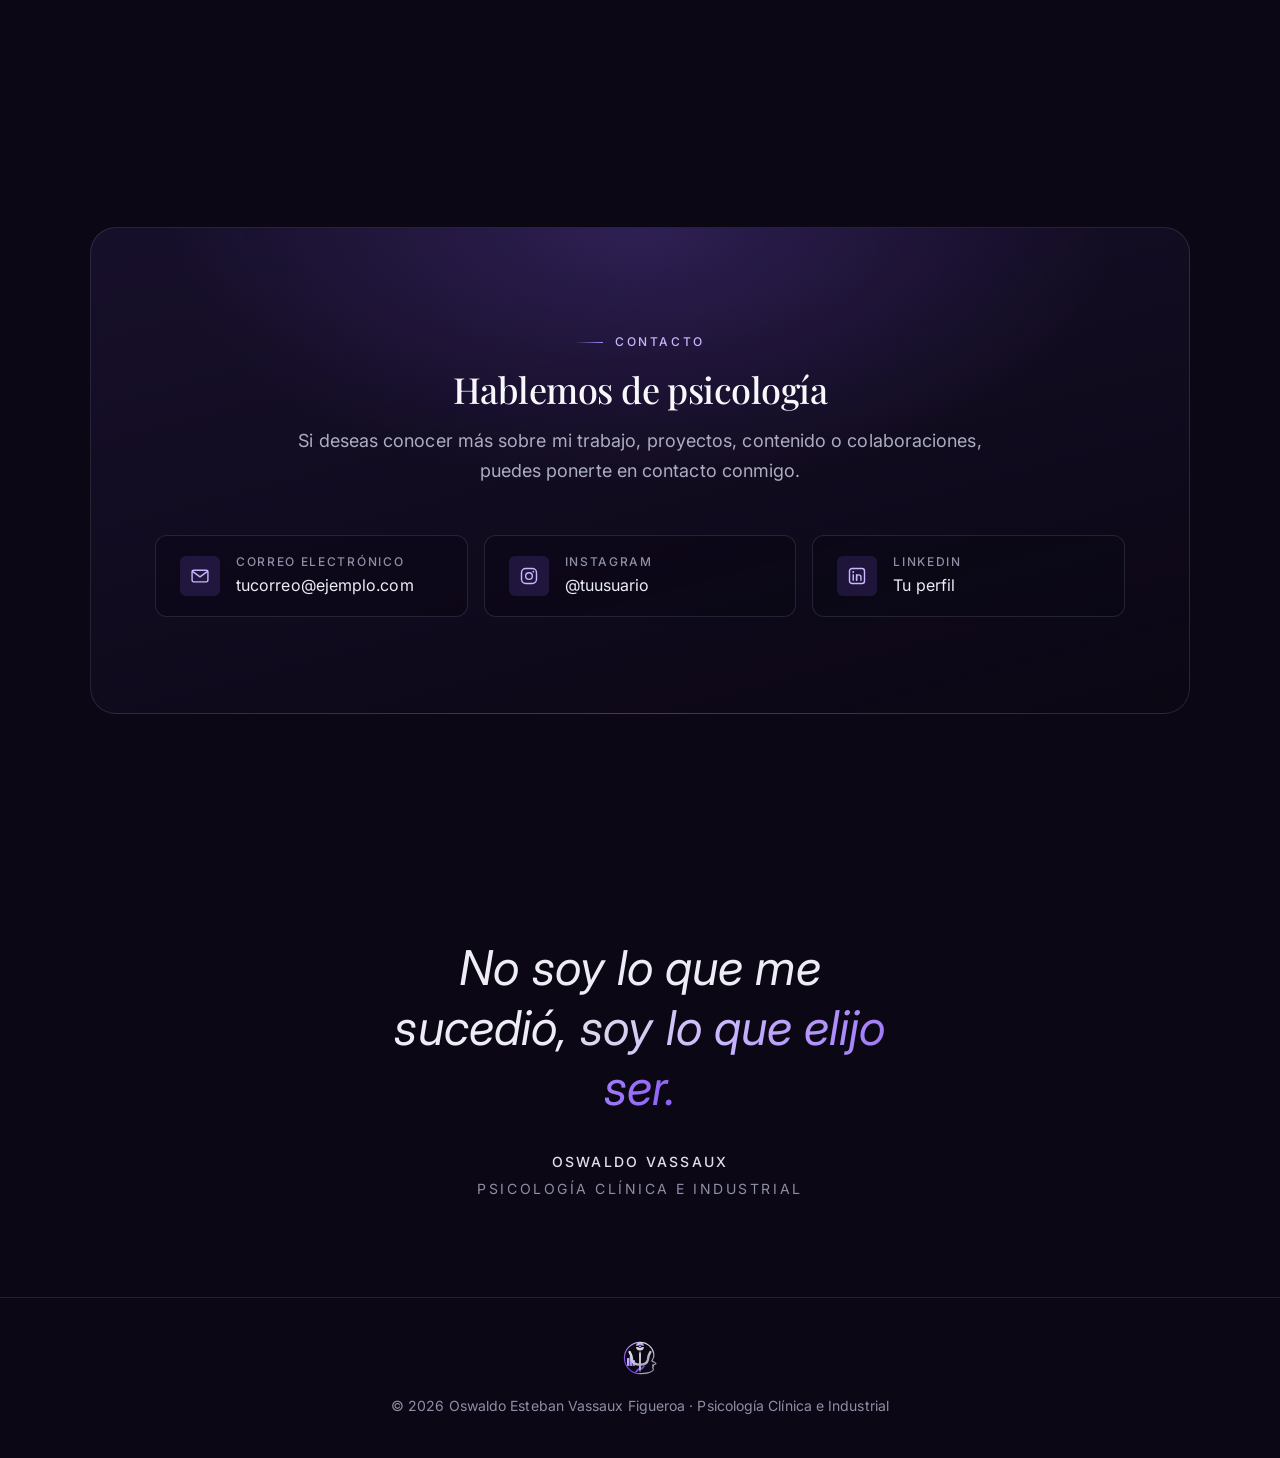
==== commit 1d701aab: "fix: ajustar puntas y curvatura del tridente - El prong central remata en punta en lugar de terminar" ====
--- a/index.html
+++ b/index.html
@@ -81,14 +81,15 @@
         <path d="M101 158 L124 138"/>
       </g>
 
-      <!-- símbolo Psi (tridente): brazos abiertos + tallo recto que baja completo -->
-      <path d="M49 68 C52 88 56 104 60 116
-               C65 128 80 134 100 134
-               C120 134 135 128 140 116
-               C144 104 148 88 151 68"
+      <!-- símbolo Psi (tridente): brazos curvos con la punta abierta hacia afuera
+           + prong central rematado en punta y tallo que baja completo -->
+      <path d="M48 70 C55 80 59 94 61 110
+               C64 125 79 133 100 133
+               C121 133 136 125 139 110
+               C141 94 145 80 152 70"
             fill="none" stroke="url(#gSilver)" stroke-width="12"
             stroke-linecap="round" stroke-linejoin="round"/>
-      <path d="M94 64 L106 64 L106 160 L100 174 L94 160 Z" fill="url(#gSilver)"/>
+      <path d="M100 64 L105 78 L105 158 L100 172 L95 158 L95 78 Z" fill="url(#gSilver)"/>
 
       <!-- guiño Pokémon -->
       <g>
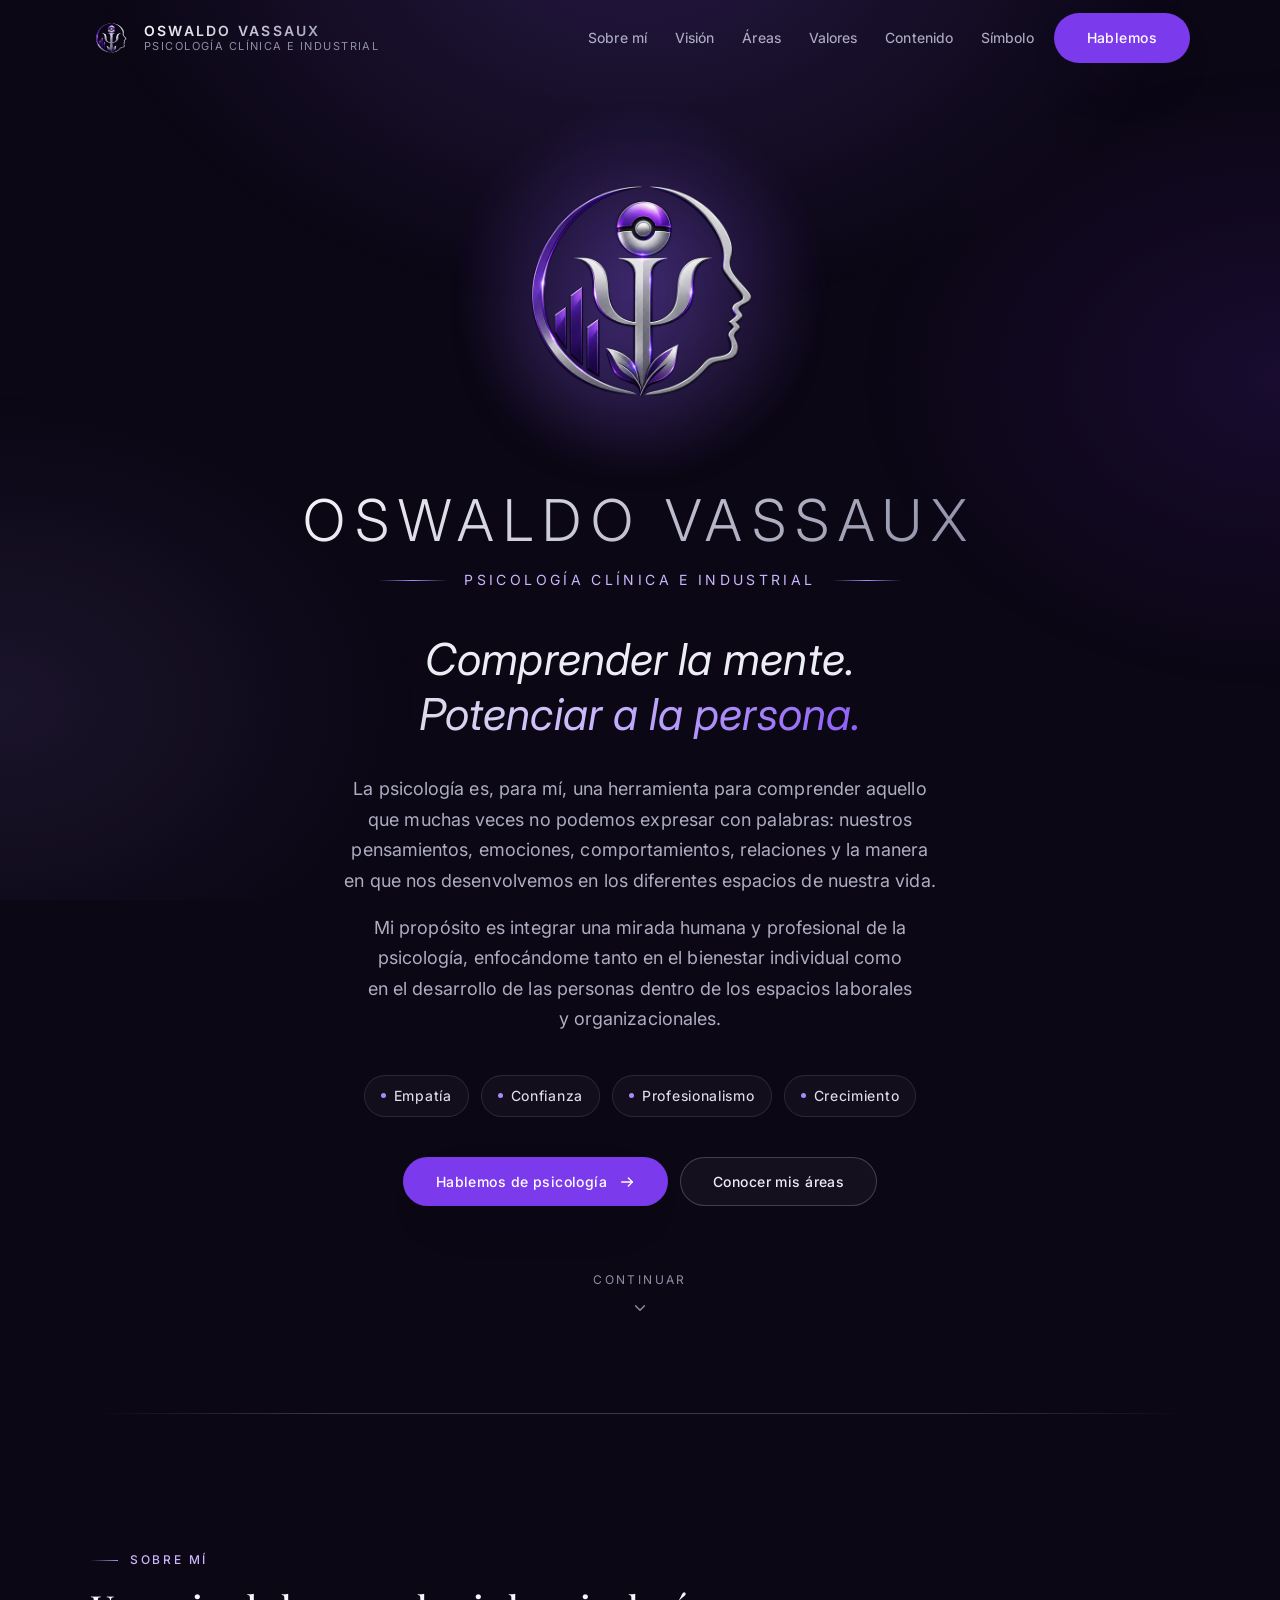
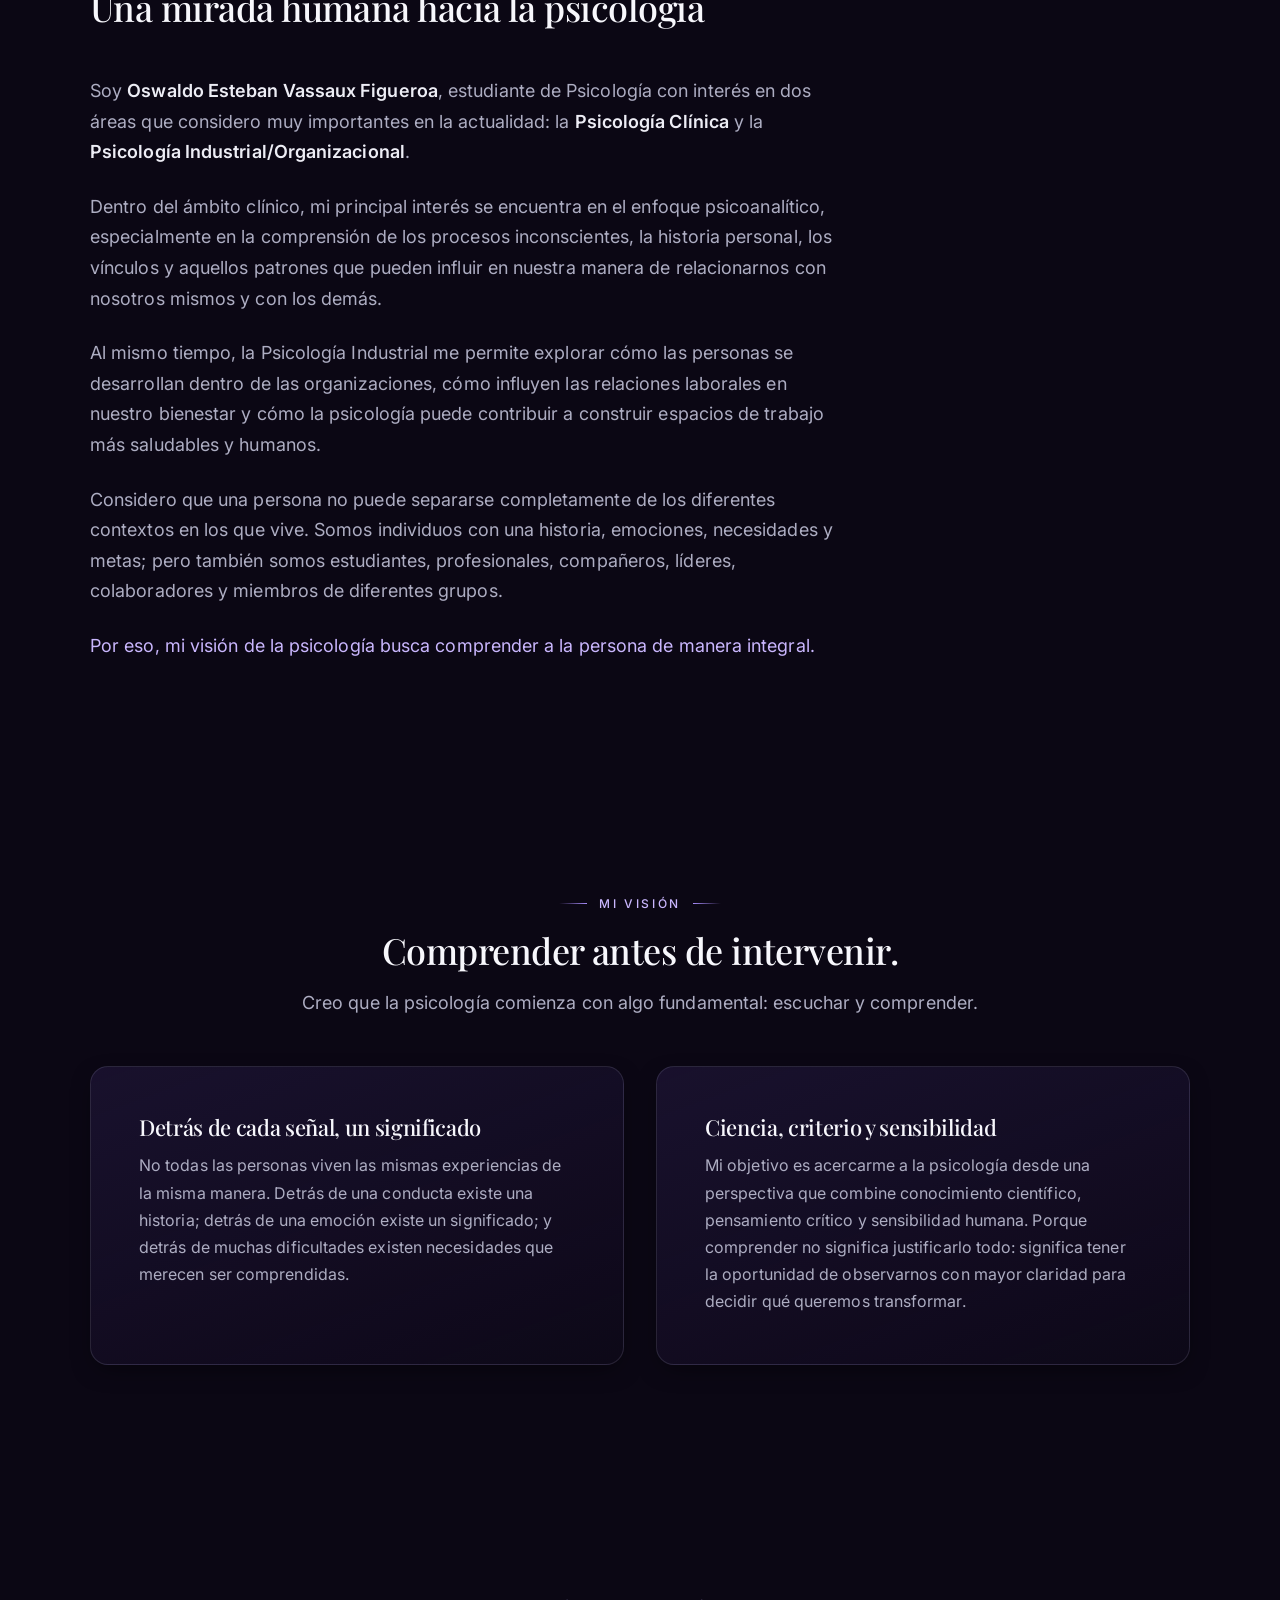
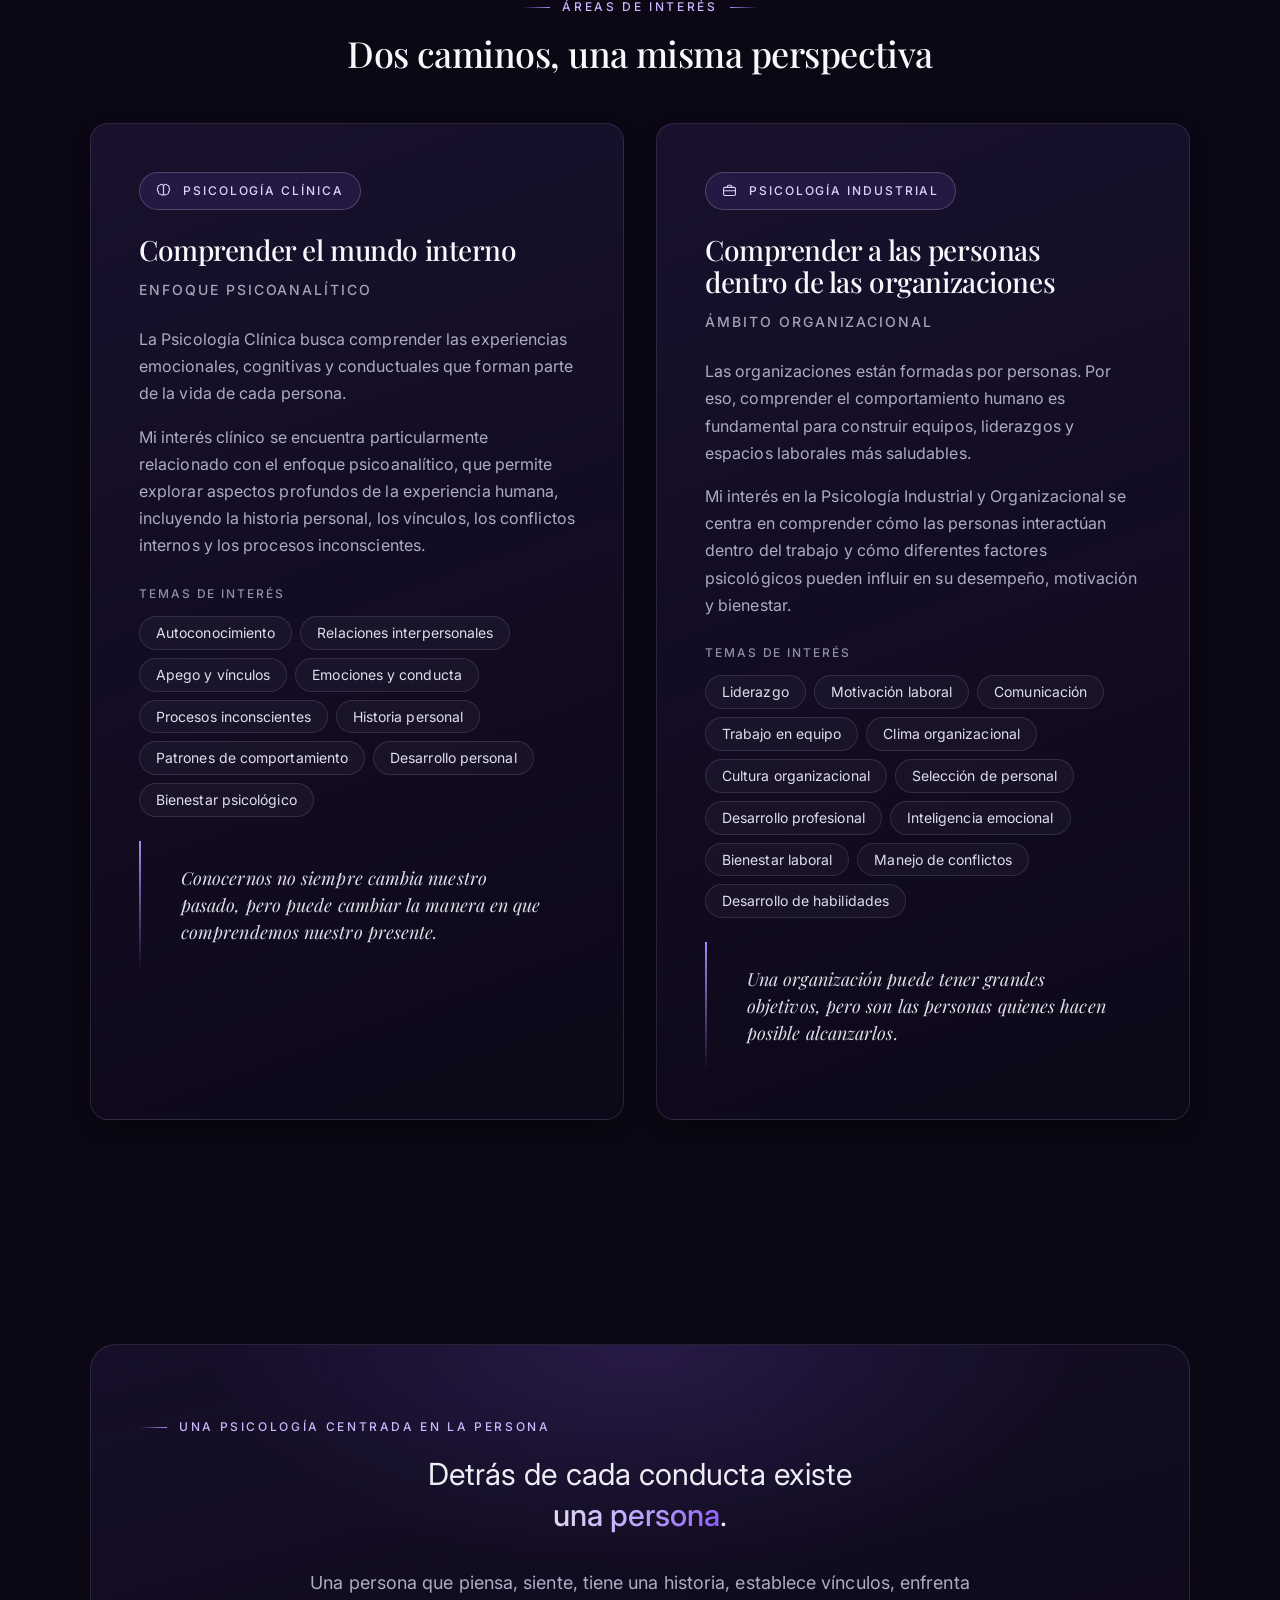
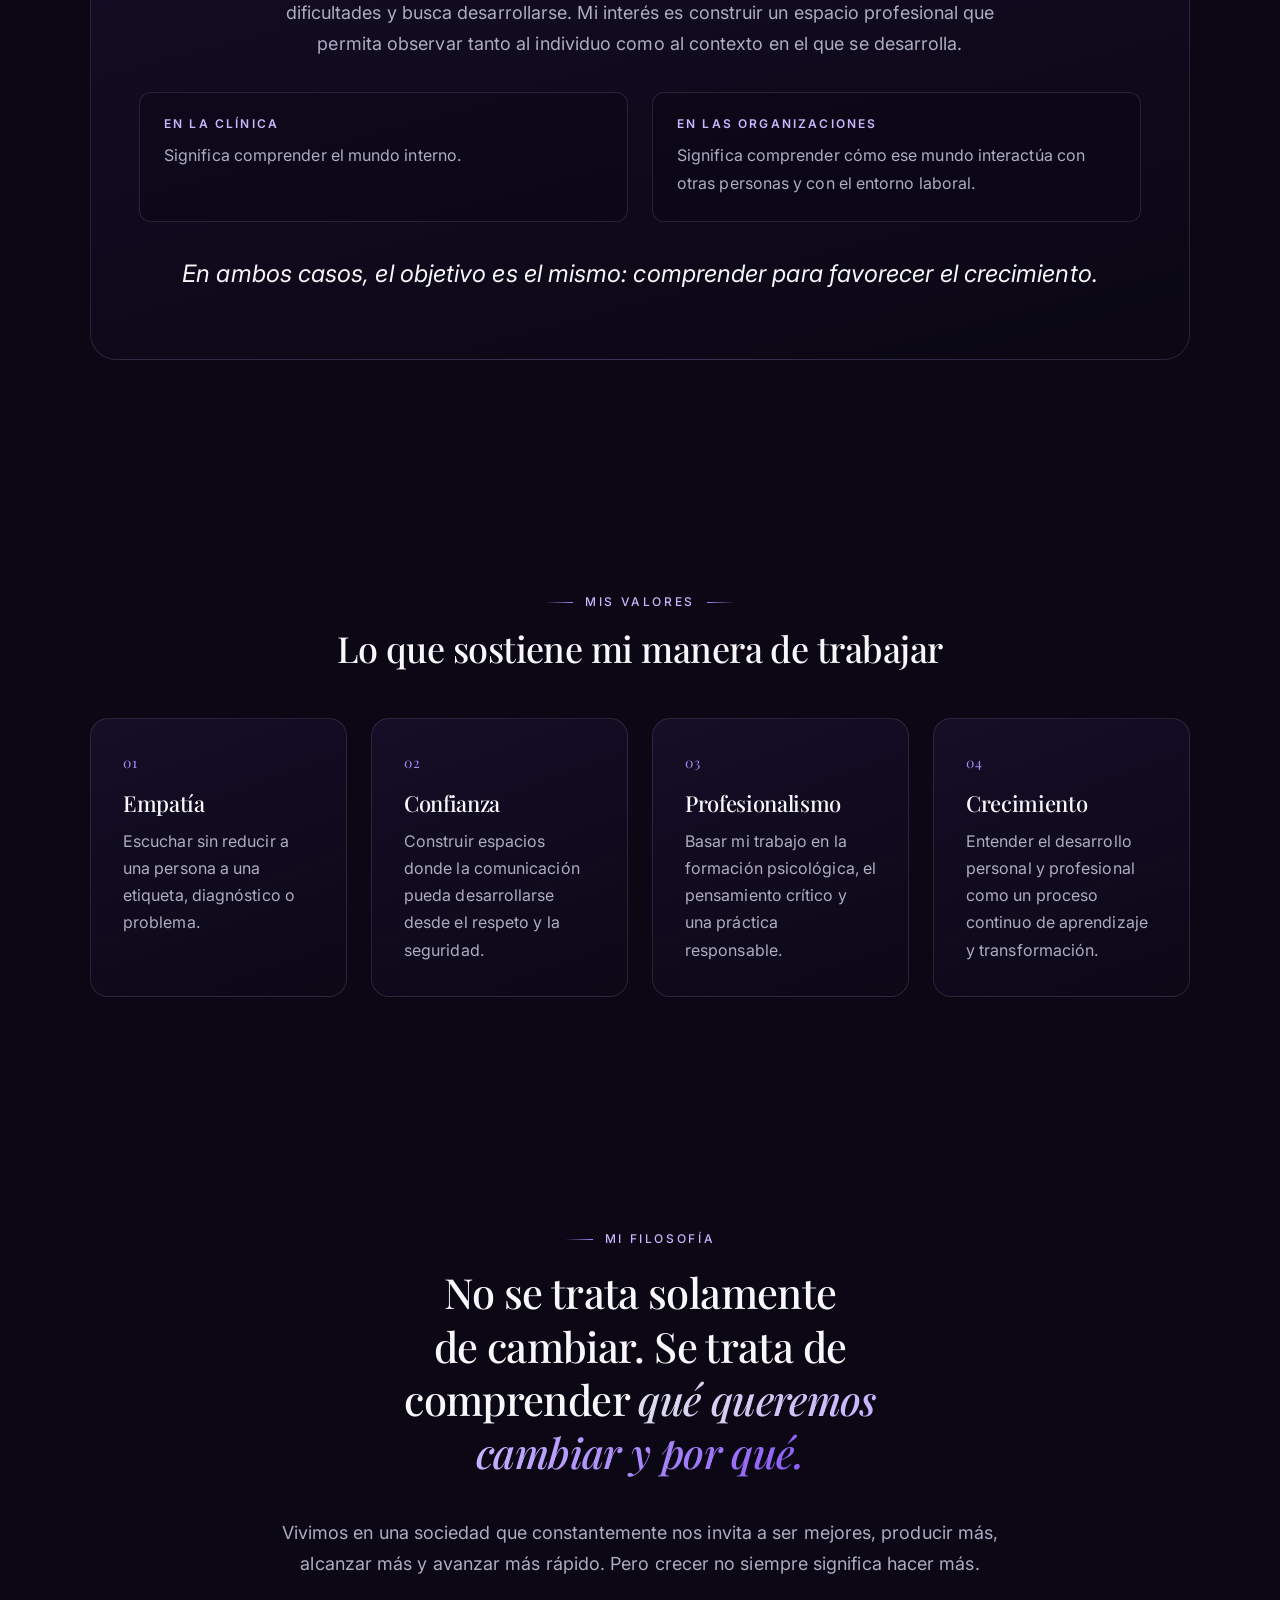
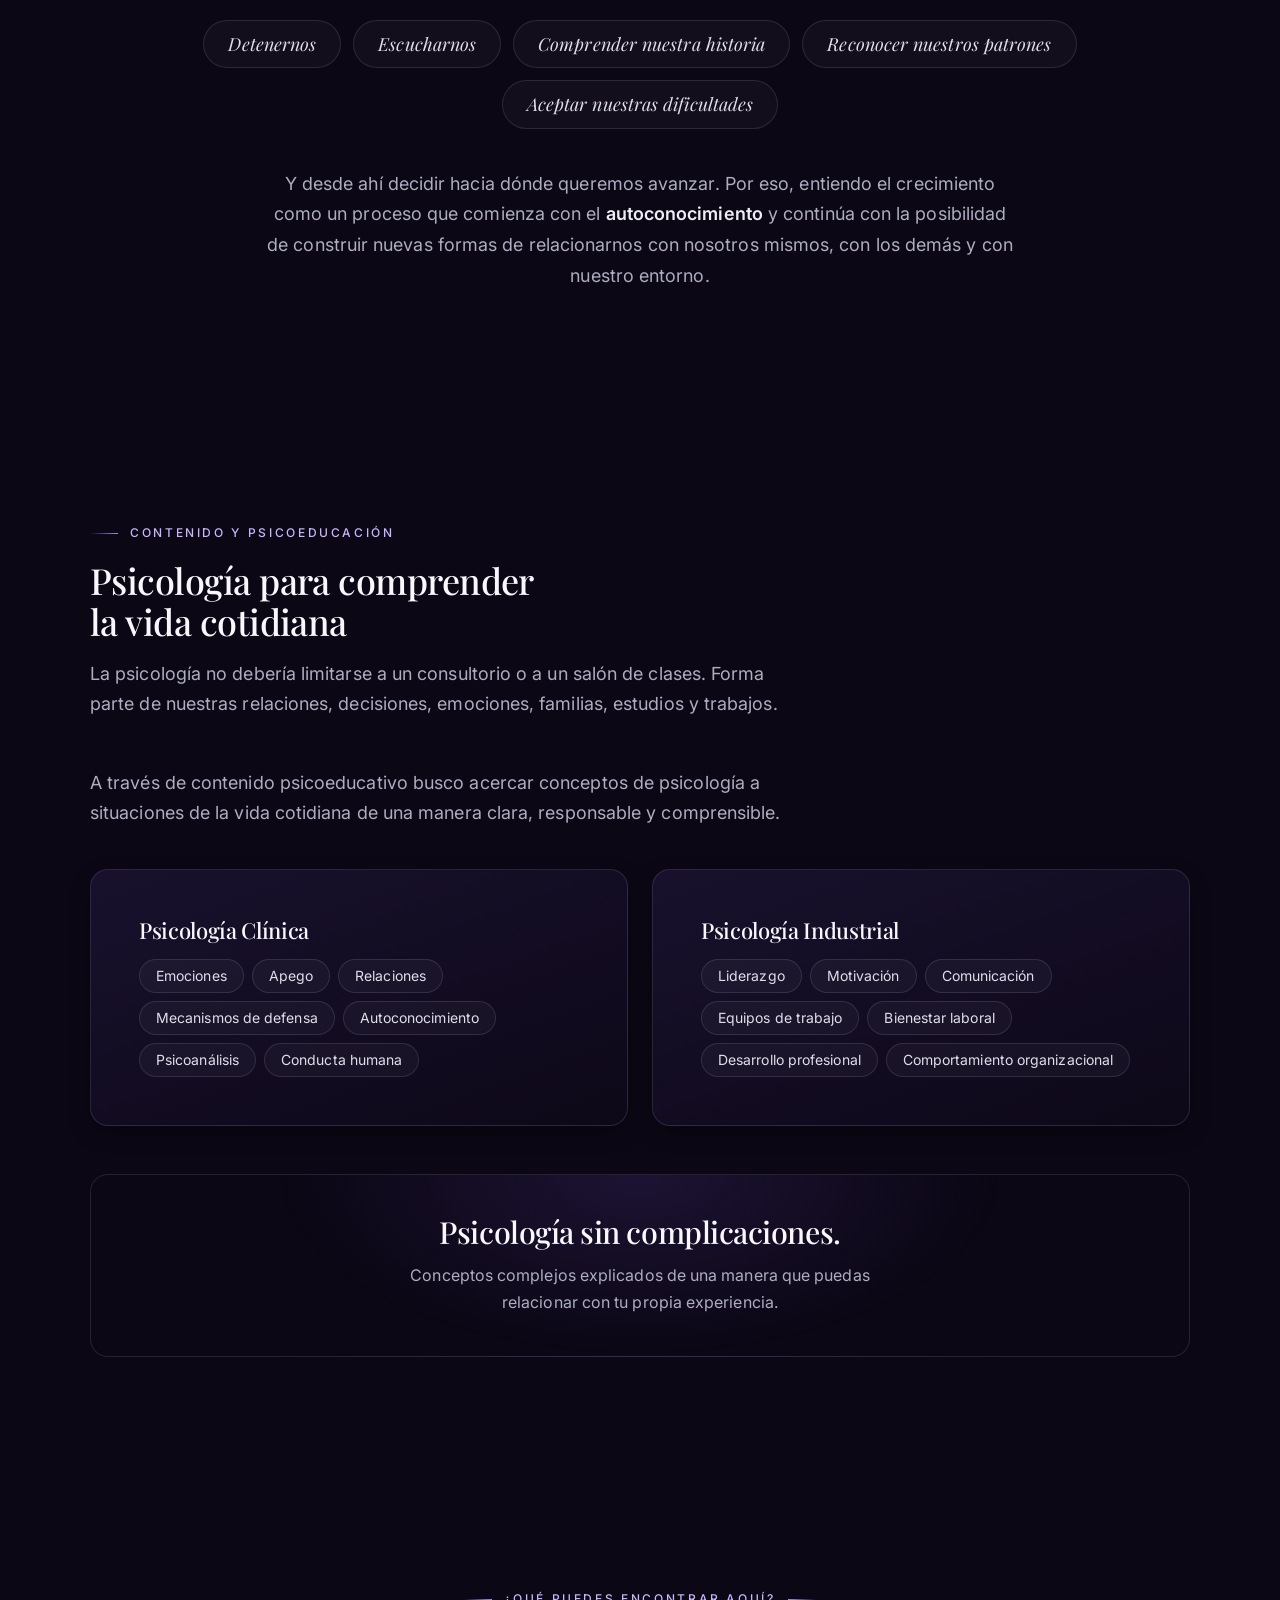
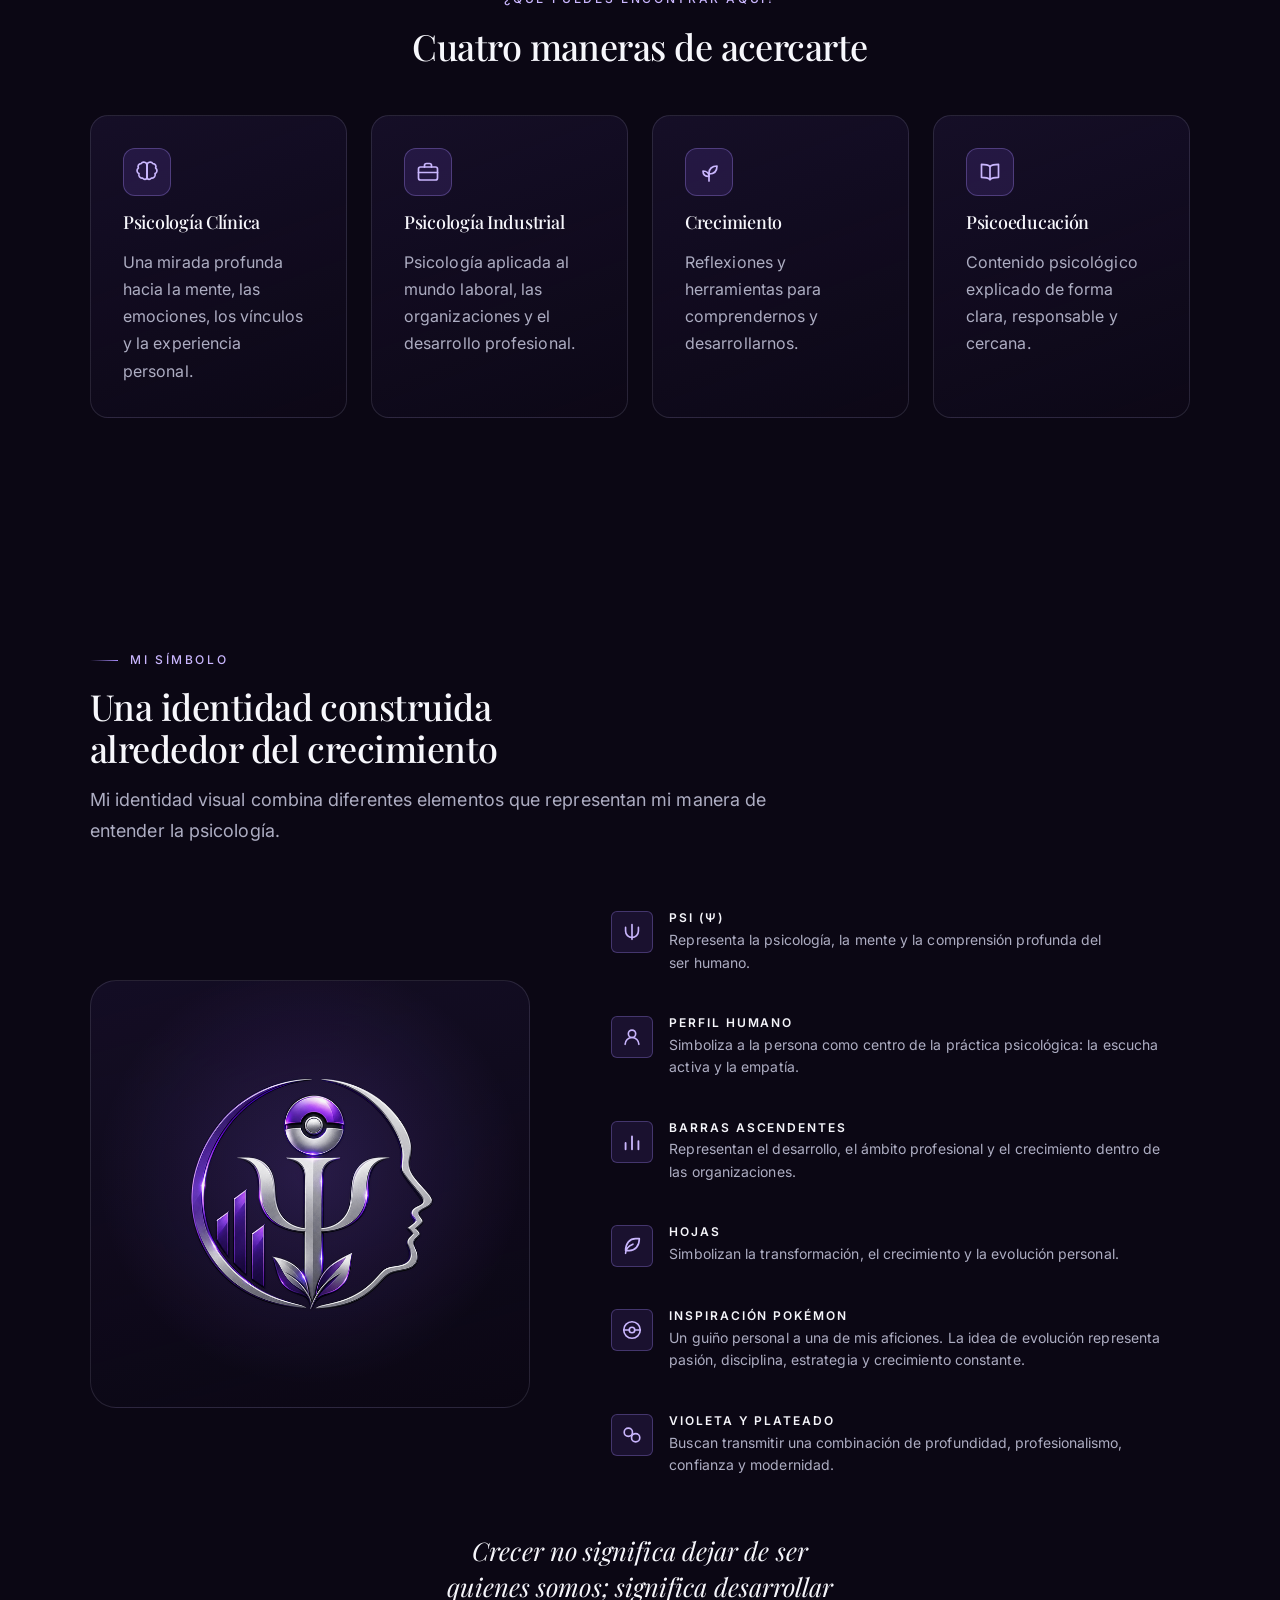
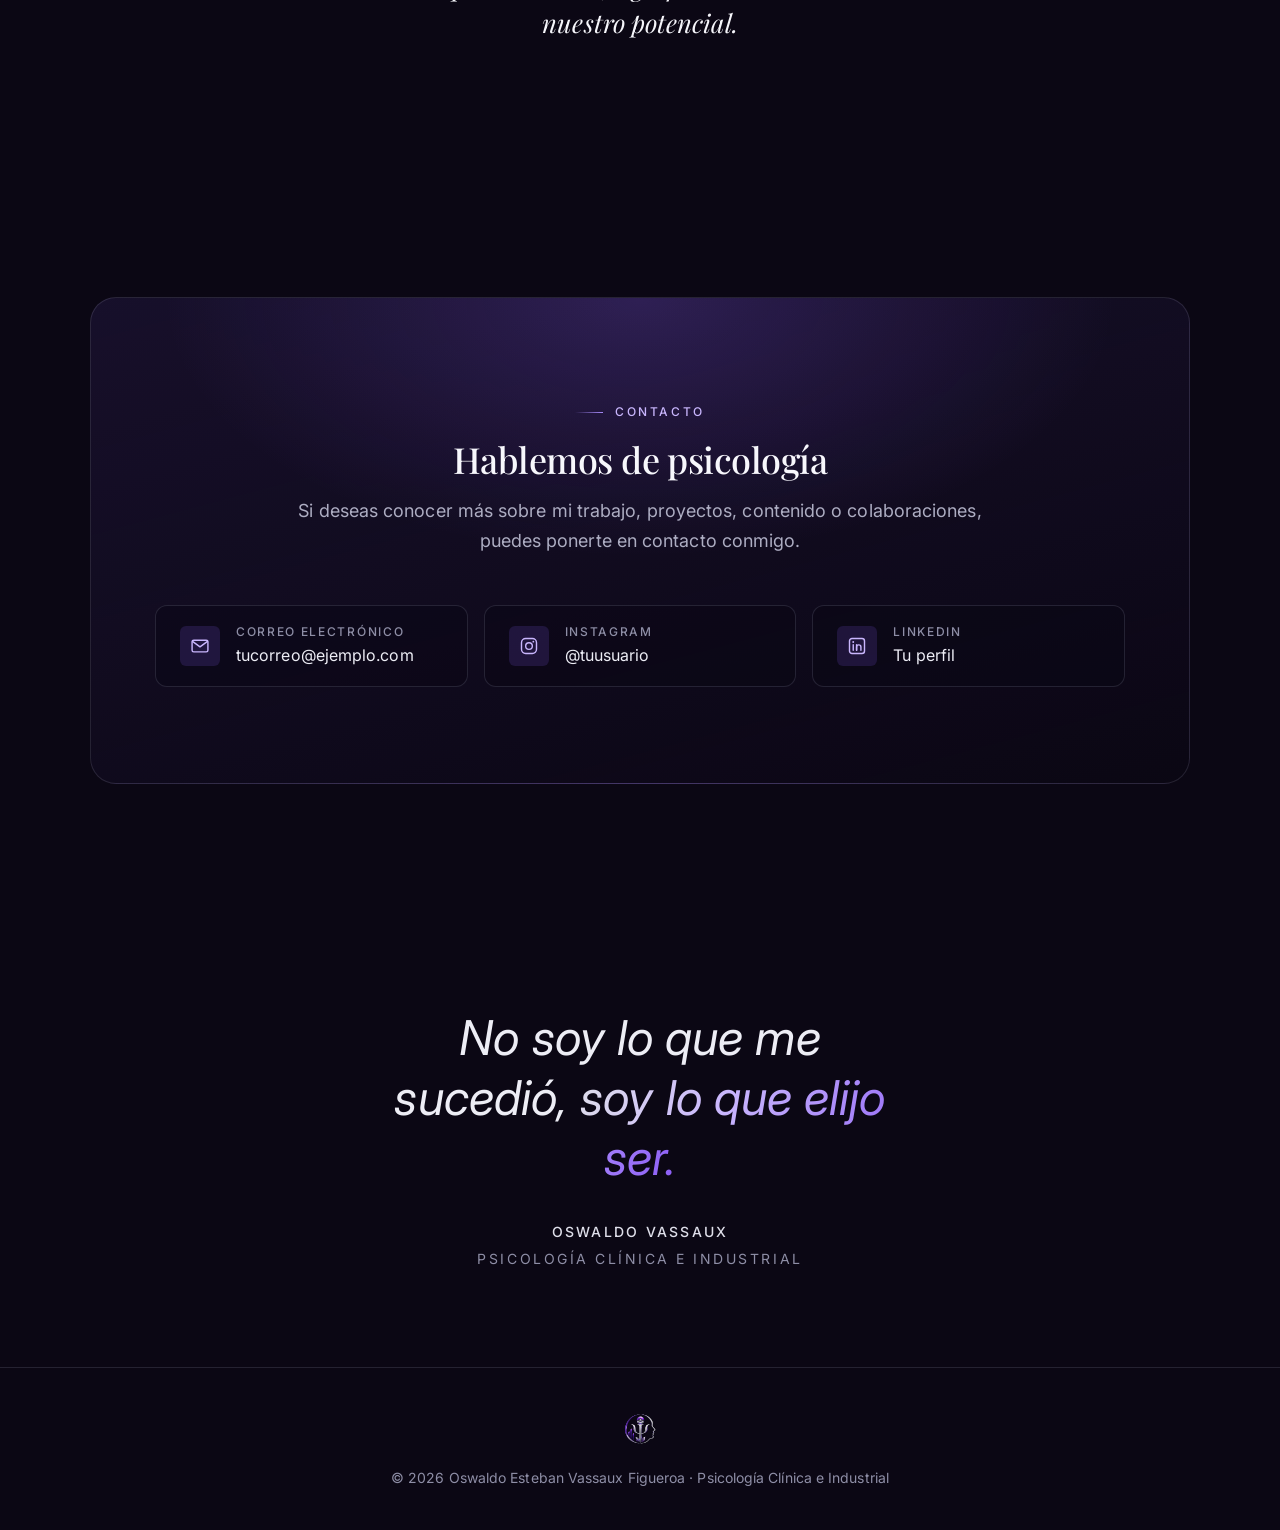
==== commit 5cb93be1: "feat: usar el logo original en lugar del emblema dibujado a mano Reemplaza el SVG reconstruido a man" ====
--- a/index.html
+++ b/index.html
@@ -11,6 +11,11 @@
 <meta property="og:locale" content="es_GT">
 <meta property="og:title" content="Oswaldo Vassaux — Psicología Clínica e Industrial">
 <meta property="og:description" content="Comprender la mente. Potenciar a la persona.">
+<meta property="og:image" content="assets/img/og.jpg">
+<meta name="twitter:card" content="summary_large_image">
+
+<link rel="icon" href="assets/img/favicon-32.png" sizes="32x32" type="image/png">
+<link rel="apple-touch-icon" href="assets/img/apple-touch-icon.png">
 
 <link rel="preconnect" href="https://fonts.googleapis.com">
 <link rel="preconnect" href="https://fonts.gstatic.com" crossorigin>
@@ -22,86 +27,7 @@
 
 <a class="skip-link" href="#main">Saltar al contenido principal</a>
 
-<!-- ============================================================
-     BRAND MARK — emblema reutilizable
-     ============================================================ -->
-<svg width="0" height="0" aria-hidden="true" focusable="false" style="position:absolute">
-  <defs>
-    <!-- userSpaceOnUse: un trazo vertical tiene bounding box de ancho 0,
-         así que objectBoundingBox haría desaparecer el tallo del Psi. -->
-    <linearGradient id="gSilver" gradientUnits="userSpaceOnUse" x1="45" y1="25" x2="170" y2="175">
-      <stop offset="0%"   stop-color="#F5F5FA"/>
-      <stop offset="45%"  stop-color="#C6C6D6"/>
-      <stop offset="100%" stop-color="#8A8A9E"/>
-    </linearGradient>
-    <linearGradient id="gViolet" gradientUnits="userSpaceOnUse" x1="45" y1="95" x2="140" y2="170">
-      <stop offset="0%"   stop-color="#C9B6FD"/>
-      <stop offset="55%"  stop-color="#8B5CF6"/>
-      <stop offset="100%" stop-color="#6D28D9"/>
-    </linearGradient>
-    <linearGradient id="gRing" gradientUnits="userSpaceOnUse" x1="25" y1="170" x2="175" y2="30">
-      <stop offset="0%"   stop-color="#6D28D9"/>
-      <stop offset="45%"  stop-color="#A78BFA"/>
-      <stop offset="100%" stop-color="#DFDFEA"/>
-    </linearGradient>
-
-    <symbol id="mark" viewBox="0 0 200 200">
-      <!-- anillo (mitad izquierda) -->
-      <path d="M100 22 A78 78 0 0 0 100 178"
-            fill="none" stroke="url(#gRing)" stroke-width="5.5" stroke-linecap="round"/>
-
-      <!-- perfil humano (mitad derecha): frente, ceja, nariz, labios, mentón -->
-      <path d="M100 22 C136 22 164 46 169 78
-               C172 93 167 101 162 109
-               C159 112 158 113 160 115
-               C166 120 180 122 180 129
-               C180 133 168 132 164 135
-               C160 138 168 138 168 141
-               C168 145 162 144 163 148
-               C164 152 169 154 167 159
-               C164 166 154 169 148 172
-               C132 179 116 178 100 178"
-            fill="none" stroke="url(#gSilver)" stroke-width="6"
-            stroke-linecap="round" stroke-linejoin="round"/>
-
-      <!-- barras (ámbito organizacional) -->
-      <g fill="url(#gViolet)">
-        <rect x="35" y="100" width="12" height="40" rx="2"/>
-        <rect x="49" y="90"  width="12" height="50" rx="2"/>
-        <rect x="63" y="110" width="12" height="30" rx="2"/>
-      </g>
-
-      <!-- hojas (crecimiento) -->
-      <g fill="url(#gViolet)">
-        <path d="M100 147 Q79.6 154.8 74 176 Q94.4 168.2 100 147 Z"/>
-        <path d="M100 160 Q106.2 140.7 126 136 Q119.8 155.3 100 160 Z"/>
-      </g>
-      <g fill="none" stroke="#3B1D75" stroke-width="1.3" stroke-linecap="round" opacity="0.45">
-        <path d="M99 149 L76 174"/>
-        <path d="M101 158 L124 138"/>
-      </g>
-
-      <!-- símbolo Psi (tridente): brazos curvos con la punta abierta hacia afuera
-           + prong central rematado en punta y tallo que baja completo -->
-      <path d="M48 70 C55 80 59 94 61 110
-               C64 125 79 133 100 133
-               C121 133 136 125 139 110
-               C141 94 145 80 152 70"
-            fill="none" stroke="url(#gSilver)" stroke-width="12"
-            stroke-linecap="round" stroke-linejoin="round"/>
-      <path d="M100 64 L105 78 L105 158 L100 172 L95 158 L95 78 Z" fill="url(#gSilver)"/>
-
-      <!-- guiño Pokémon -->
-      <g>
-        <path d="M80 42 A20 20 0 0 1 120 42 Z" fill="url(#gViolet)"/>
-        <path d="M80 42 A20 20 0 0 0 120 42 Z" fill="url(#gSilver)"/>
-        <rect x="79" y="38.5" width="42" height="7" fill="#0B0714"/>
-        <circle cx="100" cy="42" r="8" fill="#0B0714"/>
-        <circle cx="100" cy="42" r="4.5" fill="url(#gSilver)"/>
-      </g>
-    </symbol>
-  </defs>
-</svg>
+<!-- Emblema de marca: assets/img/marca.png -->
 
 <!-- ============================================================
      HEADER
@@ -110,7 +36,7 @@
   <div class="container header__inner">
 
     <a class="brand" href="#inicio" aria-label="Oswaldo Vassaux — inicio">
-      <svg class="mark mark--nav" viewBox="0 0 200 200" aria-hidden="true" focusable="false"><use href="#mark"/></svg>
+      <img class="mark mark--nav" src="assets/img/marca.png" alt="" width="640" height="640" decoding="async">
       <span class="brand__text">
         <span class="brand__name">Oswaldo Vassaux</span>
         <span class="brand__role">Psicología Clínica e Industrial</span>
@@ -147,10 +73,9 @@
 
     <div class="hero__mark-wrap reveal">
       <span class="hero__halo" aria-hidden="true"></span>
-      <svg class="mark mark--hero" viewBox="0 0 200 200" role="img"
-           aria-label="Emblema de Oswaldo Vassaux: símbolo Psi sobre un perfil humano, con barras ascendentes, hojas y una referencia a Pokémon.">
-        <use href="#mark"/>
-      </svg>
+      <img class="mark mark--hero" src="assets/img/marca.png"
+           alt="Emblema de Oswaldo Vassaux: símbolo Psi sobre un perfil humano, con barras ascendentes, hojas y una referencia a Pokémon."
+           width="640" height="640" fetchpriority="high" decoding="async">
     </div>
 
     <div>
@@ -648,7 +573,7 @@
     <div class="symbol">
 
       <div class="symbol__stage reveal">
-        <svg class="mark mark--panel" viewBox="0 0 200 200" aria-hidden="true" focusable="false"><use href="#mark"/></svg>
+        <img class="mark mark--panel" src="assets/img/marca.png" alt="" width="640" height="640" loading="lazy" decoding="async">
       </div>
 
       <ul class="legend reveal" style="--reveal-delay:100ms">
@@ -820,7 +745,7 @@
      ============================================================ -->
 <footer class="footer">
   <div class="container footer__inner">
-    <svg class="mark mark--nav" viewBox="0 0 200 200" aria-hidden="true" focusable="false"><use href="#mark"/></svg>
+    <img class="mark mark--nav" src="assets/img/marca.png" alt="" width="640" height="640" loading="lazy" decoding="async">
     <p class="footer__note">
       © <span id="year">2026</span> Oswaldo Esteban Vassaux Figueroa · Psicología Clínica e Industrial
     </p>
--- a/assets/css/styles.css
+++ b/assets/css/styles.css
@@ -303,13 +303,14 @@
    4. BRAND MARK
    -------------------------------------------------------------------------- */
 
-.mark { display: block; }
-.mark--nav   { width: 40px; }
-.mark--hero  { width: clamp(150px, 34vw, 230px); }
-.mark--panel { width: clamp(180px, 40vw, 300px); }
-
+.mark { display: block; height: auto; }
+.mark--nav   { width: 42px; }
+.mark--hero  { width: clamp(190px, 42vw, 300px); }
+.mark--panel { width: clamp(200px, 44vw, 330px); }
+
+/* El PNG ya trae su propio brillo metálico: solo una sombra sutil de apoyo */
 .mark--hero {
-  filter: drop-shadow(0 18px 44px rgba(139, 92, 246, 0.42));
+  filter: drop-shadow(0 16px 40px rgba(139, 92, 246, 0.30));
 }
 
 /* --------------------------------------------------------------------------
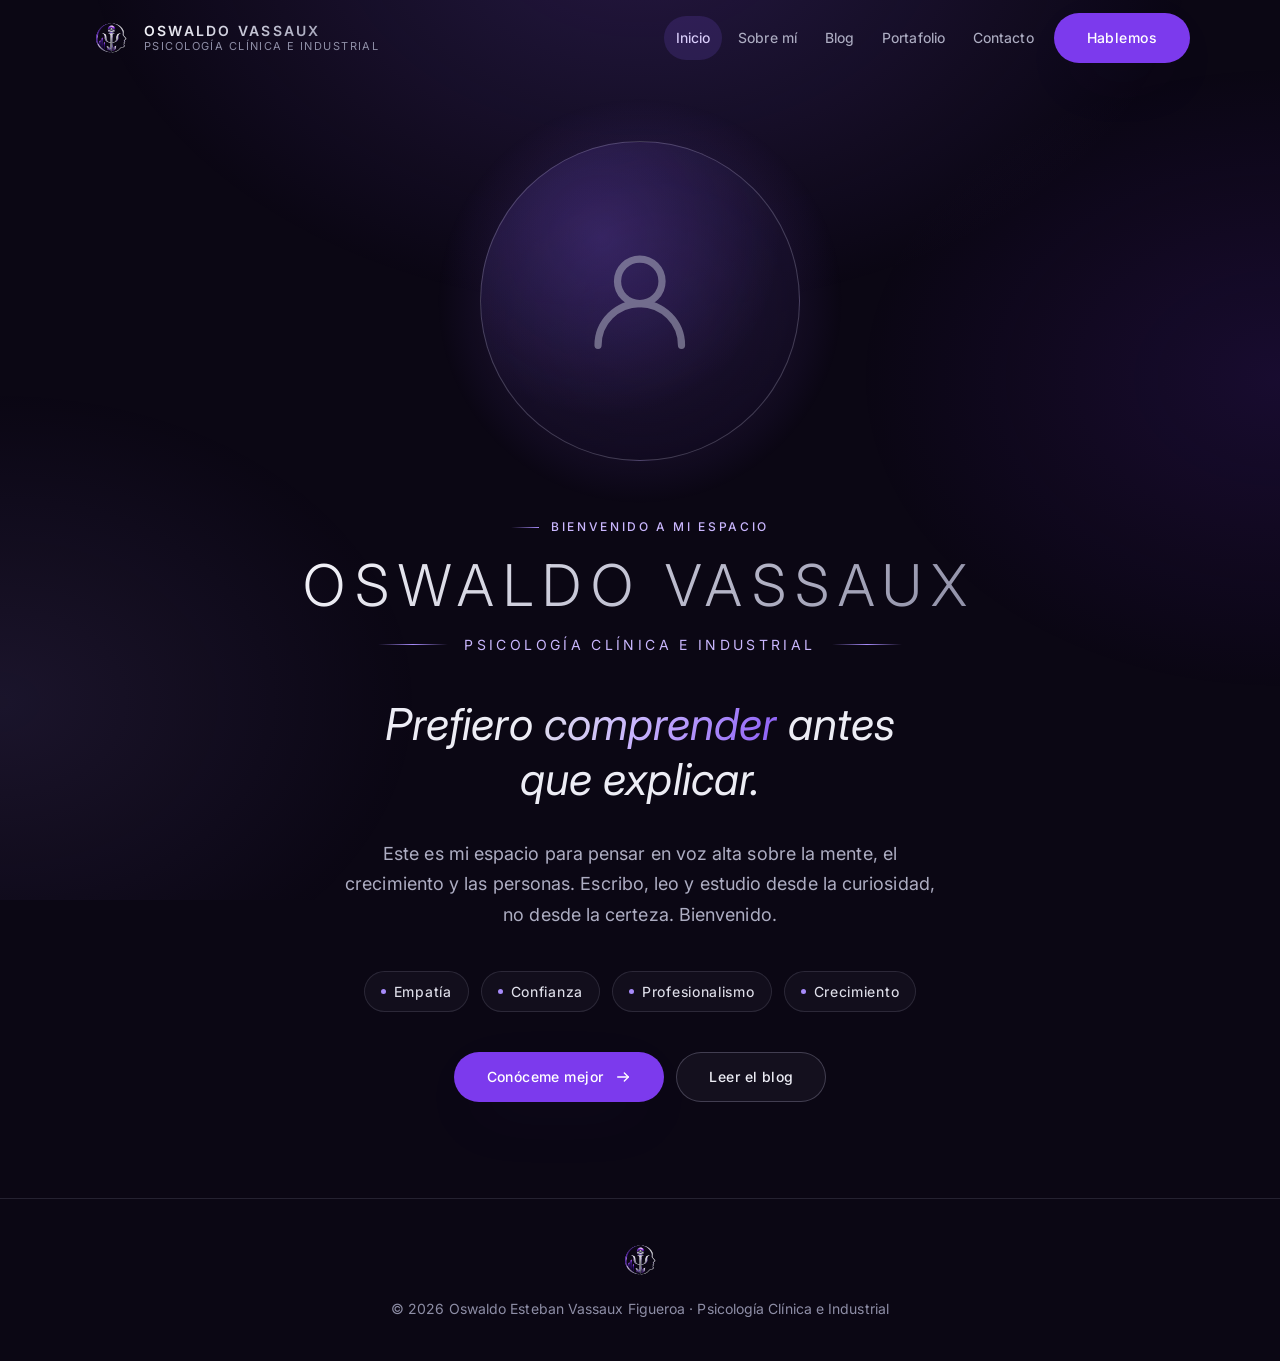
==== commit ae0f7b29: "feat: reestructurar como sitio multi-pagina con Home, Sobre mi, Blog y Portafolio/Contacto Reorganiz" ====
--- a/index.html
+++ b/index.html
@@ -4,7 +4,7 @@
 <meta charset="UTF-8">
 <meta name="viewport" content="width=device-width, initial-scale=1">
 <title>Oswaldo Vassaux — Psicología Clínica e Industrial</title>
-<meta name="description" content="Portafolio de Oswaldo Esteban Vassaux Figueroa. Psicología Clínica e Industrial/Organizacional: comprender la mente, potenciar a la persona.">
+<meta name="description" content="Oswaldo Esteban Vassaux Figueroa. Estudiante de Psicología Clínica e Industrial/Organizacional. Comprender la mente, potenciar a la persona.">
 <meta name="theme-color" content="#0B0714">
 
 <meta property="og:type" content="website">
@@ -27,15 +27,13 @@
 
 <a class="skip-link" href="#main">Saltar al contenido principal</a>
 
-<!-- Emblema de marca: assets/img/marca.png -->
-
 <!-- ============================================================
      HEADER
      ============================================================ -->
 <header class="header" id="header">
   <div class="container header__inner">
 
-    <a class="brand" href="#inicio" aria-label="Oswaldo Vassaux — inicio">
+    <a class="brand" href="index.html" aria-label="Oswaldo Vassaux — inicio">
       <img class="mark mark--nav" src="assets/img/marca.png" alt="" width="640" height="640" decoding="async">
       <span class="brand__text">
         <span class="brand__name">Oswaldo Vassaux</span>
@@ -50,14 +48,13 @@
 
     <nav class="nav" id="primaryNav" aria-label="Navegación principal">
       <ul class="nav__list">
-        <li><a class="nav__link" href="#sobre-mi">Sobre mí</a></li>
-        <li><a class="nav__link" href="#vision">Visión</a></li>
-        <li><a class="nav__link" href="#areas">Áreas</a></li>
-        <li><a class="nav__link" href="#valores">Valores</a></li>
-        <li><a class="nav__link" href="#contenido">Contenido</a></li>
-        <li><a class="nav__link" href="#simbolo">Símbolo</a></li>
+        <li><a class="nav__link" href="index.html">Inicio</a></li>
+        <li><a class="nav__link" href="sobre-mi.html">Sobre mí</a></li>
+        <li><a class="nav__link" href="blog.html">Blog</a></li>
+        <li><a class="nav__link" href="portafolio.html">Portafolio</a></li>
+        <li><a class="nav__link" href="contacto.html">Contacto</a></li>
       </ul>
-      <a class="btn btn--primary" href="#contacto">Hablemos</a>
+      <a class="btn btn--primary" href="contacto.html">Hablemos</a>
     </nav>
 
   </div>
@@ -66,36 +63,40 @@
 <main id="main">
 
 <!-- ============================================================
-     HERO
+     HERO — bienvenida + foto personal
      ============================================================ -->
 <section class="hero" id="inicio">
   <div class="container hero__grid">
 
-    <div class="hero__mark-wrap reveal">
+    <div class="hero__photo-wrap reveal">
       <span class="hero__halo" aria-hidden="true"></span>
-      <img class="mark mark--hero" src="assets/img/marca.png"
-           alt="Emblema de Oswaldo Vassaux: símbolo Psi sobre un perfil humano, con barras ascendentes, hojas y una referencia a Pokémon."
-           width="640" height="640" fetchpriority="high" decoding="async">
+      <!--
+        Reemplazar este bloque por la fotografía real:
+        <img class="hero__photo" src="assets/img/foto-oswaldo.jpg"
+             alt="Oswaldo Vassaux" width="640" height="640">
+      -->
+      <span class="avatar-placeholder" role="img" aria-label="Retrato de Oswaldo Vassaux — fotografía próximamente">
+        <svg viewBox="0 0 24 24" fill="none" stroke="currentColor" stroke-width="1.3" stroke-linecap="round" stroke-linejoin="round" aria-hidden="true">
+          <circle cx="12" cy="8.5" r="4"/><path d="M4.5 20a7.5 7.5 0 0 1 15 0"/>
+        </svg>
+      </span>
     </div>
 
     <div>
+      <p class="eyebrow reveal" style="justify-content:center">Bienvenido a mi espacio</p>
+
       <h1 class="hero__name reveal" style="--reveal-delay:60ms">Oswaldo Vassaux</h1>
       <p class="hero__role reveal" style="--reveal-delay:120ms">Psicología Clínica e Industrial</p>
 
       <p class="hero__tagline reveal" style="--reveal-delay:180ms">
-        Comprender la mente. <em>Potenciar a la persona.</em>
+        Prefiero <em>comprender</em> antes que explicar.
       </p>
 
       <div class="hero__body reveal" style="--reveal-delay:240ms">
         <p>
-          La psicología es, para mí, una herramienta para comprender aquello que muchas veces
-          no podemos expresar con palabras: nuestros pensamientos, emociones, comportamientos,
-          relaciones y la manera en que nos desenvolvemos en los diferentes espacios de nuestra vida.
-        </p>
-        <p>
-          Mi propósito es integrar una mirada humana y profesional de la psicología, enfocándome
-          tanto en el bienestar individual como en el desarrollo de las personas dentro de los
-          espacios laborales y organizacionales.
+          Este es mi espacio para pensar en voz alta sobre la mente, el crecimiento
+          y las personas. Escribo, leo y estudio desde la curiosidad, no desde la
+          certeza. Bienvenido.
         </p>
       </div>
 
@@ -107,634 +108,14 @@
       </ul>
 
       <div class="hero__actions reveal" style="--reveal-delay:360ms">
-        <a class="btn btn--primary" href="#contacto">
-          Hablemos de psicología
+        <a class="btn btn--primary" href="sobre-mi.html">
+          Conóceme mejor
           <svg class="btn__icon" viewBox="0 0 24 24" fill="none" stroke="currentColor" stroke-width="2" stroke-linecap="round" stroke-linejoin="round" aria-hidden="true"><path d="M4 12h16"/><path d="m14 6 6 6-6 6"/></svg>
         </a>
-        <a class="btn btn--ghost" href="#areas">Conocer mis áreas</a>
+        <a class="btn btn--ghost" href="blog.html">Leer el blog</a>
       </div>
-
-      <a class="hero__scroll" href="#sobre-mi">
-        Continuar
-        <svg width="18" height="18" viewBox="0 0 24 24" fill="none" stroke="currentColor" stroke-width="1.8" stroke-linecap="round" stroke-linejoin="round" aria-hidden="true"><path d="m6 9 6 6 6-6"/></svg>
-      </a>
     </div>
 
-  </div>
-</section>
-
-<div class="container"><hr class="rule"></div>
-
-<!-- ============================================================
-     SOBRE MÍ
-     ============================================================ -->
-<section class="section" id="sobre-mi">
-  <div class="container">
-
-    <header class="section__head reveal">
-      <p class="eyebrow">Sobre mí</p>
-      <h2 class="section__title">Una mirada humana hacia la psicología</h2>
-    </header>
-
-    <div class="prose reveal" style="--reveal-delay:80ms">
-      <p>
-        Soy <strong>Oswaldo Esteban Vassaux Figueroa</strong>, estudiante de Psicología con interés
-        en dos áreas que considero muy importantes en la actualidad: la <strong>Psicología Clínica</strong>
-        y la <strong>Psicología Industrial/Organizacional</strong>.
-      </p>
-      <p>
-        Dentro del ámbito clínico, mi principal interés se encuentra en el enfoque psicoanalítico,
-        especialmente en la comprensión de los procesos inconscientes, la historia personal, los
-        vínculos y aquellos patrones que pueden influir en nuestra manera de relacionarnos con
-        nosotros mismos y con los demás.
-      </p>
-      <p>
-        Al mismo tiempo, la Psicología Industrial me permite explorar cómo las personas se
-        desarrollan dentro de las organizaciones, cómo influyen las relaciones laborales en nuestro
-        bienestar y cómo la psicología puede contribuir a construir espacios de trabajo más
-        saludables y humanos.
-      </p>
-      <p>
-        Considero que una persona no puede separarse completamente de los diferentes contextos
-        en los que vive. Somos individuos con una historia, emociones, necesidades y metas; pero
-        también somos estudiantes, profesionales, compañeros, líderes, colaboradores y miembros
-        de diferentes grupos.
-      </p>
-      <p><em>Por eso, mi visión de la psicología busca comprender a la persona de manera integral.</em></p>
-    </div>
-
-  </div>
-</section>
-
-<!-- ============================================================
-     MI VISIÓN
-     ============================================================ -->
-<section class="section section--tight" id="vision">
-  <div class="container">
-
-    <header class="section__head section__head--center reveal">
-      <p class="eyebrow">Mi visión</p>
-      <h2 class="section__title">Comprender antes de intervenir.</h2>
-      <p class="section__lead">
-        Creo que la psicología comienza con algo fundamental: escuchar y comprender.
-      </p>
-    </header>
-
-    <div class="areas">
-      <article class="panel panel--interactive reveal">
-        <h3 class="panel__title">Detrás de cada señal, un significado</h3>
-        <p class="panel__text">
-          No todas las personas viven las mismas experiencias de la misma manera. Detrás de una
-          conducta existe una historia; detrás de una emoción existe un significado; y detrás de
-          muchas dificultades existen necesidades que merecen ser comprendidas.
-        </p>
-      </article>
-
-      <article class="panel panel--interactive reveal" style="--reveal-delay:100ms">
-        <h3 class="panel__title">Ciencia, criterio y sensibilidad</h3>
-        <p class="panel__text">
-          Mi objetivo es acercarme a la psicología desde una perspectiva que combine conocimiento
-          científico, pensamiento crítico y sensibilidad humana. Porque comprender no significa
-          justificarlo todo: significa tener la oportunidad de observarnos con mayor claridad para
-          decidir qué queremos transformar.
-        </p>
-      </article>
-    </div>
-
-  </div>
-</section>
-
-<!-- ============================================================
-     ÁREAS DE INTERÉS
-     ============================================================ -->
-<section class="section" id="areas">
-  <div class="container">
-
-    <header class="section__head section__head--center reveal">
-      <p class="eyebrow">Áreas de interés</p>
-      <h2 class="section__title">Dos caminos, una misma perspectiva</h2>
-    </header>
-
-    <div class="areas">
-
-      <!-- Clínica -->
-      <article class="panel area reveal">
-        <span class="area__badge">
-          <svg viewBox="0 0 24 24" fill="none" stroke="currentColor" stroke-width="1.7" stroke-linecap="round" stroke-linejoin="round" aria-hidden="true">
-            <path d="M12 5.2a3.2 3.2 0 0 0-5.9-1.6A3 3 0 0 0 3.4 8a3.2 3.2 0 0 0 .6 5.6A3.2 3.2 0 0 0 7.5 18a3.2 3.2 0 0 0 4.5.4Z"/>
-            <path d="M12 5.2a3.2 3.2 0 0 1 5.9-1.6A3 3 0 0 1 20.6 8a3.2 3.2 0 0 1-.6 5.6A3.2 3.2 0 0 1 16.5 18a3.2 3.2 0 0 1-4.5.4Z"/>
-            <path d="M12 5.2v13.2"/>
-          </svg>
-          Psicología Clínica
-        </span>
-
-        <div>
-          <h3 class="area__title">Comprender el mundo interno</h3>
-          <p class="area__sub">Enfoque psicoanalítico</p>
-        </div>
-
-        <div>
-          <p class="area__text">
-            La Psicología Clínica busca comprender las experiencias emocionales, cognitivas y
-            conductuales que forman parte de la vida de cada persona.
-          </p>
-          <p class="area__text">
-            Mi interés clínico se encuentra particularmente relacionado con el enfoque
-            psicoanalítico, que permite explorar aspectos profundos de la experiencia humana,
-            incluyendo la historia personal, los vínculos, los conflictos internos y los procesos
-            inconscientes.
-          </p>
-        </div>
-
-        <div>
-          <p class="chips__label" id="chips-clinica">Temas de interés</p>
-          <ul class="chips" aria-labelledby="chips-clinica">
-            <li class="chip">Autoconocimiento</li>
-            <li class="chip">Relaciones interpersonales</li>
-            <li class="chip">Apego y vínculos</li>
-            <li class="chip">Emociones y conducta</li>
-            <li class="chip">Procesos inconscientes</li>
-            <li class="chip">Historia personal</li>
-            <li class="chip">Patrones de comportamiento</li>
-            <li class="chip">Desarrollo personal</li>
-            <li class="chip">Bienestar psicológico</li>
-          </ul>
-        </div>
-
-        <blockquote class="quote">
-          Conocernos no siempre cambia nuestro pasado, pero puede cambiar la manera en que
-          comprendemos nuestro presente.
-        </blockquote>
-      </article>
-
-      <!-- Industrial -->
-      <article class="panel area reveal" style="--reveal-delay:100ms">
-        <span class="area__badge">
-          <svg viewBox="0 0 24 24" fill="none" stroke="currentColor" stroke-width="1.7" stroke-linecap="round" stroke-linejoin="round" aria-hidden="true">
-            <rect x="2.5" y="7" width="19" height="13" rx="2"/>
-            <path d="M8.5 7V5.5a2 2 0 0 1 2-2h3a2 2 0 0 1 2 2V7"/>
-            <path d="M2.5 12.5h19"/>
-          </svg>
-          Psicología Industrial
-        </span>
-
-        <div>
-          <h3 class="area__title">Comprender a las personas dentro de las organizaciones</h3>
-          <p class="area__sub">Ámbito organizacional</p>
-        </div>
-
-        <div>
-          <p class="area__text">
-            Las organizaciones están formadas por personas. Por eso, comprender el comportamiento
-            humano es fundamental para construir equipos, liderazgos y espacios laborales más
-            saludables.
-          </p>
-          <p class="area__text">
-            Mi interés en la Psicología Industrial y Organizacional se centra en comprender cómo
-            las personas interactúan dentro del trabajo y cómo diferentes factores psicológicos
-            pueden influir en su desempeño, motivación y bienestar.
-          </p>
-        </div>
-
-        <div>
-          <p class="chips__label" id="chips-industrial">Temas de interés</p>
-          <ul class="chips" aria-labelledby="chips-industrial">
-            <li class="chip">Liderazgo</li>
-            <li class="chip">Motivación laboral</li>
-            <li class="chip">Comunicación</li>
-            <li class="chip">Trabajo en equipo</li>
-            <li class="chip">Clima organizacional</li>
-            <li class="chip">Cultura organizacional</li>
-            <li class="chip">Selección de personal</li>
-            <li class="chip">Desarrollo profesional</li>
-            <li class="chip">Inteligencia emocional</li>
-            <li class="chip">Bienestar laboral</li>
-            <li class="chip">Manejo de conflictos</li>
-            <li class="chip">Desarrollo de habilidades</li>
-          </ul>
-        </div>
-
-        <blockquote class="quote">
-          Una organización puede tener grandes objetivos, pero son las personas quienes hacen
-          posible alcanzarlos.
-        </blockquote>
-      </article>
-
-    </div>
-  </div>
-</section>
-
-<!-- ============================================================
-     CONVERGENCIA
-     ============================================================ -->
-<section class="section section--tight" id="persona">
-  <div class="container">
-    <div class="converge reveal">
-
-      <div>
-        <p class="eyebrow" style="justify-content:center">Una psicología centrada en la persona</p>
-        <p class="converge__statement">
-          Detrás de cada conducta existe <strong>una persona</strong>.
-        </p>
-      </div>
-
-      <p class="section__lead" style="text-align:center;margin-inline:auto">
-        Una persona que piensa, siente, tiene una historia, establece vínculos, enfrenta
-        dificultades y busca desarrollarse. Mi interés es construir un espacio profesional que
-        permita observar tanto al individuo como al contexto en el que se desarrolla.
-      </p>
-
-      <div class="converge__cols">
-        <div class="converge__col">
-          <h3>En la clínica</h3>
-          <p>Significa comprender el mundo interno.</p>
-        </div>
-        <div class="converge__col">
-          <h3>En las organizaciones</h3>
-          <p>Significa comprender cómo ese mundo interactúa con otras personas y con el entorno laboral.</p>
-        </div>
-      </div>
-
-      <p class="converge__goal">En ambos casos, el objetivo es el mismo: comprender para favorecer el crecimiento.</p>
-
-    </div>
-  </div>
-</section>
-
-<!-- ============================================================
-     VALORES
-     ============================================================ -->
-<section class="section" id="valores">
-  <div class="container">
-
-    <header class="section__head section__head--center reveal">
-      <p class="eyebrow">Mis valores</p>
-      <h2 class="section__title">Lo que sostiene mi manera de trabajar</h2>
-    </header>
-
-    <div class="values">
-      <article class="value reveal">
-        <h3 class="value__title">Empatía</h3>
-        <p class="value__text">Escuchar sin reducir a una persona a una etiqueta, diagnóstico o problema.</p>
-      </article>
-      <article class="value reveal" style="--reveal-delay:80ms">
-        <h3 class="value__title">Confianza</h3>
-        <p class="value__text">Construir espacios donde la comunicación pueda desarrollarse desde el respeto y la seguridad.</p>
-      </article>
-      <article class="value reveal" style="--reveal-delay:160ms">
-        <h3 class="value__title">Profesionalismo</h3>
-        <p class="value__text">Basar mi trabajo en la formación psicológica, el pensamiento crítico y una práctica responsable.</p>
-      </article>
-      <article class="value reveal" style="--reveal-delay:240ms">
-        <h3 class="value__title">Crecimiento</h3>
-        <p class="value__text">Entender el desarrollo personal y profesional como un proceso continuo de aprendizaje y transformación.</p>
-      </article>
-    </div>
-
-  </div>
-</section>
-
-<!-- ============================================================
-     FILOSOFÍA
-     ============================================================ -->
-<section class="section section--tight" id="filosofia">
-  <div class="container philosophy">
-
-    <p class="eyebrow reveal" style="justify-content:center">Mi filosofía</p>
-
-    <h2 class="philosophy__statement reveal" style="--reveal-delay:60ms">
-      No se trata solamente de cambiar. Se trata de comprender <em>qué queremos cambiar y por qué.</em>
-    </h2>
-
-    <div class="prose reveal" style="--reveal-delay:120ms">
-      <p>
-        Vivimos en una sociedad que constantemente nos invita a ser mejores, producir más,
-        alcanzar más y avanzar más rápido. Pero crecer no siempre significa hacer más.
-      </p>
-    </div>
-
-    <ul class="beats reveal" style="--reveal-delay:180ms">
-      <li class="beat">Detenernos</li>
-      <li class="beat">Escucharnos</li>
-      <li class="beat">Comprender nuestra historia</li>
-      <li class="beat">Reconocer nuestros patrones</li>
-      <li class="beat">Aceptar nuestras dificultades</li>
-    </ul>
-
-    <div class="prose reveal" style="--reveal-delay:240ms">
-      <p>
-        Y desde ahí decidir hacia dónde queremos avanzar. Por eso, entiendo el crecimiento como un
-        proceso que comienza con el <strong>autoconocimiento</strong> y continúa con la posibilidad
-        de construir nuevas formas de relacionarnos con nosotros mismos, con los demás y con
-        nuestro entorno.
-      </p>
-    </div>
-
-  </div>
-</section>
-
-<!-- ============================================================
-     CONTENIDO Y PSICOEDUCACIÓN
-     ============================================================ -->
-<section class="section" id="contenido">
-  <div class="container">
-
-    <header class="section__head reveal">
-      <p class="eyebrow">Contenido y psicoeducación</p>
-      <h2 class="section__title">Psicología para comprender la vida cotidiana</h2>
-      <p class="section__lead">
-        La psicología no debería limitarse a un consultorio o a un salón de clases. Forma parte de
-        nuestras relaciones, decisiones, emociones, familias, estudios y trabajos.
-      </p>
-    </header>
-
-    <div class="prose reveal" style="--reveal-delay:80ms">
-      <p>
-        A través de contenido psicoeducativo busco acercar conceptos de psicología a situaciones de
-        la vida cotidiana de una manera clara, responsable y comprensible.
-      </p>
-    </div>
-
-    <div class="topics">
-      <article class="panel panel--interactive reveal">
-        <h3 class="panel__title">Psicología Clínica</h3>
-        <ul class="chips" style="margin-top:var(--space-4)">
-          <li class="chip">Emociones</li>
-          <li class="chip">Apego</li>
-          <li class="chip">Relaciones</li>
-          <li class="chip">Mecanismos de defensa</li>
-          <li class="chip">Autoconocimiento</li>
-          <li class="chip">Psicoanálisis</li>
-          <li class="chip">Conducta humana</li>
-        </ul>
-      </article>
-
-      <article class="panel panel--interactive reveal" style="--reveal-delay:100ms">
-        <h3 class="panel__title">Psicología Industrial</h3>
-        <ul class="chips" style="margin-top:var(--space-4)">
-          <li class="chip">Liderazgo</li>
-          <li class="chip">Motivación</li>
-          <li class="chip">Comunicación</li>
-          <li class="chip">Equipos de trabajo</li>
-          <li class="chip">Bienestar laboral</li>
-          <li class="chip">Desarrollo profesional</li>
-          <li class="chip">Comportamiento organizacional</li>
-        </ul>
-      </article>
-    </div>
-
-    <div class="closing-note reveal">
-      <h3>Psicología sin complicaciones.</h3>
-      <p>Conceptos complejos explicados de una manera que puedas relacionar con tu propia experiencia.</p>
-    </div>
-
-  </div>
-</section>
-
-<!-- ============================================================
-     QUÉ PUEDES ENCONTRAR AQUÍ
-     ============================================================ -->
-<section class="section section--tight" id="explorar">
-  <div class="container">
-
-    <header class="section__head section__head--center reveal">
-      <p class="eyebrow">¿Qué puedes encontrar aquí?</p>
-      <h2 class="section__title">Cuatro maneras de acercarte</h2>
-    </header>
-
-    <div class="offers">
-
-      <article class="offer reveal">
-        <span class="offer__icon" aria-hidden="true">
-          <svg viewBox="0 0 24 24" fill="none" stroke="currentColor" stroke-width="1.7" stroke-linecap="round" stroke-linejoin="round">
-            <path d="M12 5.2a3.2 3.2 0 0 0-5.9-1.6A3 3 0 0 0 3.4 8a3.2 3.2 0 0 0 .6 5.6A3.2 3.2 0 0 0 7.5 18a3.2 3.2 0 0 0 4.5.4Z"/>
-            <path d="M12 5.2a3.2 3.2 0 0 1 5.9-1.6A3 3 0 0 1 20.6 8a3.2 3.2 0 0 1-.6 5.6A3.2 3.2 0 0 1 16.5 18a3.2 3.2 0 0 1-4.5.4Z"/>
-            <path d="M12 5.2v13.2"/>
-          </svg>
-        </span>
-        <h3 class="offer__title">Psicología Clínica</h3>
-        <p class="offer__text">Una mirada profunda hacia la mente, las emociones, los vínculos y la experiencia personal.</p>
-      </article>
-
-      <article class="offer reveal" style="--reveal-delay:80ms">
-        <span class="offer__icon" aria-hidden="true">
-          <svg viewBox="0 0 24 24" fill="none" stroke="currentColor" stroke-width="1.7" stroke-linecap="round" stroke-linejoin="round">
-            <rect x="2.5" y="7" width="19" height="13" rx="2"/>
-            <path d="M8.5 7V5.5a2 2 0 0 1 2-2h3a2 2 0 0 1 2 2V7"/>
-            <path d="M2.5 12.5h19"/>
-          </svg>
-        </span>
-        <h3 class="offer__title">Psicología Industrial</h3>
-        <p class="offer__text">Psicología aplicada al mundo laboral, las organizaciones y el desarrollo profesional.</p>
-      </article>
-
-      <article class="offer reveal" style="--reveal-delay:160ms">
-        <span class="offer__icon" aria-hidden="true">
-          <svg viewBox="0 0 24 24" fill="none" stroke="currentColor" stroke-width="1.7" stroke-linecap="round" stroke-linejoin="round">
-            <path d="M12 21v-8"/>
-            <path d="M12 13c0-4 3-7 8-7 0 5-3 8-8 8Z"/>
-            <path d="M12 16.5c0-3-2.2-5.5-6-5.5 0 3.6 2.2 5.5 6 5.5Z"/>
-          </svg>
-        </span>
-        <h3 class="offer__title">Crecimiento</h3>
-        <p class="offer__text">Reflexiones y herramientas para comprendernos y desarrollarnos.</p>
-      </article>
-
-      <article class="offer reveal" style="--reveal-delay:240ms">
-        <span class="offer__icon" aria-hidden="true">
-          <svg viewBox="0 0 24 24" fill="none" stroke="currentColor" stroke-width="1.7" stroke-linecap="round" stroke-linejoin="round">
-            <path d="M12 6.5C10.3 5 7.9 4.3 3.5 4.3v13c4.4 0 6.8.7 8.5 2.2 1.7-1.5 4.1-2.2 8.5-2.2v-13c-4.4 0-6.8.7-8.5 2.2Z"/>
-            <path d="M12 6.5v13"/>
-          </svg>
-        </span>
-        <h3 class="offer__title">Psicoeducación</h3>
-        <p class="offer__text">Contenido psicológico explicado de forma clara, responsable y cercana.</p>
-      </article>
-
-    </div>
-  </div>
-</section>
-
-<!-- ============================================================
-     MI SÍMBOLO
-     ============================================================ -->
-<section class="section" id="simbolo">
-  <div class="container">
-
-    <header class="section__head reveal">
-      <p class="eyebrow">Mi símbolo</p>
-      <h2 class="section__title">Una identidad construida alrededor del crecimiento</h2>
-      <p class="section__lead">
-        Mi identidad visual combina diferentes elementos que representan mi manera de entender
-        la psicología.
-      </p>
-    </header>
-
-    <div class="symbol">
-
-      <div class="symbol__stage reveal">
-        <img class="mark mark--panel" src="assets/img/marca.png" alt="" width="640" height="640" loading="lazy" decoding="async">
-      </div>
-
-      <ul class="legend reveal" style="--reveal-delay:100ms">
-
-        <li class="legend__item">
-          <span class="legend__icon" aria-hidden="true">
-            <svg viewBox="0 0 24 24" fill="none" stroke="currentColor" stroke-width="1.8" stroke-linecap="round" stroke-linejoin="round">
-              <path d="M12 4v16"/><path d="M5 7v4a7 7 0 0 0 14 0V7"/>
-            </svg>
-          </span>
-          <div>
-            <h3 class="legend__title">Psi (Ψ)</h3>
-            <p class="legend__text">Representa la psicología, la mente y la comprensión profunda del ser humano.</p>
-          </div>
-        </li>
-
-        <li class="legend__item">
-          <span class="legend__icon" aria-hidden="true">
-            <svg viewBox="0 0 24 24" fill="none" stroke="currentColor" stroke-width="1.8" stroke-linecap="round" stroke-linejoin="round">
-              <circle cx="12" cy="8.5" r="4"/><path d="M4.5 20a7.5 7.5 0 0 1 15 0"/>
-            </svg>
-          </span>
-          <div>
-            <h3 class="legend__title">Perfil humano</h3>
-            <p class="legend__text">Simboliza a la persona como centro de la práctica psicológica: la escucha activa y la empatía.</p>
-          </div>
-        </li>
-
-        <li class="legend__item">
-          <span class="legend__icon" aria-hidden="true">
-            <svg viewBox="0 0 24 24" fill="none" stroke="currentColor" stroke-width="2" stroke-linecap="round" stroke-linejoin="round">
-              <path d="M5 20v-7"/><path d="M12 20V6"/><path d="M19 20v-9"/>
-            </svg>
-          </span>
-          <div>
-            <h3 class="legend__title">Barras ascendentes</h3>
-            <p class="legend__text">Representan el desarrollo, el ámbito profesional y el crecimiento dentro de las organizaciones.</p>
-          </div>
-        </li>
-
-        <li class="legend__item">
-          <span class="legend__icon" aria-hidden="true">
-            <svg viewBox="0 0 24 24" fill="none" stroke="currentColor" stroke-width="1.8" stroke-linecap="round" stroke-linejoin="round">
-              <path d="M20 4c0 8-4.5 13-11 13H5c0-8 4.5-13 11-13h4Z"/><path d="M5 20c0-4 3-8 8-10"/>
-            </svg>
-          </span>
-          <div>
-            <h3 class="legend__title">Hojas</h3>
-            <p class="legend__text">Simbolizan la transformación, el crecimiento y la evolución personal.</p>
-          </div>
-        </li>
-
-        <li class="legend__item">
-          <span class="legend__icon" aria-hidden="true">
-            <svg viewBox="0 0 24 24" fill="none" stroke="currentColor" stroke-width="1.8" stroke-linecap="round" stroke-linejoin="round">
-              <circle cx="12" cy="12" r="9"/><path d="M3 12h6"/><path d="M15 12h6"/><circle cx="12" cy="12" r="3"/>
-            </svg>
-          </span>
-          <div>
-            <h3 class="legend__title">Inspiración Pokémon</h3>
-            <p class="legend__text">Un guiño personal a una de mis aficiones. La idea de evolución representa pasión, disciplina, estrategia y crecimiento constante.</p>
-          </div>
-        </li>
-
-        <li class="legend__item">
-          <span class="legend__icon" aria-hidden="true">
-            <svg viewBox="0 0 24 24" fill="none" stroke="currentColor" stroke-width="1.8" stroke-linecap="round" stroke-linejoin="round">
-              <circle cx="8" cy="9" r="4.5"/><circle cx="16" cy="15" r="4.5"/>
-            </svg>
-          </span>
-          <div>
-            <h3 class="legend__title">Violeta y plateado</h3>
-            <p class="legend__text">Buscan transmitir una combinación de profundidad, profesionalismo, confianza y modernidad.</p>
-          </div>
-        </li>
-
-      </ul>
-    </div>
-
-    <p class="symbol__closing reveal">
-      Crecer no significa dejar de ser quienes somos; significa desarrollar nuestro potencial.
-    </p>
-
-  </div>
-</section>
-
-<!-- ============================================================
-     CONTACTO
-     ============================================================ -->
-<section class="section" id="contacto">
-  <div class="container">
-    <div class="contact reveal">
-
-      <p class="eyebrow" style="justify-content:center">Contacto</p>
-      <h2 class="section__title">Hablemos de psicología</h2>
-      <p class="section__lead" style="margin-inline:auto">
-        Si deseas conocer más sobre mi trabajo, proyectos, contenido o colaboraciones,
-        puedes ponerte en contacto conmigo.
-      </p>
-
-      <!-- ▼▼ EDITAR: reemplaza los href y el texto visible con tus datos reales ▼▼ -->
-      <div class="contact__links">
-
-        <a class="contact__link" href="mailto:tucorreo@ejemplo.com">
-          <span class="contact__icon" aria-hidden="true">
-            <svg viewBox="0 0 24 24" fill="none" stroke="currentColor" stroke-width="1.7" stroke-linecap="round" stroke-linejoin="round">
-              <rect x="2.5" y="5" width="19" height="14" rx="2"/><path d="m3 6.5 9 6.5 9-6.5"/>
-            </svg>
-          </span>
-          <span class="contact__meta">
-            <span class="contact__label">Correo electrónico</span>
-            <span class="contact__value">tucorreo@ejemplo.com</span>
-          </span>
-        </a>
-
-        <a class="contact__link" href="https://instagram.com/tuusuario" target="_blank" rel="noopener noreferrer">
-          <span class="contact__icon" aria-hidden="true">
-            <svg viewBox="0 0 24 24" fill="none" stroke="currentColor" stroke-width="1.7" stroke-linecap="round" stroke-linejoin="round">
-              <rect x="3" y="3" width="18" height="18" rx="5"/><circle cx="12" cy="12" r="4"/>
-              <circle cx="17.2" cy="6.8" r="1.1" fill="currentColor" stroke="none"/>
-            </svg>
-          </span>
-          <span class="contact__meta">
-            <span class="contact__label">Instagram</span>
-            <span class="contact__value">@tuusuario</span>
-          </span>
-        </a>
-
-        <a class="contact__link" href="https://linkedin.com/in/tuperfil" target="_blank" rel="noopener noreferrer">
-          <span class="contact__icon" aria-hidden="true">
-            <svg viewBox="0 0 24 24" fill="none" stroke="currentColor" stroke-width="1.7" stroke-linecap="round" stroke-linejoin="round">
-              <rect x="3" y="3" width="18" height="18" rx="3"/>
-              <path d="M7.5 10.5V17"/><circle cx="7.5" cy="7.2" r="1.15" fill="currentColor" stroke="none"/>
-              <path d="M11.5 17v-3.8a2.6 2.6 0 0 1 5.2 0V17"/><path d="M11.5 10.5V17"/>
-            </svg>
-          </span>
-          <span class="contact__meta">
-            <span class="contact__label">LinkedIn</span>
-            <span class="contact__value">Tu perfil</span>
-          </span>
-        </a>
-
-      </div>
-      <!-- ▲▲ FIN EDITAR ▲▲ -->
-
-    </div>
-  </div>
-</section>
-
-<!-- ============================================================
-     FRASE FINAL
-     ============================================================ -->
-<section class="closing">
-  <div class="container">
-    <blockquote class="closing__quote reveal">
-      No soy lo que me sucedió, <em>soy lo que elijo ser.</em>
-    </blockquote>
-    <p class="closing__attr reveal" style="--reveal-delay:80ms">
-      <strong>Oswaldo Vassaux</strong>
-      Psicología Clínica e Industrial
-    </p>
   </div>
 </section>
 
--- a/assets/css/styles.css
+++ b/assets/css/styles.css
@@ -396,7 +396,7 @@
   cursor: pointer;
 }
 .nav__link:hover { color: var(--color-text); background-color: rgba(199, 198, 224, 0.07); }
-.nav__link[aria-current="true"] {
+.nav__link[aria-current="page"] {
   color: var(--color-violet-200);
   background-color: rgba(139, 92, 246, 0.16);
 }
@@ -1312,6 +1312,149 @@
 }
 
 /* --------------------------------------------------------------------------
+   19b. FOTO DEL HERO (Home) + CABECERAS DE PÁGINA SECUNDARIAS
+   -------------------------------------------------------------------------- */
+
+.hero__photo-wrap {
+  position: relative;
+  display: grid;
+  place-items: center;
+  width: clamp(200px, 46vw, 320px);
+  aspect-ratio: 1;
+}
+
+.hero__photo {
+  width: 100%;
+  height: 100%;
+  border-radius: 50%;
+  object-fit: cover;
+  border: 1px solid var(--color-border-strong);
+  box-shadow: var(--shadow-lg);
+  position: relative;
+  z-index: 1;
+  background: var(--color-surface-2);
+}
+
+/* Marco de respaldo: se ve intencional aun sin fotografía cargada */
+.avatar-placeholder {
+  width: 100%;
+  height: 100%;
+  border-radius: 50%;
+  display: grid;
+  place-items: center;
+  border: 1px solid var(--color-border-strong);
+  background:
+    radial-gradient(circle at 38% 30%, rgba(139, 92, 246, 0.24), transparent 60%),
+    linear-gradient(160deg, rgba(30, 21, 55, 0.85), rgba(16, 10, 28, 0.7));
+  color: var(--color-silver-400);
+  position: relative;
+  z-index: 1;
+}
+.avatar-placeholder svg { width: 42%; height: 42%; opacity: 0.6; }
+
+.page-hero {
+  padding-block: var(--space-9) var(--space-8);
+  text-align: center;
+}
+.page-hero .eyebrow { justify-content: center; }
+.page-hero__title {
+  font-size: clamp(2rem, 1.4rem + 2.4vw, var(--text-4xl));
+  margin-bottom: var(--space-4);
+}
+.page-hero__lead {
+  font-size: var(--text-lg);
+  color: var(--color-text-muted);
+  max-width: 56ch;
+  margin-inline: auto;
+}
+
+/* --------------------------------------------------------------------------
+   19c. LISTADO DE BLOG
+   -------------------------------------------------------------------------- */
+
+.blog-list { display: grid; grid-template-columns: 1fr; gap: var(--space-6); }
+
+.blog-card {
+  display: flex;
+  flex-direction: column;
+  gap: var(--space-4);
+  padding: var(--space-7);
+  border: 1px solid var(--color-border);
+  border-radius: var(--radius-lg);
+  background: linear-gradient(160deg, rgba(30, 21, 55, 0.55), rgba(16, 10, 28, 0.35));
+  transition: border-color var(--dur-base) var(--ease-out),
+              transform var(--dur-base) var(--ease-out);
+}
+.blog-card:hover { border-color: rgba(167, 139, 250, 0.42); transform: translateY(-3px); }
+
+.blog-card__meta {
+  display: flex;
+  align-items: center;
+  gap: var(--space-3);
+  font-size: var(--text-xs);
+  font-weight: 500;
+  letter-spacing: 0.1em;
+  text-transform: uppercase;
+  color: var(--color-text-subtle);
+}
+.blog-card__meta time { color: var(--color-violet-300); }
+
+.blog-card__title { font-size: var(--text-2xl); }
+
+.blog-card__excerpt { color: var(--color-text-muted); font-size: var(--text-base); max-width: 62ch; }
+
+.blog-card__link {
+  display: inline-flex;
+  align-items: center;
+  gap: var(--space-2);
+  font-size: var(--text-sm);
+  font-weight: 500;
+  color: var(--color-violet-300);
+  align-self: flex-start;
+  cursor: pointer;
+}
+.blog-card__link svg { width: 16px; height: 16px; transition: transform var(--dur-fast) var(--ease-out); }
+.blog-card__link:hover svg { transform: translateX(3px); }
+
+.blog-empty {
+  padding: var(--space-7);
+  border: 1px dashed var(--color-border-strong);
+  border-radius: var(--radius-lg);
+  text-align: center;
+  color: var(--color-text-muted);
+}
+
+/* --------------------------------------------------------------------------
+   19d. PLACEHOLDER DE PÁGINA (Portafolio en construcción)
+   -------------------------------------------------------------------------- */
+
+.coming-soon {
+  display: flex;
+  flex-direction: column;
+  align-items: center;
+  gap: var(--space-5);
+  text-align: center;
+  padding: var(--space-9) var(--space-6);
+  border: 1px dashed var(--color-border-strong);
+  border-radius: var(--radius-xl);
+}
+.coming-soon__icon {
+  display: grid;
+  place-items: center;
+  width: 64px;
+  height: 64px;
+  border-radius: var(--radius-md);
+  background: rgba(139, 92, 246, 0.14);
+  color: var(--color-violet-300);
+}
+.coming-soon__icon svg { width: 30px; height: 30px; }
+
+@media (min-width: 640px) {
+  .blog-card { flex-direction: row; align-items: center; justify-content: space-between; }
+  .blog-card__body { flex: 1; }
+}
+
+/* --------------------------------------------------------------------------
    19. PRINT
    -------------------------------------------------------------------------- */
 
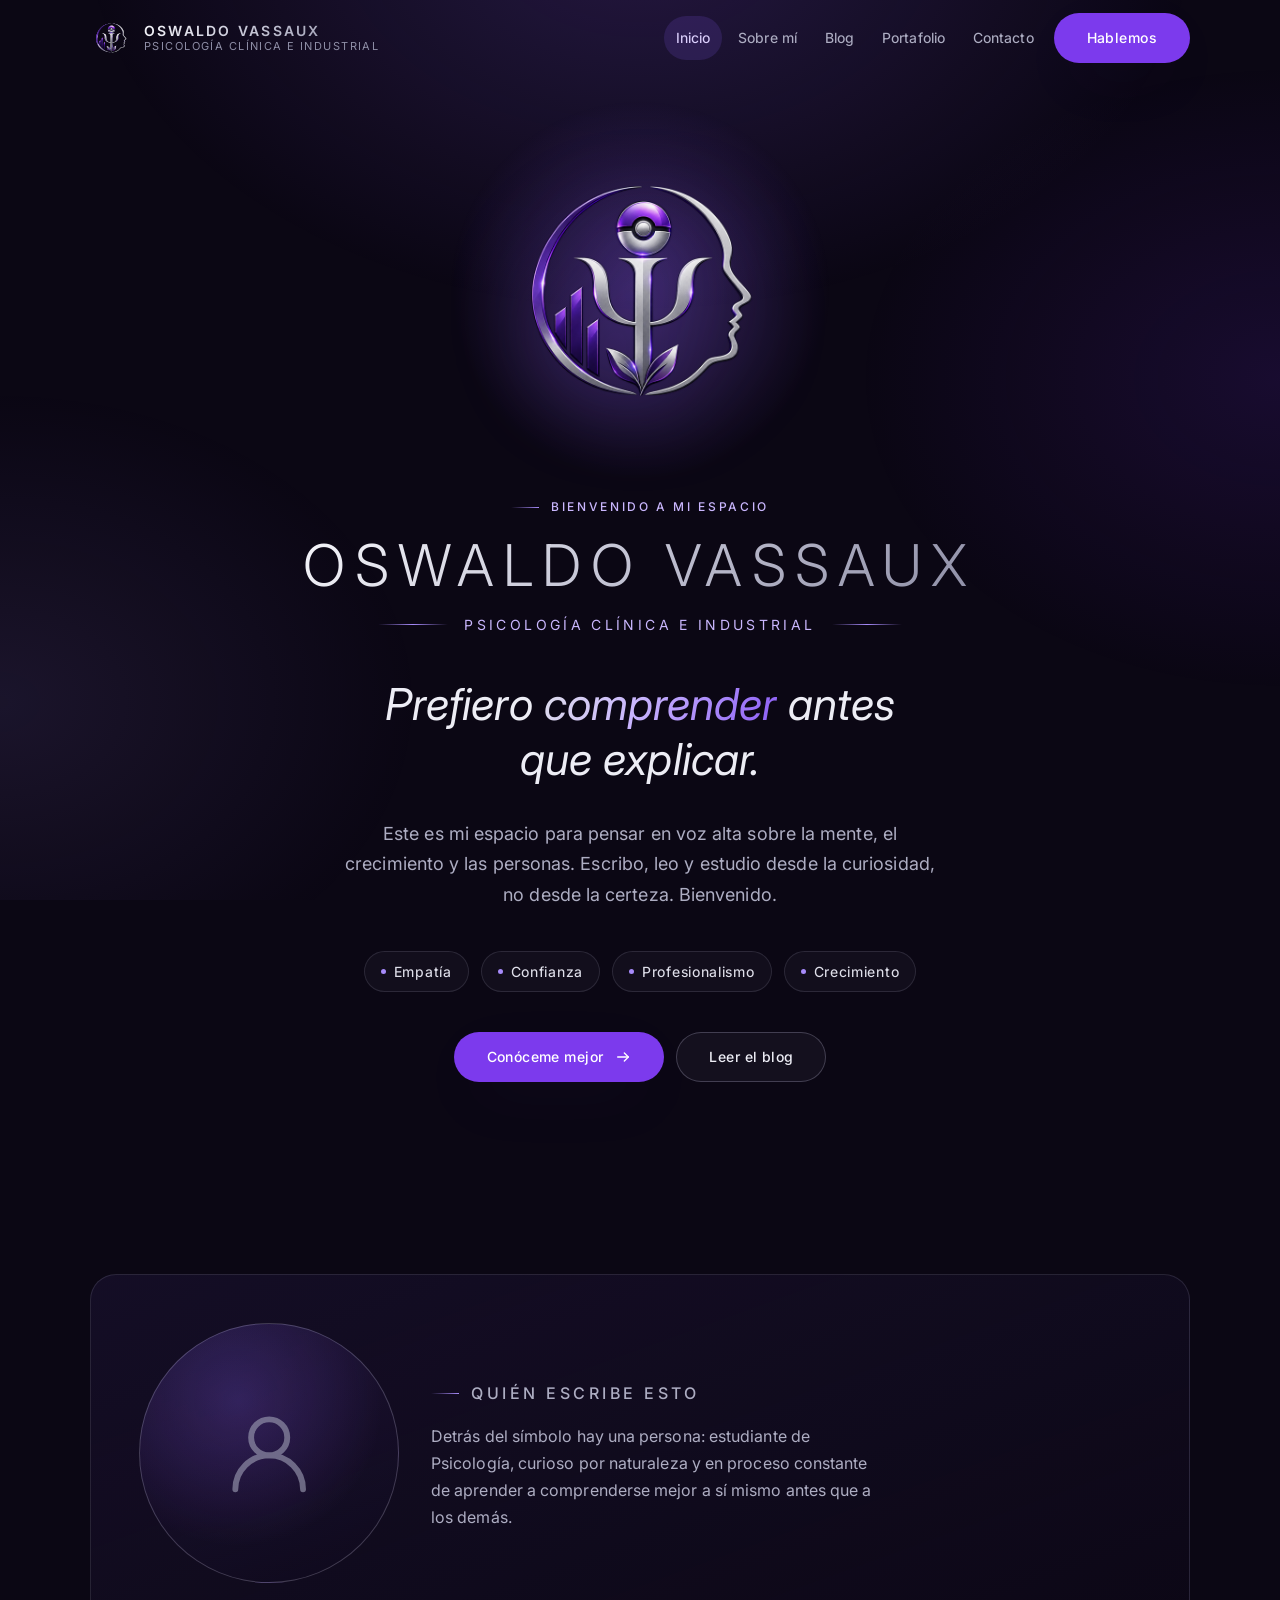
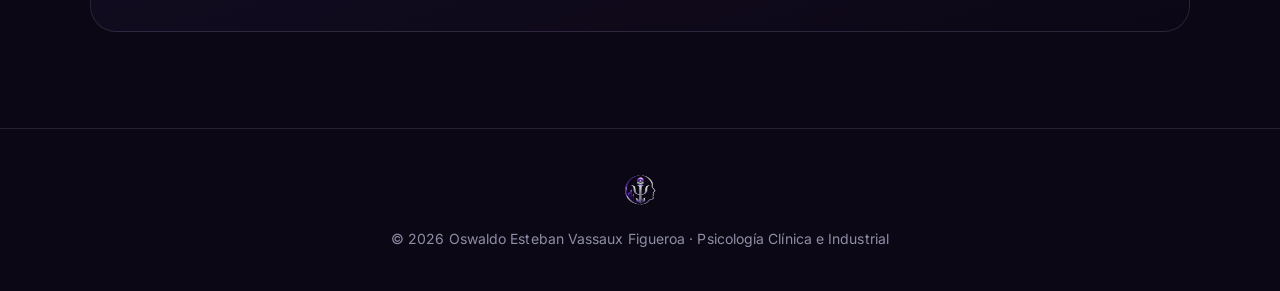
==== commit 5235b841: "fix: devolver el logo al hero de Home y agregar un apartado aparte para la foto El logo nunca debio " ====
--- a/index.html
+++ b/index.html
@@ -63,23 +63,16 @@
 <main id="main">
 
 <!-- ============================================================
-     HERO — bienvenida + foto personal
+     HERO — bienvenida
      ============================================================ -->
 <section class="hero" id="inicio">
   <div class="container hero__grid">
 
-    <div class="hero__photo-wrap reveal">
+    <div class="hero__mark-wrap reveal">
       <span class="hero__halo" aria-hidden="true"></span>
-      <!--
-        Reemplazar este bloque por la fotografía real:
-        <img class="hero__photo" src="assets/img/foto-oswaldo.jpg"
-             alt="Oswaldo Vassaux" width="640" height="640">
-      -->
-      <span class="avatar-placeholder" role="img" aria-label="Retrato de Oswaldo Vassaux — fotografía próximamente">
-        <svg viewBox="0 0 24 24" fill="none" stroke="currentColor" stroke-width="1.3" stroke-linecap="round" stroke-linejoin="round" aria-hidden="true">
-          <circle cx="12" cy="8.5" r="4"/><path d="M4.5 20a7.5 7.5 0 0 1 15 0"/>
-        </svg>
-      </span>
+      <img class="mark mark--hero" src="assets/img/marca.png"
+           alt="Emblema de Oswaldo Vassaux: símbolo Psi sobre un perfil humano, con barras ascendentes, hojas y una referencia a Pokémon."
+           width="640" height="640" fetchpriority="high" decoding="async">
     </div>
 
     <div>
@@ -119,6 +112,39 @@
   </div>
 </section>
 
+<!-- ============================================================
+     RETRATO — apartado de foto personal
+     ============================================================ -->
+<section class="section section--tight">
+  <div class="container">
+    <div class="portrait-section reveal">
+
+      <div class="portrait-wrap">
+        <!--
+          Reemplazar este bloque por la fotografía real:
+          <img class="portrait-photo" src="assets/img/foto-oswaldo.jpg"
+               alt="Oswaldo Vassaux" width="640" height="640">
+        -->
+        <span class="avatar-placeholder" role="img" aria-label="Retrato de Oswaldo Vassaux — fotografía próximamente">
+          <svg viewBox="0 0 24 24" fill="none" stroke="currentColor" stroke-width="1.3" stroke-linecap="round" stroke-linejoin="round" aria-hidden="true">
+            <circle cx="12" cy="8.5" r="4"/><path d="M4.5 20a7.5 7.5 0 0 1 15 0"/>
+          </svg>
+        </span>
+      </div>
+
+      <div class="portrait-section__text">
+        <p class="eyebrow">Quién escribe esto</p>
+        <p>
+          Detrás del símbolo hay una persona: estudiante de Psicología, curioso
+          por naturaleza y en proceso constante de aprender a comprenderse mejor
+          a sí mismo antes que a los demás.
+        </p>
+      </div>
+
+    </div>
+  </div>
+</section>
+
 </main>
 
 <!-- ============================================================
--- a/assets/css/styles.css
+++ b/assets/css/styles.css
@@ -1312,18 +1312,21 @@
 }
 
 /* --------------------------------------------------------------------------
-   19b. FOTO DEL HERO (Home) + CABECERAS DE PÁGINA SECUNDARIAS
-   -------------------------------------------------------------------------- */
-
-.hero__photo-wrap {
+   19b. RETRATO (apartado de foto personal) + CABECERAS DE PÁGINA SECUNDARIAS
+   Componente reutilizable: el emblema del hero usa .mark--hero por su parte;
+   .portrait-* es exclusivamente para la fotografía de Oswaldo.
+   -------------------------------------------------------------------------- */
+
+.portrait-wrap {
   position: relative;
   display: grid;
   place-items: center;
-  width: clamp(200px, 46vw, 320px);
+  width: clamp(180px, 38vw, 260px);
   aspect-ratio: 1;
-}
-
-.hero__photo {
+  flex: none;
+}
+
+.portrait-photo {
   width: 100%;
   height: 100%;
   border-radius: 50%;
@@ -1351,6 +1354,30 @@
   z-index: 1;
 }
 .avatar-placeholder svg { width: 42%; height: 42%; opacity: 0.6; }
+
+/* Apartado "Quién escribe esto": foto + texto breve, debajo del hero */
+.portrait-section {
+  display: flex;
+  flex-direction: column;
+  align-items: center;
+  gap: var(--space-6);
+  text-align: center;
+  padding: var(--space-7);
+  border: 1px solid var(--color-border);
+  border-radius: var(--radius-xl);
+  background: linear-gradient(160deg, rgba(30, 21, 55, 0.5), rgba(16, 10, 28, 0.3));
+}
+
+.portrait-section__text { max-width: 46ch; }
+.portrait-section__text p { color: var(--color-text-muted); font-size: var(--text-base); }
+
+@media (min-width: 720px) {
+  .portrait-section {
+    flex-direction: row;
+    text-align: left;
+    padding: var(--space-8);
+  }
+}
 
 .page-hero {
   padding-block: var(--space-9) var(--space-8);
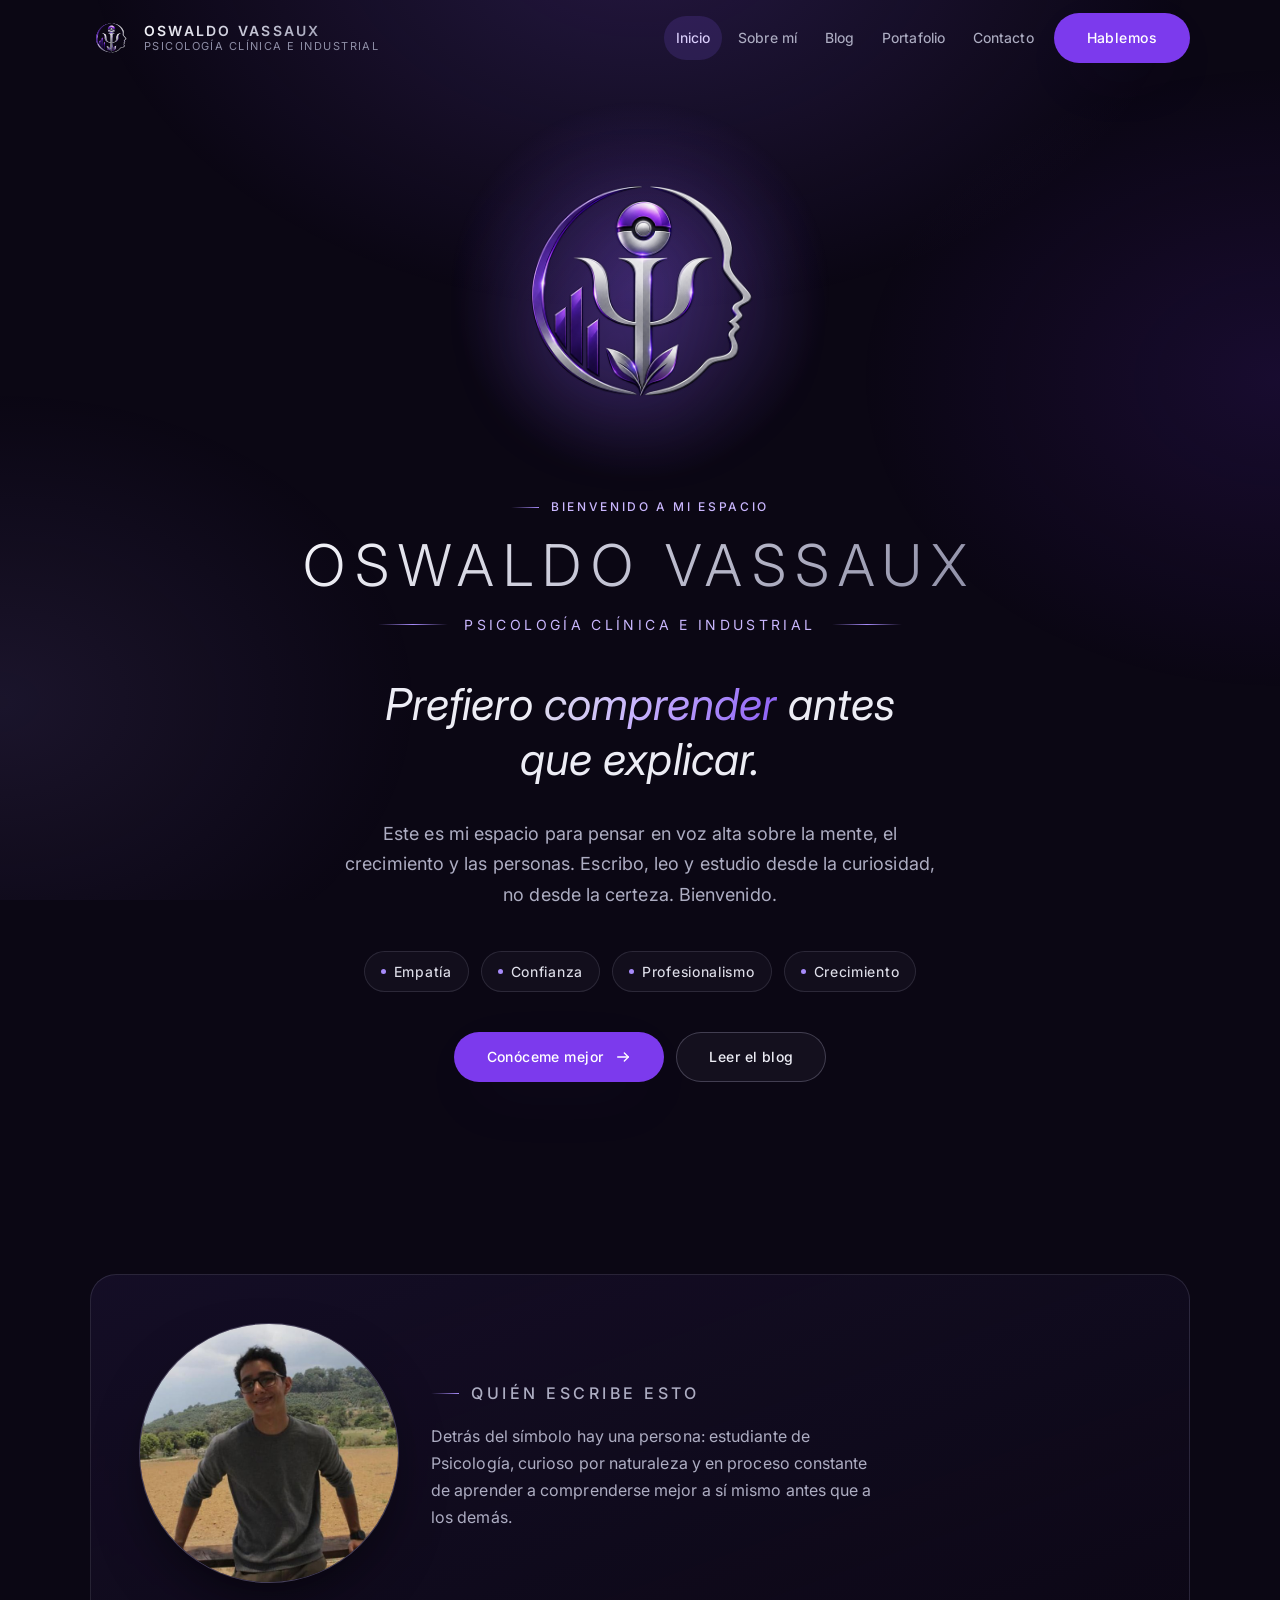
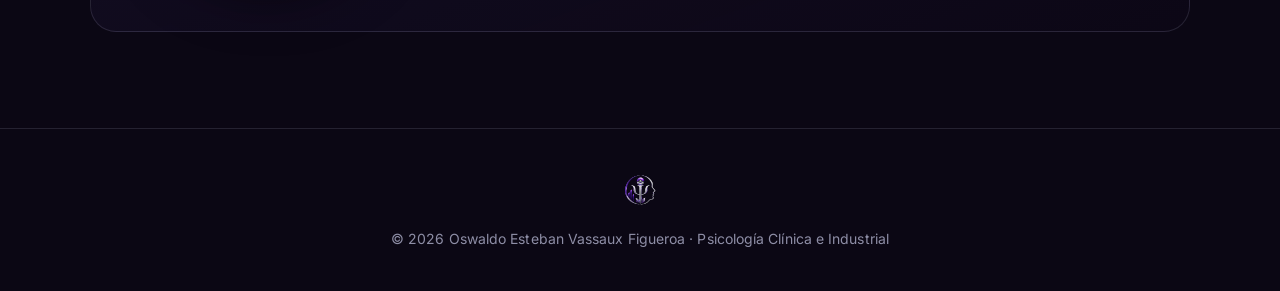
==== commit 092c35ed: "feat: agregar fotografia personal y quitar la fecha del blog - El apartado 'Quien escribe esto' en H" ====
--- a/index.html
+++ b/index.html
@@ -120,16 +120,8 @@
     <div class="portrait-section reveal">
 
       <div class="portrait-wrap">
-        <!--
-          Reemplazar este bloque por la fotografía real:
-          <img class="portrait-photo" src="assets/img/foto-oswaldo.jpg"
-               alt="Oswaldo Vassaux" width="640" height="640">
-        -->
-        <span class="avatar-placeholder" role="img" aria-label="Retrato de Oswaldo Vassaux — fotografía próximamente">
-          <svg viewBox="0 0 24 24" fill="none" stroke="currentColor" stroke-width="1.3" stroke-linecap="round" stroke-linejoin="round" aria-hidden="true">
-            <circle cx="12" cy="8.5" r="4"/><path d="M4.5 20a7.5 7.5 0 0 1 15 0"/>
-          </svg>
-        </span>
+        <img class="portrait-photo" src="assets/img/foto-oswaldo.jpg"
+             alt="Oswaldo Vassaux" width="640" height="640" decoding="async">
       </div>
 
       <div class="portrait-section__text">
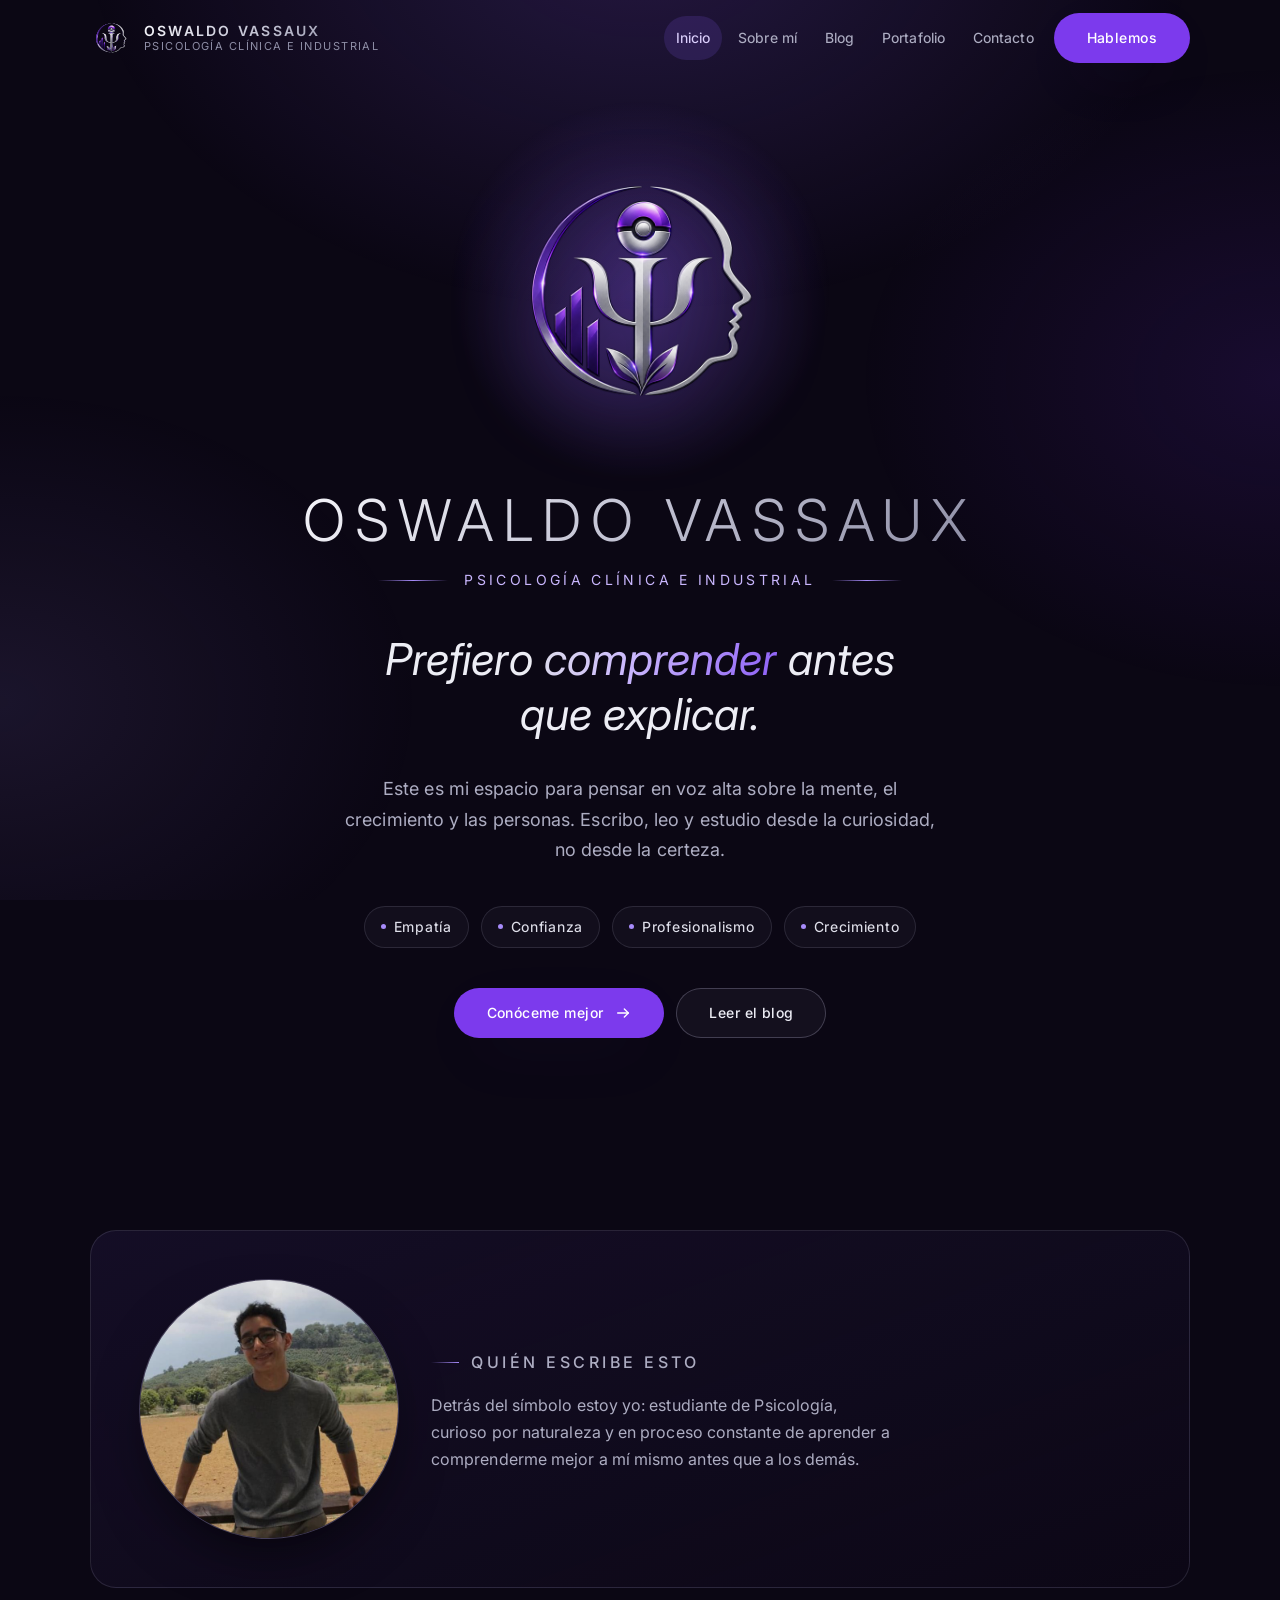
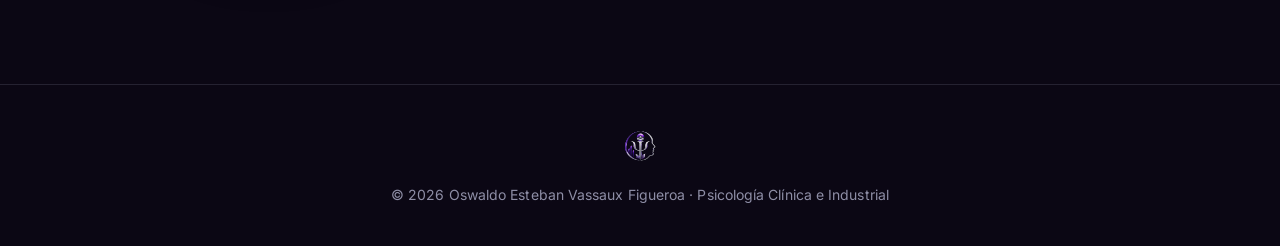
==== commit eff2a9d2: "feat: pasar todo el sitio a primera persona y ajustar blog y Sobre mi Quita 'Bienvenido' del Home, c" ====
--- a/index.html
+++ b/index.html
@@ -4,13 +4,13 @@
 <meta charset="UTF-8">
 <meta name="viewport" content="width=device-width, initial-scale=1">
 <title>Oswaldo Vassaux — Psicología Clínica e Industrial</title>
-<meta name="description" content="Oswaldo Esteban Vassaux Figueroa. Estudiante de Psicología Clínica e Industrial/Organizacional. Comprender la mente, potenciar a la persona.">
+<meta name="description" content="Soy Oswaldo Esteban Vassaux Figueroa, estudiante de Psicología Clínica e Industrial/Organizacional. Comprendo la mente para potenciar a la persona.">
 <meta name="theme-color" content="#0B0714">
 
 <meta property="og:type" content="website">
 <meta property="og:locale" content="es_GT">
 <meta property="og:title" content="Oswaldo Vassaux — Psicología Clínica e Industrial">
-<meta property="og:description" content="Comprender la mente. Potenciar a la persona.">
+<meta property="og:description" content="Comprendo la mente. Potencio a la persona.">
 <meta property="og:image" content="assets/img/og.jpg">
 <meta name="twitter:card" content="summary_large_image">
 
@@ -63,7 +63,7 @@
 <main id="main">
 
 <!-- ============================================================
-     HERO — bienvenida
+     HERO — presentación
      ============================================================ -->
 <section class="hero" id="inicio">
   <div class="container hero__grid">
@@ -76,8 +76,6 @@
     </div>
 
     <div>
-      <p class="eyebrow reveal" style="justify-content:center">Bienvenido a mi espacio</p>
-
       <h1 class="hero__name reveal" style="--reveal-delay:60ms">Oswaldo Vassaux</h1>
       <p class="hero__role reveal" style="--reveal-delay:120ms">Psicología Clínica e Industrial</p>
 
@@ -89,7 +87,7 @@
         <p>
           Este es mi espacio para pensar en voz alta sobre la mente, el crecimiento
           y las personas. Escribo, leo y estudio desde la curiosidad, no desde la
-          certeza. Bienvenido.
+          certeza.
         </p>
       </div>
 
@@ -127,9 +125,9 @@
       <div class="portrait-section__text">
         <p class="eyebrow">Quién escribe esto</p>
         <p>
-          Detrás del símbolo hay una persona: estudiante de Psicología, curioso
-          por naturaleza y en proceso constante de aprender a comprenderse mejor
-          a sí mismo antes que a los demás.
+          Detrás del símbolo estoy yo: estudiante de Psicología, curioso por
+          naturaleza y en proceso constante de aprender a comprenderme mejor
+          a mí mismo antes que a los demás.
         </p>
       </div>
 
